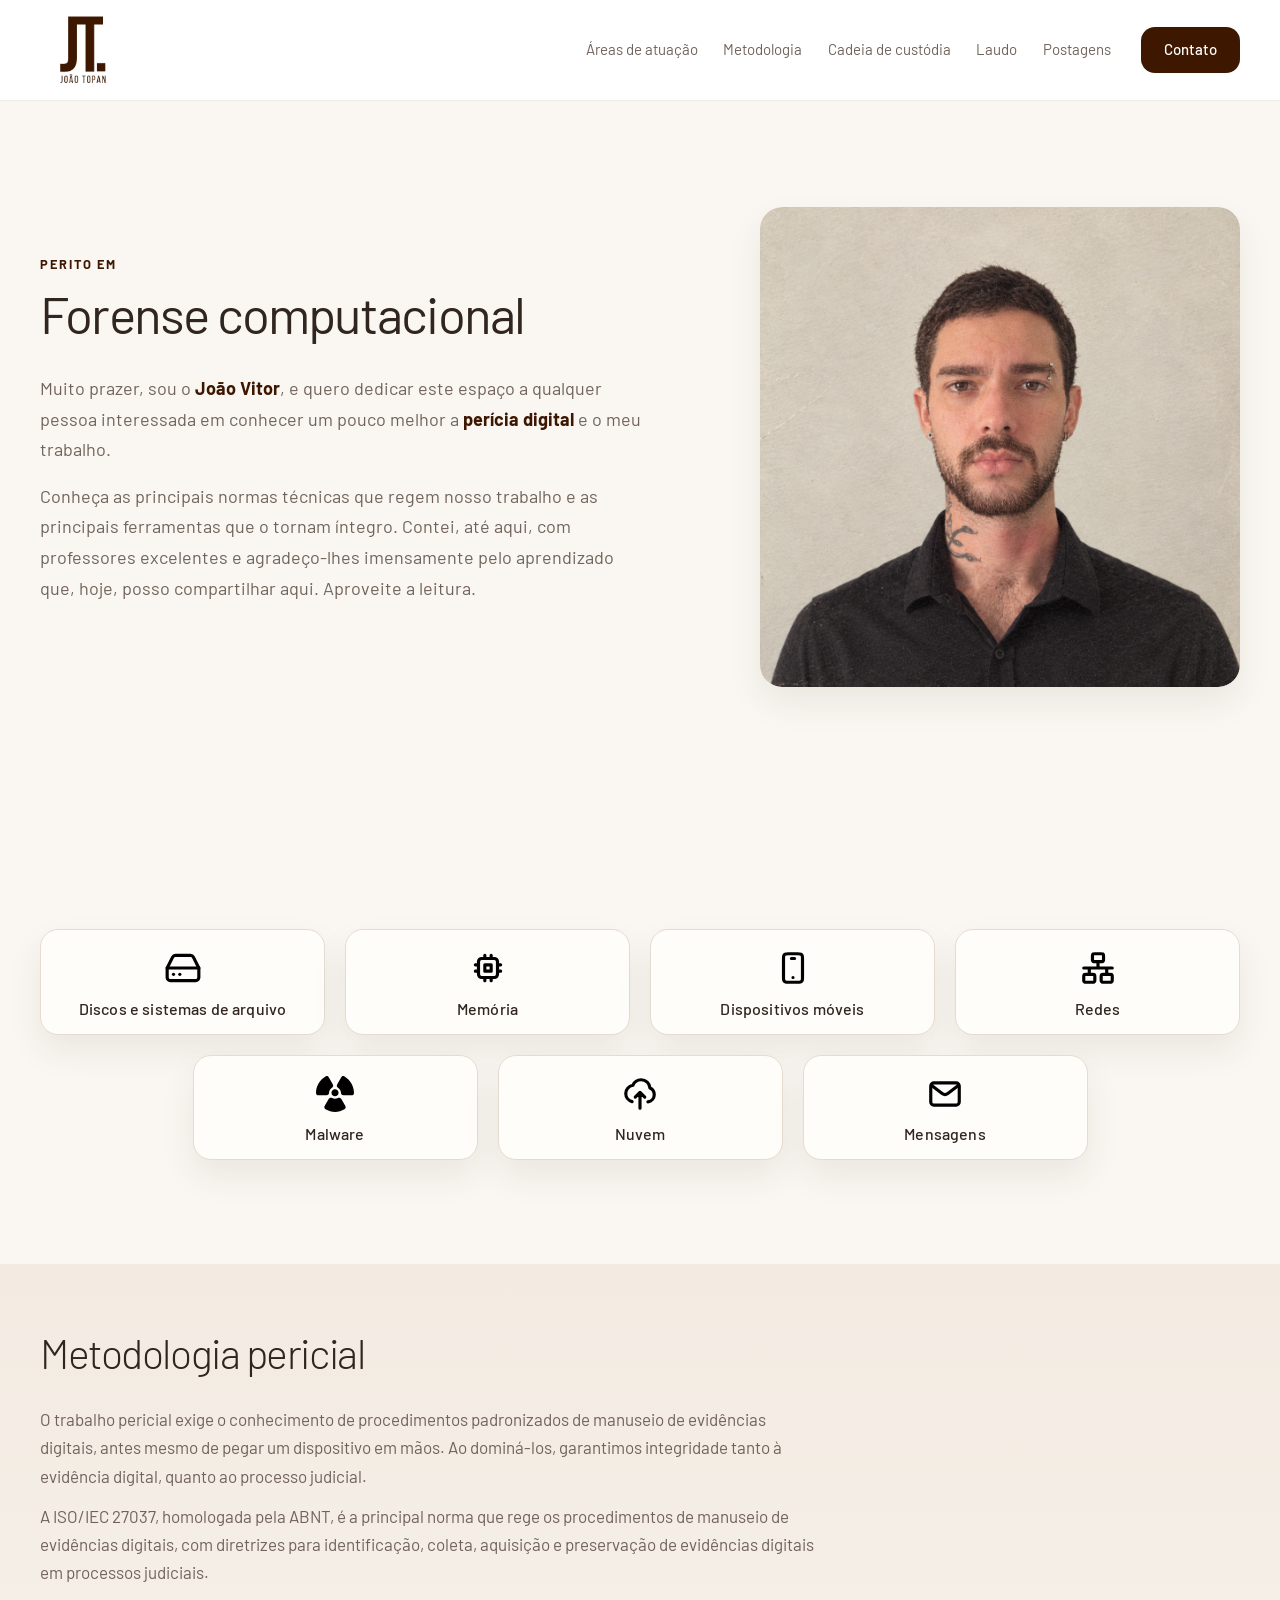
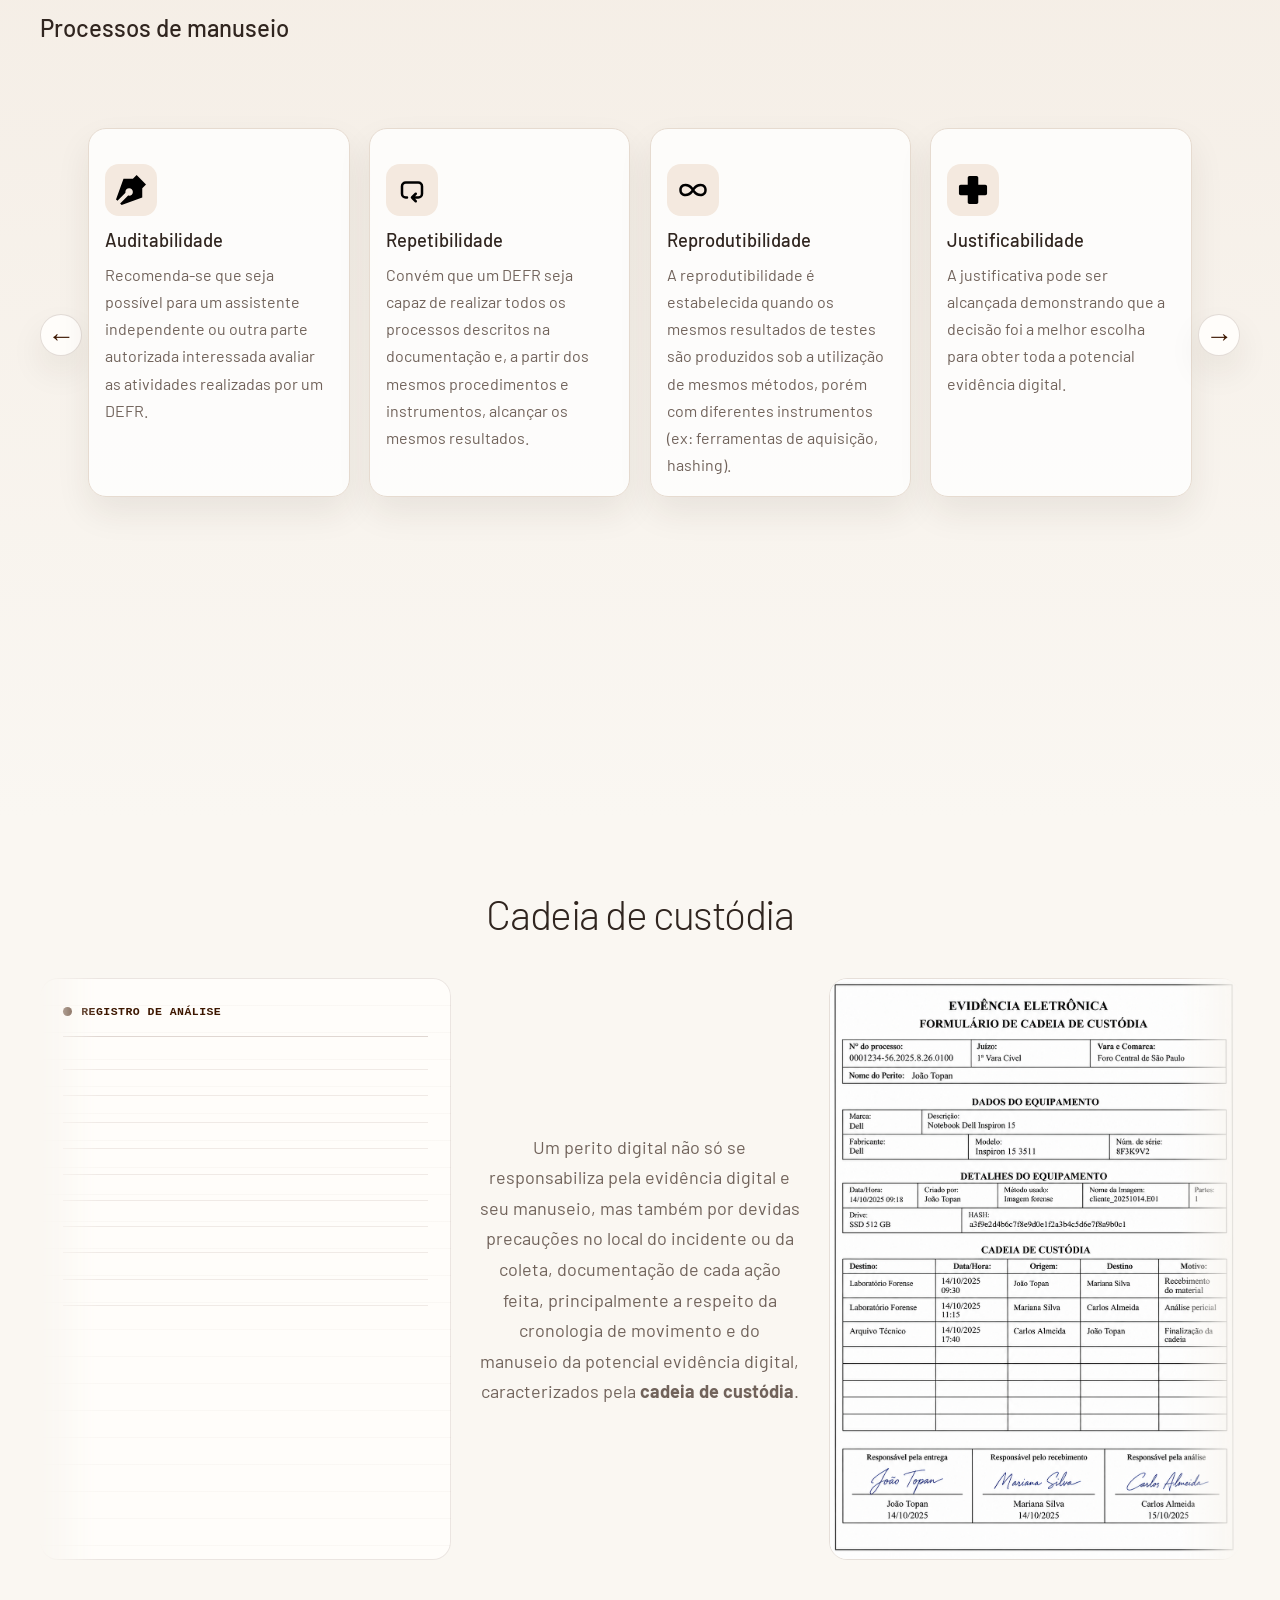
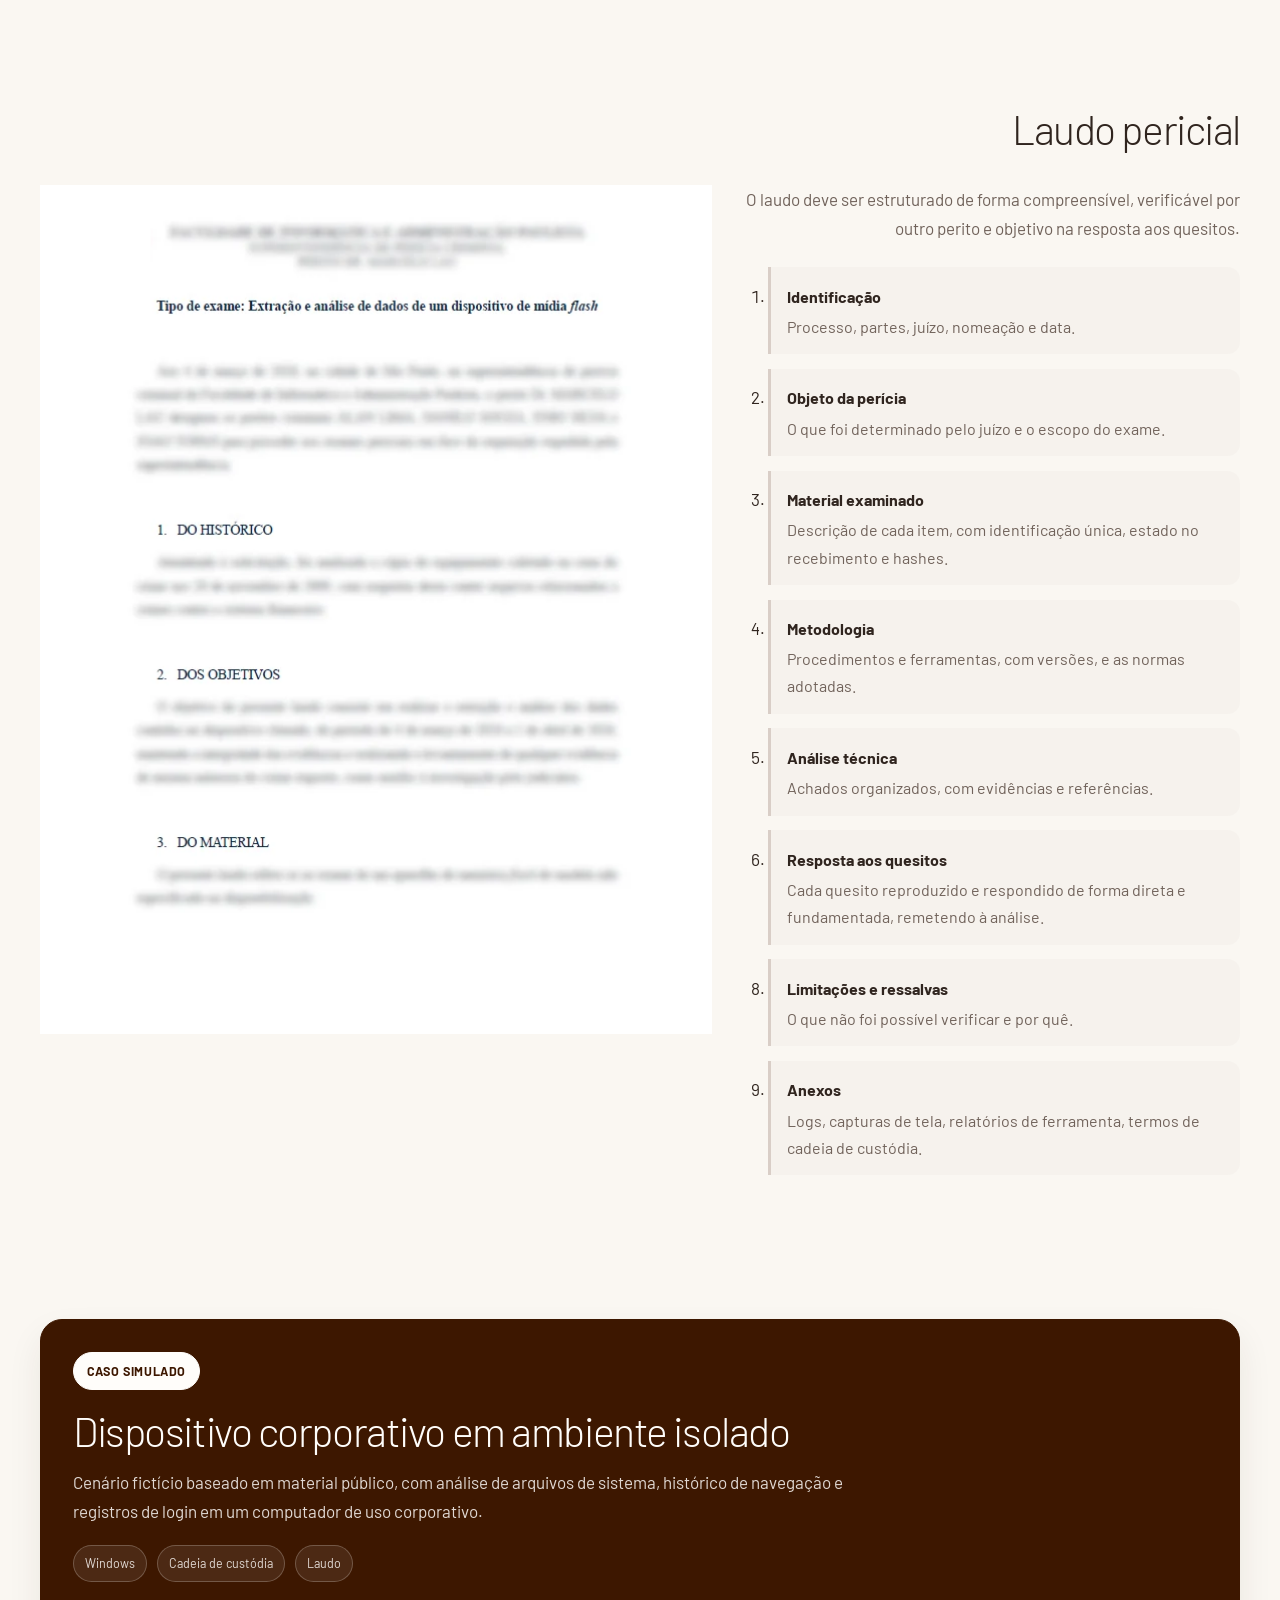
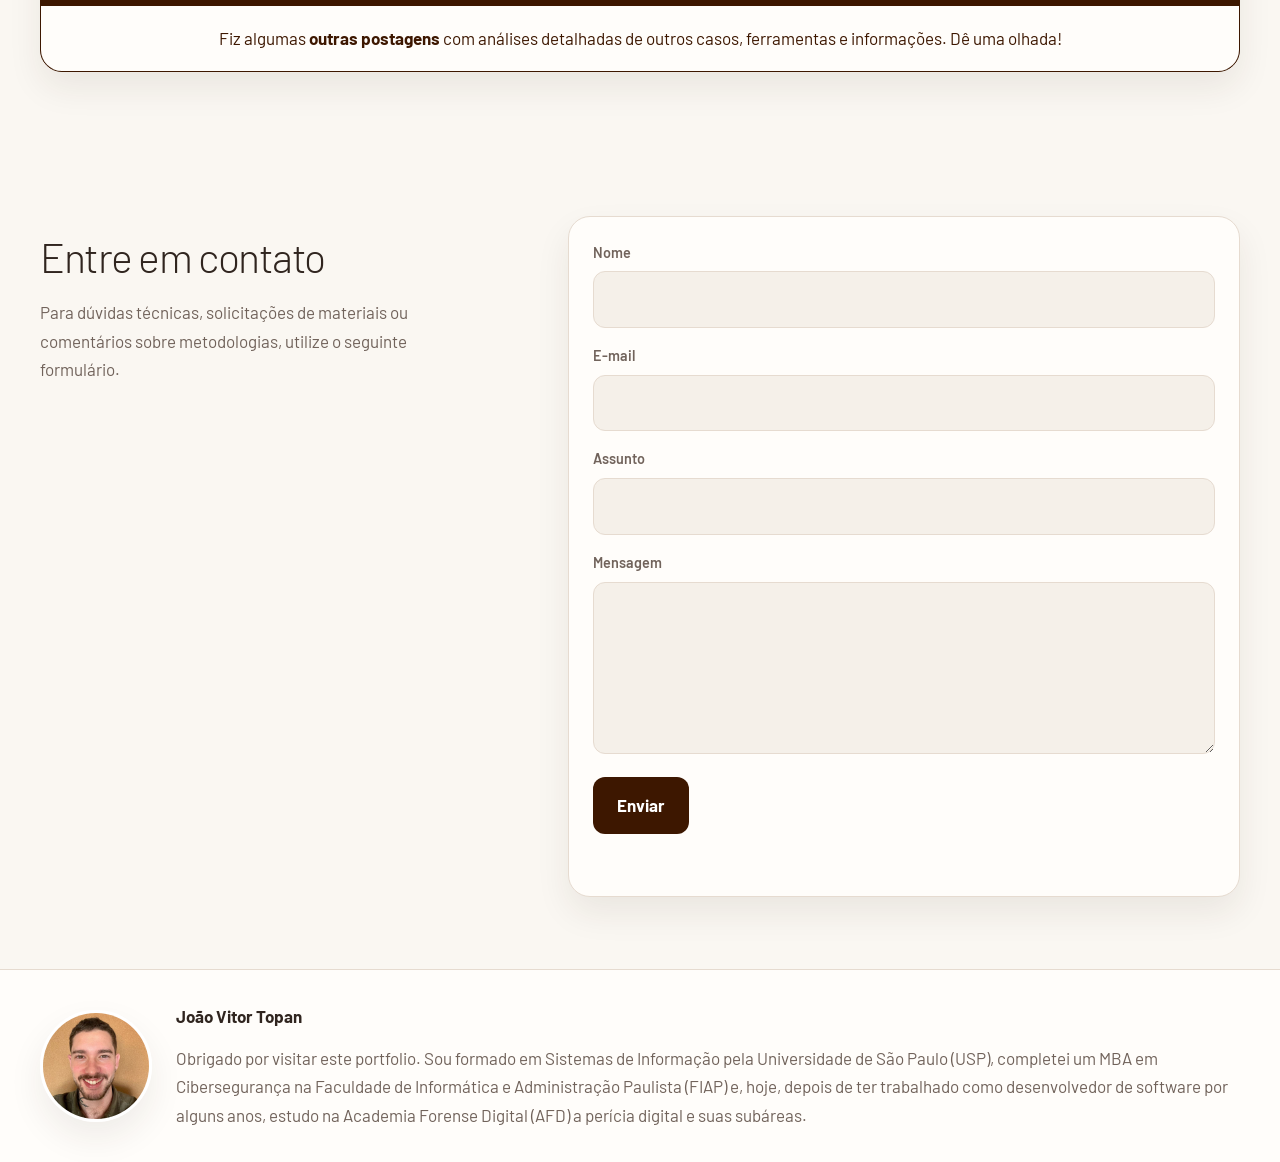
==== index.html @ 3cdde1cd "v1" ====
<!DOCTYPE html>
<html lang="pt-BR">
  <head>
    <meta charset="UTF-8" />
    <meta http-equiv="X-UA-Compatible" content="IE=edge" />
    <meta name="viewport" content="width=device-width, initial-scale=1.0" />
    <meta
      name="description"
      content="Portfolio de perícia digital e computação forense com metodologia, cadeia de custódia e laudos."
    />
    <title>João | Perícia Digital</title>
    <link rel="icon" href="assets/img/logo.png" type="image/png" />
    <link rel="preconnect" href="https://fonts.googleapis.com" />
    <link rel="preconnect" href="https://fonts.gstatic.com" crossorigin />
    <link
      href="https://fonts.googleapis.com/css2?family=Barlow:wght@300;400;500;600;700&display=swap"
      rel="stylesheet"
    />
    <link rel="stylesheet" href="css/style.css" />
  </head>
  <body>
    <header class="site-header">
      <nav class="navbar container" aria-label="Navegação principal">
        <a class="brand" href="#inicio" aria-label="Ir para início">
          <img src="assets/img/logo.png" alt="Logo João" height="86" width="86" />
        </a>

        <button
          class="nav-toggle"
          type="button"
          aria-controls="nav-menu"
          aria-expanded="false"
          aria-label="Abrir menu"
        >
          <span></span>
          <span></span>
          <span></span>
        </button>

        <div class="nav-menu" id="nav-menu">
          <a href="#areas">Áreas de atuação</a>
          <a href="#metodologia">Metodologia</a>
          <a href="#custodia">Cadeia de custódia</a>
          <a href="#laudo">Laudo</a>
          <a href="posts.html">Postagens</a>
          <a href="#contato">Contato</a>
        </div>
      </nav>
    </header>

    <main>
      <section class="hero container revelar" id="inicio">
        <div class="hero-copy">
          <p class="eyebrow">Perito em</p>
          <h1>Forense computacional</h1>
          <div class="lead-copy">
            <p>
              Muito prazer, sou o <strong>João Vitor</strong>, e quero dedicar este espaço a qualquer
              pessoa interessada em conhecer um pouco melhor a <strong>perícia digital</strong> e o
              meu trabalho.
            </p>
            <p>
              Conheça as principais normas técnicas que regem nosso trabalho e as principais
              ferramentas que o tornam íntegro. Contei, até aqui, com professores excelentes e
              agradeço-lhes imensamente pelo aprendizado que, hoje, posso compartilhar aqui. Aproveite
              a leitura.
            </p>
          </div>
        </div>

        <figure class="hero-photo-wrap">
          <img
            class="profile-photo"
            src="assets/img/hero_photo.png"
            alt="Retrato do perito João"
            width="720"
            height="720"
            loading="eager"
          />
        </figure>
      </section>

      <section class="section container" id="areas">
        <div class="section-heading centered revelar">
          <h2>Áreas de atuação</h2>
        </div>

        <div class="cards-grid">
          <article class="mini-card revelar">
            <img src="assets/img/disco.svg" alt="" />
            <h3>Discos e sistemas de arquivo</h3>
          </article>

          <article class="mini-card revelar">
            <img src="assets/img/memoria.svg" alt="" />
            <h3>Memória</h3>
          </article>

          <article class="mini-card revelar">
            <img src="assets/img/mobile.svg" alt="" />
            <h3>Dispositivos móveis</h3>
          </article>

          <article class="mini-card revelar">
            <img src="assets/img/redes.svg" alt="" />
            <h3>Redes</h3>
          </article>

          <article class="mini-card revelar">
            <img src="assets/img/malware.svg" alt="" />
            <h3>Malware</h3>
          </article>

          <article class="mini-card revelar">
            <img src="assets/img/nuvem.svg" alt="" />
            <h3>Nuvem</h3>
          </article>

          <article class="mini-card revelar">
            <img src="assets/img/email.svg" alt="" />
            <h3>Mensagens</h3>
          </article>
        </div>
      </section>

      <section class="methodology section" id="metodologia">
        <div class="methodology-scroll">
          <div class="methodology-sticky">
            <div class="container methodology-inner">
              <div class="section-heading methodology-heading revelar">
                <h2>Metodologia pericial</h2>
              </div>

              <p class="methodology-intro revelar">
                O trabalho pericial exige o conhecimento de procedimentos padronizados de manuseio de
                evidências digitais, antes mesmo de pegar um dispositivo em mãos. Ao dominá-los,
                garantimos integridade tanto à evidência digital, quanto ao processo judicial.
              </p>

              <p class="methodology-intro revelar">
                A ISO/IEC 27037, homologada pela ABNT, é a principal norma que rege os procedimentos de
                manuseio de evidências digitais, com diretrizes para identificação, coleta, aquisição e
                preservação de evidências digitais em processos judiciais.
              </p>

              <div class="methodology-stages">
                <div class="methodology-stage is-active" data-methodology-stage="handling">
                  <h3 class="process-stage-title revelar">Processos de manuseio</h3>
                  <p class="process-stage-description revelar">
                    Uma evidência pode ser frágil em sua natureza e adulterada ou destruída por exame
                    impróprio. A ISO 27037 dá diretrizes específicas para quatro etapas de manuseio:
                  </p>
                  <div class="process-grid" aria-label="Etapas do manuseio de evidências">
                    <article class="process-card revelar">
                      <div class="process-icon" aria-hidden="true">
                        <img src="assets/img/identificacao.svg" alt="" />
                      </div>
                      <h3>Identificação</h3>
                      <p>A pesquisa, reconhecimento e documentação da potencial evidência digital, antes de qualquer outro exame.</p>
                    </article>
                    <article class="process-card revelar">
                      <div class="process-icon" aria-hidden="true">
                        <img src="assets/img/coleta.svg" alt="" />
                      </div>
                      <h3>Coleta</h3>
                      <p>Remoção do dispositivo com evidência digital para um ambiente controlado. Não aplicável, dependendo do contexto.</p>
                    </article>
                    <article class="process-card revelar">
                      <div class="process-icon" aria-hidden="true">
                        <img src="assets/img/aquisicao.svg" alt="" />
                      </div>
                      <h3>Aquisição</h3>
                      <p>Produção da cópia forense e verificação da integridade da réplica.</p>
                    </article>
                    <article class="process-card revelar">
                      <div class="process-icon" aria-hidden="true">
                        <img src="assets/img/preservacao.svg" alt="" />
                      </div>
                      <h3>Preservação</h3>
                      <p>Configura a guarda do dispositivo digital contra espoliação ou adulteração.</p>
                    </article>
                  </div>
                  <span class="methodology-direction methodology-direction-next" aria-hidden="true">→</span>
                </div>

                <div class="methodology-stage" data-methodology-stage="principles">
                  <h3 class="process-stage-title revelar">Princípios da evidência digital</h3>
                  <p class="process-stage-description revelar">
                    A ISO dá as principais diretrizes para o manuseio da evidência, destacando as
                    responsabilidades do Primeiro Interventor da Evidência Digital (DEFR) e os princípios
                    a serem seguidos durante <strong>todos os procedimentos anteriores</strong>:
                  </p>
                  <div class="process-grid" aria-label="Princípios da evidência digital">
                    <article class="process-card revelar">
                      <div class="process-icon" aria-hidden="true">
                        <img src="assets/img/auditabilidade.svg" alt="" />
                      </div>
                      <h3>Auditabilidade</h3>
                      <p>Recomenda-se que seja possível para um assistente independente ou outra parte autorizada interessada avaliar as atividades realizadas por um DEFR.</p>
                    </article>
                    <article class="process-card revelar">
                      <div class="process-icon" aria-hidden="true">
                        <img src="assets/img/repetibilidade.svg" alt="" />
                      </div>
                      <h3>Repetibilidade</h3>
                      <p>Convém que um DEFR seja capaz de realizar todos os processos descritos na documentação e, a partir dos mesmos procedimentos e instrumentos, alcançar os mesmos resultados.</p>
                    </article>
                    <article class="process-card revelar">
                      <div class="process-icon" aria-hidden="true">
                        <img src="assets/img/reprodutibilidade.svg" alt="" />
                      </div>
                      <h3>Reprodutibilidade</h3>
                      <p>A reprodutibilidade é estabelecida quando os mesmos resultados de testes são produzidos sob a utilização de mesmos métodos, porém com diferentes instrumentos (ex: ferramentas de aquisição, hashing).</p>
                    </article>
                    <article class="process-card revelar">
                      <div class="process-icon" aria-hidden="true">
                        <img src="assets/img/justificabilidade.svg" alt="" />
                      </div>
                      <h3>Justificabilidade</h3>
                      <p>A justificativa pode ser alcançada demonstrando que a decisão foi a melhor escolha para obter toda a potencial evidência digital.</p>
                    </article>
                  </div>
                  <span class="methodology-direction methodology-direction-previous" aria-hidden="true">←</span>
                </div>
              </div>
            </div>
          </div>
        </div>
      </section>

      <section class="section chain-section" id="custodia">
        <div class="container">
          <div class="section-heading centered revelar">
            <h2>Cadeia de custódia</h2>
          </div>

          <div class="document-stage">
            <article class="notepad document-visual revelar" aria-label="Registro de atividades da análise pericial">
              <div class="notepad-header">
                <span class="notepad-indicator"></span>
                <strong>REGISTRO DE ANÁLISE</strong>
              </div>
              <ol class="notepad-logs">
                <li data-text="[14-10-2025 09:12] Recebimento de mídia e conferência do lacre.">[14-10-2025 09:12] Recebimento de mídia e conferência do lacre.</li>
                <li data-text="[14-10-2025 09:25] Registro fotográfico do dispositivo recebido.">[14-10-2025 09:25] Registro fotográfico do dispositivo recebido.</li>
                <li data-text="[14-10-2025 09:41] Catalogação da evidência digital.">[14-10-2025 09:41] Catalogação da evidência digital.</li>
                <li data-text="[14-10-2025 10:03] Isolamento do dispositivo para análise.">[14-10-2025 10:03] Isolamento do dispositivo para análise.</li>
                <li data-text="[14-10-2025 10:28] Aquisição forense dos dados do equipamento.">[14-10-2025 10:28] Aquisição forense dos dados do equipamento.</li>
                <li data-text="[14-10-2025 11:15] Verificação da integridade da imagem.">[14-10-2025 11:15] Verificação da integridade da imagem.</li>
                <li data-text="[14-10-2025 11:37] Indexação dos arquivos extraídos.">[14-10-2025 11:37] Indexação dos arquivos extraídos.</li>
                <li data-text="[14-10-2025 14:06] Análise de artefatos do sistema operacional.">[14-10-2025 14:06] Análise de artefatos do sistema operacional.</li>
                <li data-text="[15-10-2025 09:18] Revisão dos registros de atividade.">[15-10-2025 09:18] Revisão dos registros de atividade.</li>
                <li data-text="[15-10-2025 10:02] Armazenamento seguro e encerramento da análise.">[15-10-2025 10:02] Armazenamento seguro e encerramento da análise.</li>
              </ol>
            </article>
            <p class="document-placeholder revelar">
              Um perito digital não só se responsabiliza pela evidência digital e seu manuseio, mas
              também por devidas precauções no local do incidente ou da coleta, documentação de cada
              ação feita, principalmente a respeito da cronologia de movimento e do manuseio da
              potencial evidência digital, caracterizados pela <strong>cadeia de custódia</strong>.
            </p>
            <figure class="custody-visual document-visual revelar">
              <img src="assets/img/custodia.png" alt="Formulário de cadeia de custódia preenchido como exemplo" />
            </figure>
          </div>
        </div>
      </section>

      <section class="section report-section" id="laudo">
        <div class="container">
          <div class="section-heading report-heading revelar">
            <h2>Laudo pericial</h2>
          </div>

          <div class="report-layout">
            <div class="report-art revelar">
              <img src="assets/img/laudo_blur.png" alt="Prévia de um laudo pericial digital" />
            </div>

            <div class="report-content">
              <p class="report-intro revelar">
                O laudo deve ser estruturado de forma compreensível, verificável por outro perito e
                objetivo na resposta aos quesitos.
              </p>
              <div class="report-bullets revelar">
                <ol>
                  <li><strong>Identificação</strong><p>Processo, partes, juízo, nomeação e data.</p></li>
                  <li><strong>Objeto da perícia</strong><p>O que foi determinado pelo juízo e o escopo do exame.</p></li>
                  <li><strong>Material examinado</strong><p>Descrição de cada item, com identificação única, estado no recebimento e hashes.</p></li>
                  <li><strong>Metodologia</strong><p>Procedimentos e ferramentas, com versões, e as normas adotadas.</p></li>
                  <li><strong>Análise técnica</strong><p>Achados organizados, com evidências e referências.</p></li>
                  <li><strong>Resposta aos quesitos</strong><p>Cada quesito reproduzido e respondido de forma direta e fundamentada, remetendo à análise.</p></li>
                  <li value="8"><strong>Limitações e ressalvas</strong><p>O que não foi possível verificar e por quê.</p></li>
                  <li><strong>Anexos</strong><p>Logs, capturas de tela, relatórios de ferramenta, termos de cadeia de custódia.</p></li>
                </ol>
              </div>
            </div>
          </div>
        </div>
      </section>

      <section class="section case-section" id="caso-simulado">
        <div class="container">
          <div class="case-card revelar">
            <span class="case-tag">Caso simulado</span>
            <h2>Dispositivo corporativo em ambiente isolado</h2>
            <p>
              Cenário fictício baseado em material público, com análise de arquivos de sistema,
              histórico de navegação e registros de login em um computador de uso corporativo.
            </p>
            <div class="case-tags">
              <span>Windows</span>
              <span>Cadeia de custódia</span>
              <span>Laudo</span>
            </div>
            <a class="case-posts-tab" href="posts.html">
              Fiz algumas <strong>outras postagens</strong> com análises detalhadas de outros casos,
              ferramentas e informações. Dê uma olhada!
            </a>
          </div>
        </div>
      </section>

      <section class="section contact-section" id="contato">
        <div class="container">
          <div class="contact-layout">
            <div class="contact-copy revelar">
              <h2>Entre em contato</h2>
              <p>
                Para dúvidas técnicas, solicitações de materiais ou comentários sobre metodologias,
                utilize o seguinte formulário.
              </p>
            </div>

            <form
              class="contact-form revelar"
              action="https://api.web3forms.com/submit"
              method="POST"
              novalidate
            >
              <input
                id="access_key"
                name="access_key"
                type="hidden"
                value="1258c969-a3c2-465f-bd9d-c2bee5d01f5f"
              />
              <div class="field-group">
                <label for="name">Nome</label>
                <input id="name" name="name" type="text" required />
              </div>

              <div class="field-group">
                <label for="email">E-mail</label>
                <input id="email" name="email" type="email" required />
              </div>

              <div class="field-group">
                <label for="subject">Assunto</label>
                <input id="subject" name="subject" type="text" required />
              </div>

              <div class="field-group">
                <label for="message">Mensagem</label>
                <textarea id="message" name="message" rows="5" required></textarea>
              </div>

              <div class="field-group honeypot">
                <label for="website">Website</label>
                <input id="website" name="website" type="text" tabindex="-1" autocomplete="off" />
              </div>

              <button type="submit">Enviar</button>
              <p id="form-status" class="form-status" aria-live="polite"></p>
            </form>
          </div>
        </div>
      </section>
    </main>

    <footer class="site-footer">
      <div class="container footer-grid">
        <div class="footer-profile">
          <img
            class="footer-avatar"
            src="assets/img/footer.jpg"
            alt="Retrato de João Vitor Topan"
            width="160"
            height="160"
          />
          <div class="footer-profile-copy">
            <p class="footer-title">João Vitor Topan</p>
            <p>
              Obrigado por visitar este portfolio. Sou formado em Sistemas de Informação pela
              Universidade de São Paulo (USP), completei um MBA em Cibersegurança na Faculdade de
              Informática e Administração Paulista (FIAP) e, hoje, depois de ter trabalhado como
              desenvolvedor de software por alguns anos, estudo na Academia Forense Digital (AFD) a
              perícia digital e suas subáreas.
            </p>
          </div>
        </div>
      </div>
    </footer>

    <script src="js/main.js"></script>
  </body>
</html>
---- css/style.css ----
:root {
  --bg: #faf7f2;
  --surface: #fffdfa;
  --surface-alt: #f5f0e9;
  --surface-soft: #f1e8df;
  --text: #30251f;
  --muted: #71635b;
  --border: #e6dbd0;
  --brand: #3d1700;
  --brand-soft: #f4e9df;
  --brand-rgb: 61, 23, 0;
  --shadow: 0 16px 34px rgba(52, 33, 22, 0.08);
  --radius: 22px;
  --radius-md: 18px;
  --radius-sm: 12px;
  --navbar-height: 100px;
  --methodology-pin-duration: 320px;
  --space-xs: 0.5rem;
  --space-sm: 1rem;
  --space-md: 1.5rem;
  --space-lg: 2rem;
  --space-xl: 3rem;
  --space-2xl: 4rem;
  --line-height: 1.7;
  --font-body: "Barlow", "Segoe UI", sans-serif;
  --font-heading: "Barlow", "Segoe UI", sans-serif;
  --font-mono: "SFMono-Regular", "Consolas", monospace;
}

* {
  box-sizing: border-box;
}

html {
  scroll-behavior: smooth;
  scroll-padding-top: 112px;
}

body {
  margin: 0;
  font-family: var(--font-body);
  font-size: 1.0625rem;
  background: var(--bg);
  color: var(--text);
  line-height: var(--line-height);
  text-rendering: optimizeLegibility;
  -webkit-font-smoothing: antialiased;
}

img {
  display: block;
  max-width: 100%;
  height: auto;
}

a {
  color: inherit;
  text-decoration: none;
}

button,
input,
textarea {
  font: inherit;
}

svg {
  overflow: visible;
}

.container {
  width: min(1200px, calc(100% - 48px));
  margin: 0 auto;
}

.site-header {
  position: sticky;
  top: 0;
  z-index: 20;
  background: #fff;
  border-bottom: 1px solid rgba(var(--brand-rgb), 0.08);
}

.navbar {
  display: flex;
  align-items: center;
  justify-content: space-between;
  width: min(1200px, calc(100% - 48px));
  max-width: 1200px;
  min-height: 100px;
  padding: 0;
  margin: 0 auto;
  position: relative;
}

.brand {
  display: inline-flex;
  align-items: center;
  justify-content: center;
  flex: 0 0 auto;
}

.brand img {
  width: 86px;
  height: 86px;
  object-fit: contain;
}

.nav-menu {
  display: flex;
  align-items: center;
  gap: clamp(1.1rem, 2vw, 2rem);
  font-size: 0.94rem;
  font-weight: 400;
  color: var(--muted);
}

.nav-menu a {
  position: relative;
  padding: 0.45rem 0;
  white-space: nowrap;
}

.nav-menu a:last-child {
  align-self: center;
  display: inline-flex;
  align-items: center;
  min-height: 46px;
  margin-left: 0.25rem;
  padding: 0 1.45rem;
  border-radius: 14px;
  background: var(--brand);
  color: #fffdfa;
  font-weight: 500;
}

.nav-menu a::after {
  content: "";
  position: absolute;
  left: 0;
  bottom: -0.2rem;
  width: 100%;
  height: 2px;
  background: var(--brand);
  transform: scaleX(0);
  transform-origin: left center;
  transition: transform 0.2s ease;
}

.nav-menu a:hover::after,
.nav-menu a:focus-visible::after {
  transform: scaleX(1);
}

.nav-menu a:last-child::after {
  content: none;
}

.nav-toggle {
  display: none;
  width: 46px;
  height: 46px;
  border: 1px solid var(--border);
  background: var(--surface);
  border-radius: 12px;
  padding: 0.7rem 0.6rem;
  cursor: pointer;
}

.nav-toggle span {
  display: block;
  width: 100%;
  height: 2px;
  background: var(--text);
  margin: 0.24rem 0;
  border-radius: 999px;
}

main {
  overflow-x: clip;
}

section {
  position: relative;
}

.hero {
  display: grid;
  grid-template-columns: 1.1fr 0.9fr;
  align-items: center;
  gap: 2.5rem;
  min-height: 75vh;
  padding: 3rem 0 2rem;
}

.eyebrow {
  margin: 0 0 0.45rem;
  color: var(--brand);
  font-size: 0.8rem;
  font-weight: 700;
  letter-spacing: 0.12rem;
  text-transform: uppercase;
}

h1,
h2,
h3 {
  color: var(--text);
  line-height: 1.2;
  margin: 0;
  font-weight: 500;
}

h1,
h2 {
  font-family: var(--font-heading);
  font-weight: 300;
  letter-spacing: -0.035em;
}

h1 {
  font-size: clamp(2.9rem, 4vw, 5rem);
  font-weight: 400;
  margin-bottom: 1.8rem;
}

h2 {
  font-size: clamp(2.2rem, 3.2vw, 3.25rem);
  margin-bottom: 0.8rem;
}

.hero-copy {
  max-width: 610px;
  margin-top: -1.25rem;
}

.lead-copy p {
  margin: 0 0 1rem;
  color: var(--muted);
  font-size: 1.125rem;
}

.lead-copy strong {
  color: var(--brand);
}

.hero-photo-wrap {
  margin: 0;
  justify-self: end;
  width: min(100%, 480px);
  border-radius: var(--radius);
  overflow: hidden;
  background: linear-gradient(135deg, #f3ebe2, #e8d8ca);
  box-shadow: var(--shadow);
}

.profile-photo {
  width: 100%;
  aspect-ratio: 1 / 1;
  object-fit: cover;
  border-radius: var(--radius);
}

.section {
  padding: 4.5rem 0;
}

.section-heading {
  margin-bottom: 2rem;
}

.section-heading.centered {
  text-align: center;
}

#areas.section {
  padding-bottom: 6.5rem;
}

.cards-grid {
  display: grid;
  grid-template-columns: repeat(8, minmax(0, 1fr));
  gap: 1.25rem;
  justify-items: center;
}

.mini-card:nth-child(5) {
  grid-column: 2 / span 2;
}

.mini-card:nth-child(6) {
  grid-column: 4 / span 2;
}

.mini-card:nth-child(7) {
  grid-column: 6 / span 2;
}

.mini-card {
  grid-column: span 2;
  width: 100%;
  background: var(--surface);
  border: 1px solid var(--border);
  border-radius: var(--radius-md);
  box-shadow: var(--shadow);
  padding: 1.2rem 1rem 1rem;
  text-align: center;
  transition: transform 0.2s ease, box-shadow 0.2s ease;
}

.mini-card:hover {
  transform: translateY(-4px);
  box-shadow: 0 20px 32px rgba(52, 33, 22, 0.1);
}

.mini-card img {
  width: 38px;
  height: 38px;
  object-fit: contain;
  margin: 0 auto 0.7rem;
}

.mini-card h3 {
  font-size: 1rem;
  font-weight: 500;
  letter-spacing: 0.01em;
}

.methodology {
  background: linear-gradient(180deg, #f3ebe2, #faf7f2);
  padding: 4rem 0 0;
}

.methodology-scroll {
  position: relative;
}

.methodology-sticky {
  position: relative;
}

.methodology-scroll.is-pinned .methodology-sticky {
  position: fixed;
  top: var(--navbar-height);
  right: 0;
  left: 0;
  z-index: 10;
  background: linear-gradient(180deg, #f3ebe2, #faf7f2);
}

.methodology-scroll.is-released .methodology-sticky {
  transform: translateY(var(--methodology-pin-duration));
}

.methodology-inner {
  position: relative;
}

.methodology-heading {
  position: relative;
  z-index: 2;
  margin-bottom: 1.75rem;
}

.methodology-intro {
  max-width: 780px;
  position: relative;
  z-index: 2;
  color: var(--muted);
}

.methodology-intro {
  margin: 0 0 0.8rem;
  line-height: 1.65;
}

.methodology-intro:last-of-type {
  margin-bottom: 1.75rem;
}

.process-stage-title {
  margin-bottom: 0.45rem;
  font-size: 1.5rem;
  font-weight: 500;
}

.process-stage-description {
  max-width: 900px;
  margin: 0 0 1.25rem;
  color: var(--muted);
}

.methodology-stages {
  display: grid;
}

.methodology-stage {
  position: relative;
  z-index: 0;
  grid-area: 1 / 1;
  opacity: 0;
  visibility: hidden;
  pointer-events: none;
  transition: opacity 1s ease, visibility 0s linear 1s;
}

.methodology-stage.is-active {
  z-index: 1;
  opacity: 1;
  visibility: visible;
  pointer-events: auto;
  transition-delay: 0s;
}

.methodology-stage .revelar {
  transition-duration: 0.95s;
}

.methodology-direction {
  position: absolute;
  top: 62%;
  display: grid;
  width: 42px;
  height: 42px;
  place-items: center;
  border: 1px solid rgba(var(--brand-rgb), 0.14);
  border-radius: 50%;
  background: var(--surface);
  box-shadow: var(--shadow);
  color: var(--brand);
  font-size: 1.7rem;
  line-height: 1;
}

.methodology-direction-next {
  right: -3.2rem;
}

.methodology-direction-previous {
  left: -3.2rem;
}

.process-grid {
  position: relative;
  z-index: 2;
  display: grid;
  grid-template-columns: repeat(4, minmax(0, 1fr));
  gap: 1.2rem;
}

.process-card {
  min-height: 238px;
  padding: 1.2rem 1rem 1.1rem;
  background: rgba(255, 255, 255, 0.8);
  border: 1px solid var(--border);
  border-radius: var(--radius-md);
  box-shadow: var(--shadow);
}

.process-card.revelar {
  transition: opacity 1s ease, transform 1s ease;
}

.process-card:nth-child(2).revelar.visivel {
  transition-delay: 0.14s;
}

.process-card:nth-child(3).revelar.visivel {
  transition-delay: 0.28s;
}

.process-card:nth-child(4).revelar.visivel {
  transition-delay: 0.42s;
}

.process-icon {
  width: 52px;
  height: 52px;
  border-radius: 14px;
  display: grid;
  place-items: center;
  background: var(--brand-soft);
  margin: 1rem 0 0.8rem;
}

.process-icon img {
  width: 30px;
  height: 30px;
  object-fit: contain;
}

.process-card h3 {
  font-size: 1.15rem;
  margin-bottom: 0.6rem;
}

.process-card p {
  margin: 0;
  color: var(--muted);
  font-size: 1rem;
}

.chain-section {
  background: #faf7f2;
}

.chain-section .section-heading {
  margin-bottom: 2.5rem;
}

.document-stage {
  display: grid;
  grid-template-columns: minmax(0, 1fr) minmax(220px, 0.78fr) minmax(0, 1fr);
  gap: clamp(1.25rem, 2.2vw, 2rem);
  align-items: center;
}

.document-placeholder {
  max-width: 360px;
  margin: 0;
  color: var(--muted);
  text-align: center;
  font-size: 1.125rem;
  justify-self: center;
}

.document-visual {
  width: 100%;
  aspect-ratio: 210 / 297;
  margin: 0;
  overflow: hidden;
  border: 1px solid rgba(var(--brand-rgb), 0.1);
  border-radius: 18px;
  box-shadow: var(--shadow);
}

.notepad {
  display: flex;
  flex-direction: column;
  padding: 1.4rem;
  background-color: var(--surface);
  background-image: repeating-linear-gradient(
    to bottom,
    transparent 0,
    transparent 26px,
    rgba(var(--brand-rgb), 0.045) 27px
  );
  -webkit-mask-image: linear-gradient(to right, transparent, #000 14%, #000 100%);
  mask-image: linear-gradient(to right, transparent, #000 14%, #000 100%);
}

.notepad.revelar {
  transform: translateX(-36px);
}

.notepad.revelar.visivel {
  transform: translateX(0);
}

.notepad-header {
  display: flex;
  align-items: center;
  gap: 0.55rem;
  padding-bottom: 0.9rem;
  border-bottom: 1px solid rgba(var(--brand-rgb), 0.16);
  color: var(--brand);
  font-family: var(--font-mono);
  font-size: 0.72rem;
  letter-spacing: 0.04em;
}

.notepad-indicator {
  width: 9px;
  height: 9px;
  border-radius: 50%;
  background: var(--brand);
}

.notepad-logs {
  display: grid;
  gap: 0.55rem;
  margin: 1rem 0 0;
  padding: 0;
  list-style: none;
  color: var(--muted);
  font-family: var(--font-mono);
  font-size: 0.75rem;
  line-height: 1.45;
}

.notepad-logs li {
  min-height: 1.45em;
  padding-bottom: 0.4rem;
  border-bottom: 1px solid rgba(var(--brand-rgb), 0.08);
  overflow-wrap: anywhere;
}

.custody-visual {
  -webkit-mask-image: linear-gradient(to right, #000 85%, transparent 100%);
  mask-image: linear-gradient(to right, #000 85%, transparent 100%);
}

.custody-visual.revelar {
  transform: translateX(36px);
}

.custody-visual.revelar.visivel {
  transform: translateX(0);
}

.custody-visual img {
  width: 100%;
  height: 100%;
  object-fit: cover;
  object-position: center;
}

.case-card,
.contact-form {
  background: var(--surface);
  border: 1px solid var(--border);
  border-radius: var(--radius);
  box-shadow: var(--shadow);
}

label {
  display: block;
  font-size: 0.9rem;
  color: var(--muted);
  font-weight: 600;
}

label span {
  display: block;
  margin-bottom: 0.4rem;
}

input,
textarea {
  width: 100%;
  border: 1px solid var(--border);
  border-radius: 12px;
  background: var(--surface-alt);
  padding: 0.8rem 0.9rem;
  color: var(--text);
  resize: vertical;
}

input:focus,
textarea:focus {
  outline: 2px solid rgba(var(--brand-rgb), 0.18);
  outline-offset: 1px;
}

.report-layout {
  display: grid;
  grid-template-columns: minmax(0, 1.15fr) minmax(0, 0.85fr);
  gap: 2rem;
  align-items: start;
}

.report-art {
  width: 100%;
}

.report-art img {
  width: 100%;
  height: auto;
  object-fit: contain;
}

.report-content {
  min-width: 0;
}

.report-heading {
  text-align: right;
}

.report-intro {
  max-width: 640px;
  margin: 0 0 1.5rem auto;
  color: var(--muted);
  text-align: right;
}

.report-bullets ol {
  list-style: decimal;
  padding: 0 0 0 1.5rem;
  margin: 0;
}

.report-bullets li {
  margin-bottom: 0.9rem;
}

.report-bullets li:last-child {
  margin-bottom: 0;
}

.report-bullets li {
  position: relative;
  padding: 0.9rem 1rem;
  border-left: 3px solid rgba(var(--brand-rgb), 0.16);
  background: rgba(var(--brand-rgb), 0.02);
  border-radius: 0 12px 12px 0;
}

.report-bullets strong {
  display: block;
  margin-bottom: 0.2rem;
  font-size: 1rem;
}

.report-bullets p {
  margin: 0;
  color: var(--muted);
  font-size: 1rem;
}

.case-card {
  padding: 2rem 2rem 1.5rem;
  background: var(--brand);
  border-color: var(--brand);
  overflow: hidden;
}

.case-card h2 {
  color: #fffdfa;
}

.case-tag {
  display: inline-block;
  padding: 0.45rem 0.8rem;
  background: var(--brand-soft);
  border: 1px solid rgba(var(--brand-rgb), 0.12);
  border-radius: 999px;
  color: var(--brand);
  font-size: 0.78rem;
  font-weight: 700;
  letter-spacing: 0.04rem;
  text-transform: uppercase;
}

.case-card h2 {
  margin-top: 1rem;
  margin-bottom: 0.8rem;
}

.case-card p {
  margin: 0;
  color: rgba(255, 253, 250, 0.84);
  max-width: 780px;
}

.case-tags {
  display: flex;
  flex-wrap: wrap;
  gap: 0.6rem;
  margin-top: 1.2rem;
}

.case-tags span {
  display: inline-flex;
  align-items: center;
  padding: 0.45rem 0.7rem;
  border-radius: 999px;
  background: rgba(255, 253, 250, 0.08);
  border: 1px solid rgba(255, 253, 250, 0.22);
  font-size: 0.78rem;
  color: rgba(255, 253, 250, 0.84);
}

.case-card .case-tag {
  background: #fffdfa;
  border-color: #fffdfa;
  color: var(--brand);
}

.case-posts-tab {
  display: block;
  margin: 1.5rem -2rem -1.5rem;
  padding: 1.1rem 2rem;
  background: #fffdfa;
  color: var(--brand);
  text-align: center;
  transition: background-color 0.2s ease;
}

.case-posts-tab:hover,
.case-posts-tab:focus-visible {
  background: var(--brand-soft);
}

.contact-layout {
  display: grid;
  grid-template-columns: 0.85fr 1.15fr;
  gap: 2rem;
  align-items: start;
}

.contact-copy {
  padding-top: 1rem;
}

.contact-copy p:last-child {
  color: var(--muted);
  max-width: 420px;
}

.contact-form {
  padding: 1.5rem;
  display: grid;
  gap: 1rem;
}

.field-group {
  position: relative;
}

.field-group label {
  margin-bottom: 0.4rem;
}

textarea {
  min-height: 150px;
}

.honeypot {
  position: absolute;
  left: -9999px;
  width: 1px;
  height: 1px;
  overflow: hidden;
}

button[type="submit"] {
  width: fit-content;
  background: var(--brand);
  color: #fff;
  border: none;
  border-radius: 12px;
  padding: 0.85rem 1.5rem;
  font-weight: 700;
  cursor: pointer;
  transition: filter 0.2s ease, transform 0.2s ease;
}

button[type="submit"]:hover {
  filter: brightness(1.04);
}

button[type="submit"]:disabled {
  opacity: 0.7;
  cursor: wait;
}

.form-status {
  margin: 0;
  min-height: 1.4rem;
  font-size: 0.92rem;
  color: var(--muted);
}

.form-status.success {
  color: #0f6b4c;
}

.form-status.error {
  color: #8a2c2c;
}

.site-footer {
  background: var(--surface);
  border-top: 1px solid var(--border);
  padding: 2rem 0;
}

.footer-grid {
  display: flex;
  align-items: center;
}

.footer-profile {
  display: flex;
  width: 100%;
  align-items: center;
  gap: 1.5rem;
}

.footer-avatar {
  width: 112px;
  height: 112px;
  flex: 0 0 auto;
  border: 3px solid #fff;
  border-radius: 50%;
  object-fit: cover;
  box-shadow: var(--shadow);
}

.footer-profile-copy {
  flex: 1;
  max-width: 1064px;
}

.footer-profile-copy p {
  margin: 0;
  color: var(--muted);
}

.footer-title {
  margin-bottom: 0.8rem !important;
  color: var(--text) !important;
  font-weight: 700;
}

.posts-page {
  padding-top: 3rem;
  padding-bottom: 4rem;
}

.page-header {
  margin-bottom: 2.25rem;
}

.post-list {
  display: grid;
  gap: 1.4rem;
}

.post-card {
  background: var(--surface);
  border: 1px solid var(--border);
  border-radius: var(--radius);
  box-shadow: var(--shadow);
  padding: 1.4rem 1.4rem 1.1rem;
}

.post-date {
  margin: 0 0 0.8rem;
  font-size: 0.8rem;
  font-weight: 700;
  text-transform: uppercase;
  letter-spacing: 0.08rem;
  color: var(--muted);
}

.post-card h2 {
  font-size: clamp(1.5rem, 2vw, 2rem);
  margin-bottom: 0.8rem;
}

.post-card p {
  margin: 0;
  color: var(--muted);
}

.post-card .case-tags {
  margin-top: 1rem;
}

.revelar {
  opacity: 0;
  transform: translateY(24px);
  transition: opacity 0.7s ease, transform 0.7s ease;
}

.revelar.visivel {
  opacity: 1;
  transform: translateY(0);
}

@media (max-width: 900px) {
  :root {
    --navbar-height: 78px;
  }

  .navbar {
    min-height: 78px;
  }

  .brand img {
    width: 60px;
    height: 60px;
  }

  .nav-toggle {
    display: block;
  }

  .nav-menu {
    position: absolute;
    top: calc(100% + 0.5rem);
    right: 14px;
    left: 14px;
    display: none;
    flex-direction: column;
    align-items: flex-start;
    background: rgba(255, 255, 255, 0.96);
    border: 1px solid var(--border);
    border-radius: 16px;
    padding: 1rem 1.2rem;
    box-shadow: var(--shadow);
  }

  .nav-menu.open {
    display: flex;
  }

  .nav-menu a:last-child {
    align-self: stretch;
    min-height: 46px;
    margin-top: 0.25rem;
    padding: 0 1rem;
    border-radius: 12px;
  }

  .hero,
  .report-layout,
  .contact-layout {
    grid-template-columns: 1fr;
  }

  .hero {
    padding-top: 3rem;
  }

  .hero-photo-wrap {
    justify-self: center;
    width: min(100%, 420px);
  }

  .cards-grid {
    grid-template-columns: repeat(2, minmax(0, 1fr));
  }

  .cards-grid .mini-card {
    grid-column: auto;
  }

  .process-grid {
    grid-template-columns: repeat(2, minmax(0, 1fr));
    gap: 0.8rem;
  }

  .methodology-direction {
    display: none;
  }

  .process-card {
    min-height: 205px;
  }

  .report-art {
    width: min(100%, 720px);
    margin: 0 auto;
  }

  .report-content {
    width: 100%;
  }

  .document-stage {
    grid-template-columns: repeat(2, minmax(0, 1fr));
  }

  .notepad {
    grid-column: 1;
    grid-row: 1;
  }

  .custody-visual {
    grid-column: 2;
    grid-row: 1;
  }

  .document-placeholder {
    grid-column: 1 / -1;
    grid-row: 2;
  }
}

@media (min-width: 901px) and (max-width: 1320px) {
  .process-grid {
    margin-inline: 3rem;
  }

  .methodology-direction-next {
    right: 0;
  }

  .methodology-direction-previous {
    left: 0;
  }
}

@media (max-width: 700px) {
  .document-stage {
    grid-template-columns: 1fr;
    gap: 1.5rem;
  }

  .notepad.revelar {
    transform: translateX(-12px);
  }

  .custody-visual.revelar {
    transform: translateX(12px);
  }

  .notepad,
  .document-placeholder,
  .custody-visual {
    grid-column: 1;
  }

  .notepad {
    grid-row: 1;
  }

  .document-placeholder {
    grid-row: 2;
  }

  .custody-visual {
    grid-row: 3;
    -webkit-mask-image: none;
    mask-image: none;
  }

  .document-visual {
    width: min(100%, 380px);
    margin: 0 auto;
  }
}

@media (max-width: 600px) {
  .container {
    width: min(100% - 28px, 980px);
  }

  .hero {
    min-height: auto;
    padding-top: 2.75rem;
  }

  .section {
    padding: 3.4rem 0;
  }

  .cards-grid {
    grid-template-columns: 1fr;
  }

  #areas.section {
    padding-bottom: 5rem;
  }

  .methodology {
    padding: 3rem 0 0;
  }

  .process-card {
    min-height: 185px;
    padding: 0.8rem 0.7rem;
  }

  .process-icon {
    width: 38px;
    height: 38px;
    margin: 0.4rem 0 0.35rem;
  }

  .process-card h3 {
    font-size: 1rem;
    margin-bottom: 0.4rem;
  }

  .contact-form,
  .case-card {
    padding: 1rem;
  }

  .case-posts-tab {
    margin: 1rem -1rem -1rem;
    padding: 1rem;
  }

  .footer-profile {
    align-items: flex-start;
    gap: 1rem;
  }

  .footer-avatar {
    width: 72px;
    height: 72px;
  }
}

@media (prefers-reduced-motion: reduce) {
  html {
    scroll-behavior: auto;
  }

  *, *::before, *::after {
    animation: none !important;
    transition: none !important;
  }

  .revelar,
  .revelar.visivel {
    opacity: 1;
    transform: none;
  }

  .process-card {
    opacity: 1;
    transform: none;
  }

  .methodology-sticky {
    position: relative;
    top: auto;
  }

  .methodology-stages {
    display: block;
  }

  .methodology-stage,
  .methodology-stage:not(.is-active) {
    display: block;
    opacity: 1;
    visibility: visible;
    pointer-events: auto;
    transition: none;
  }
}
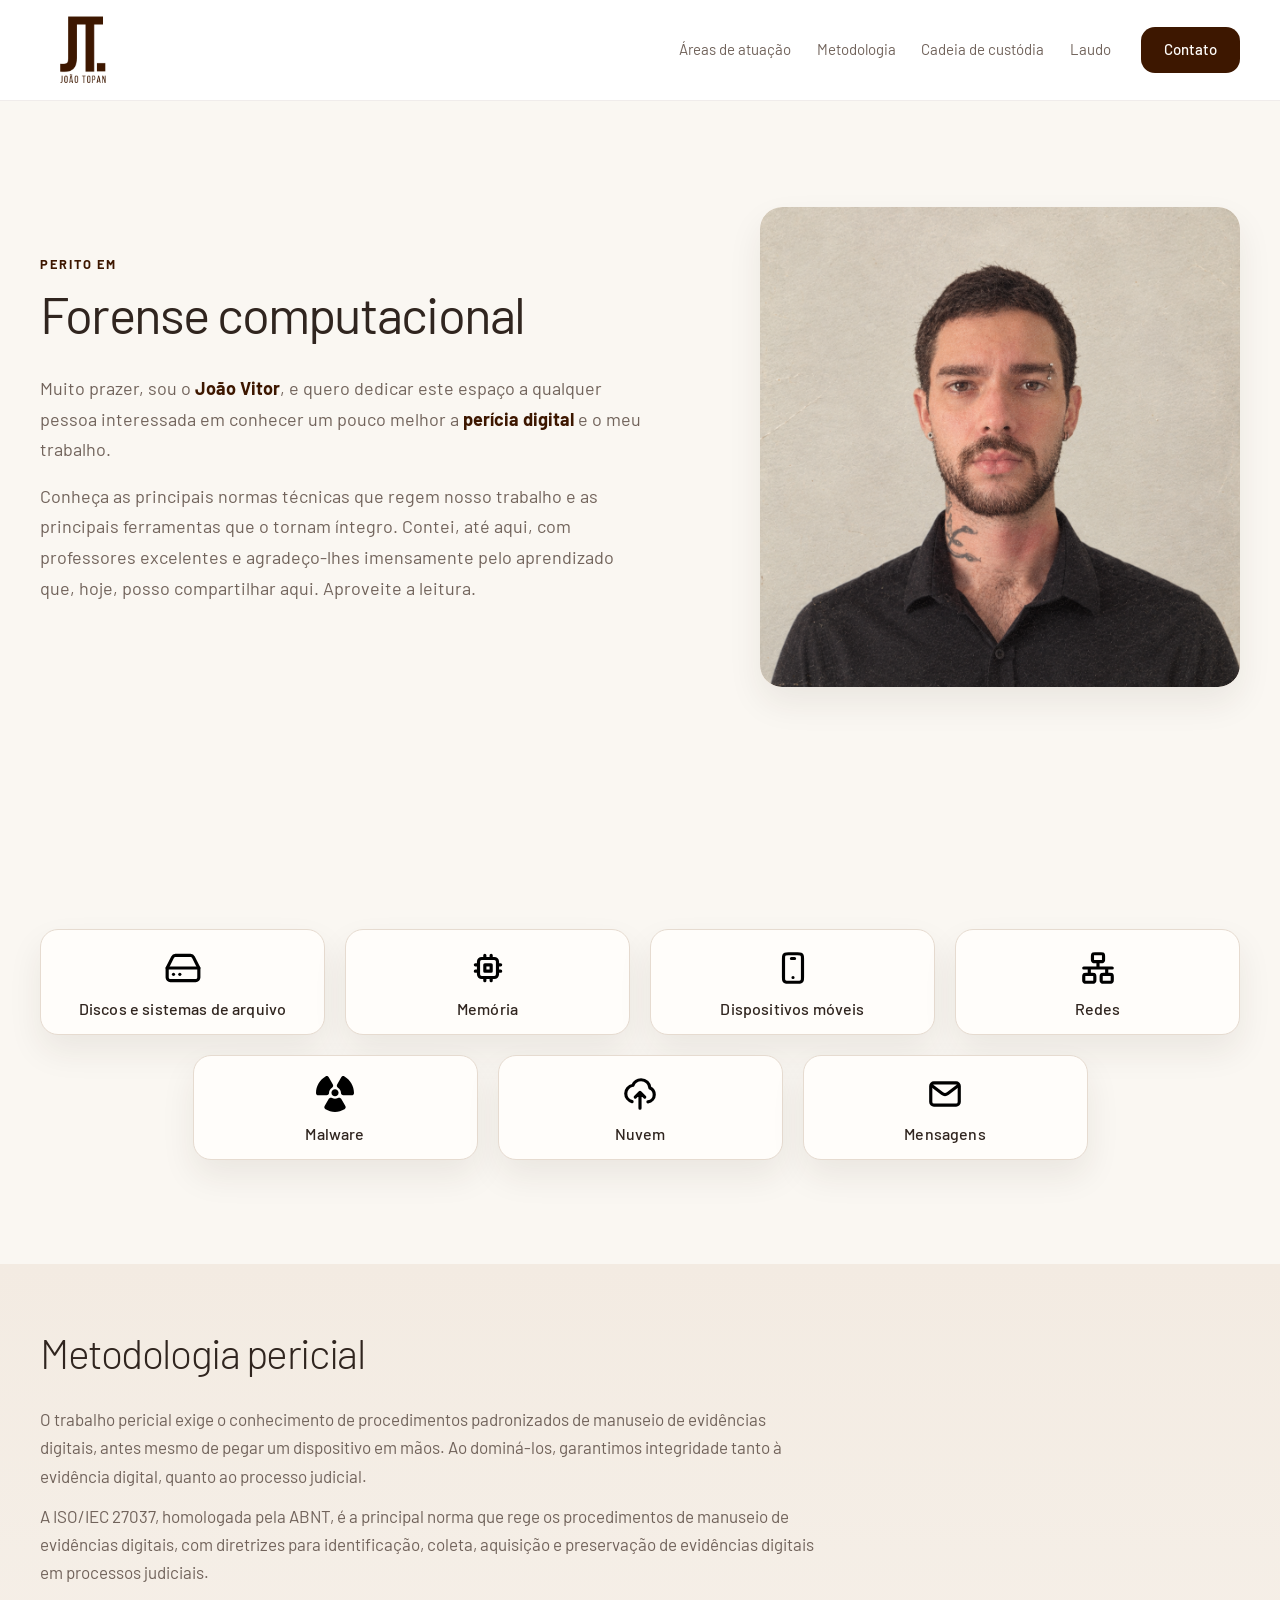
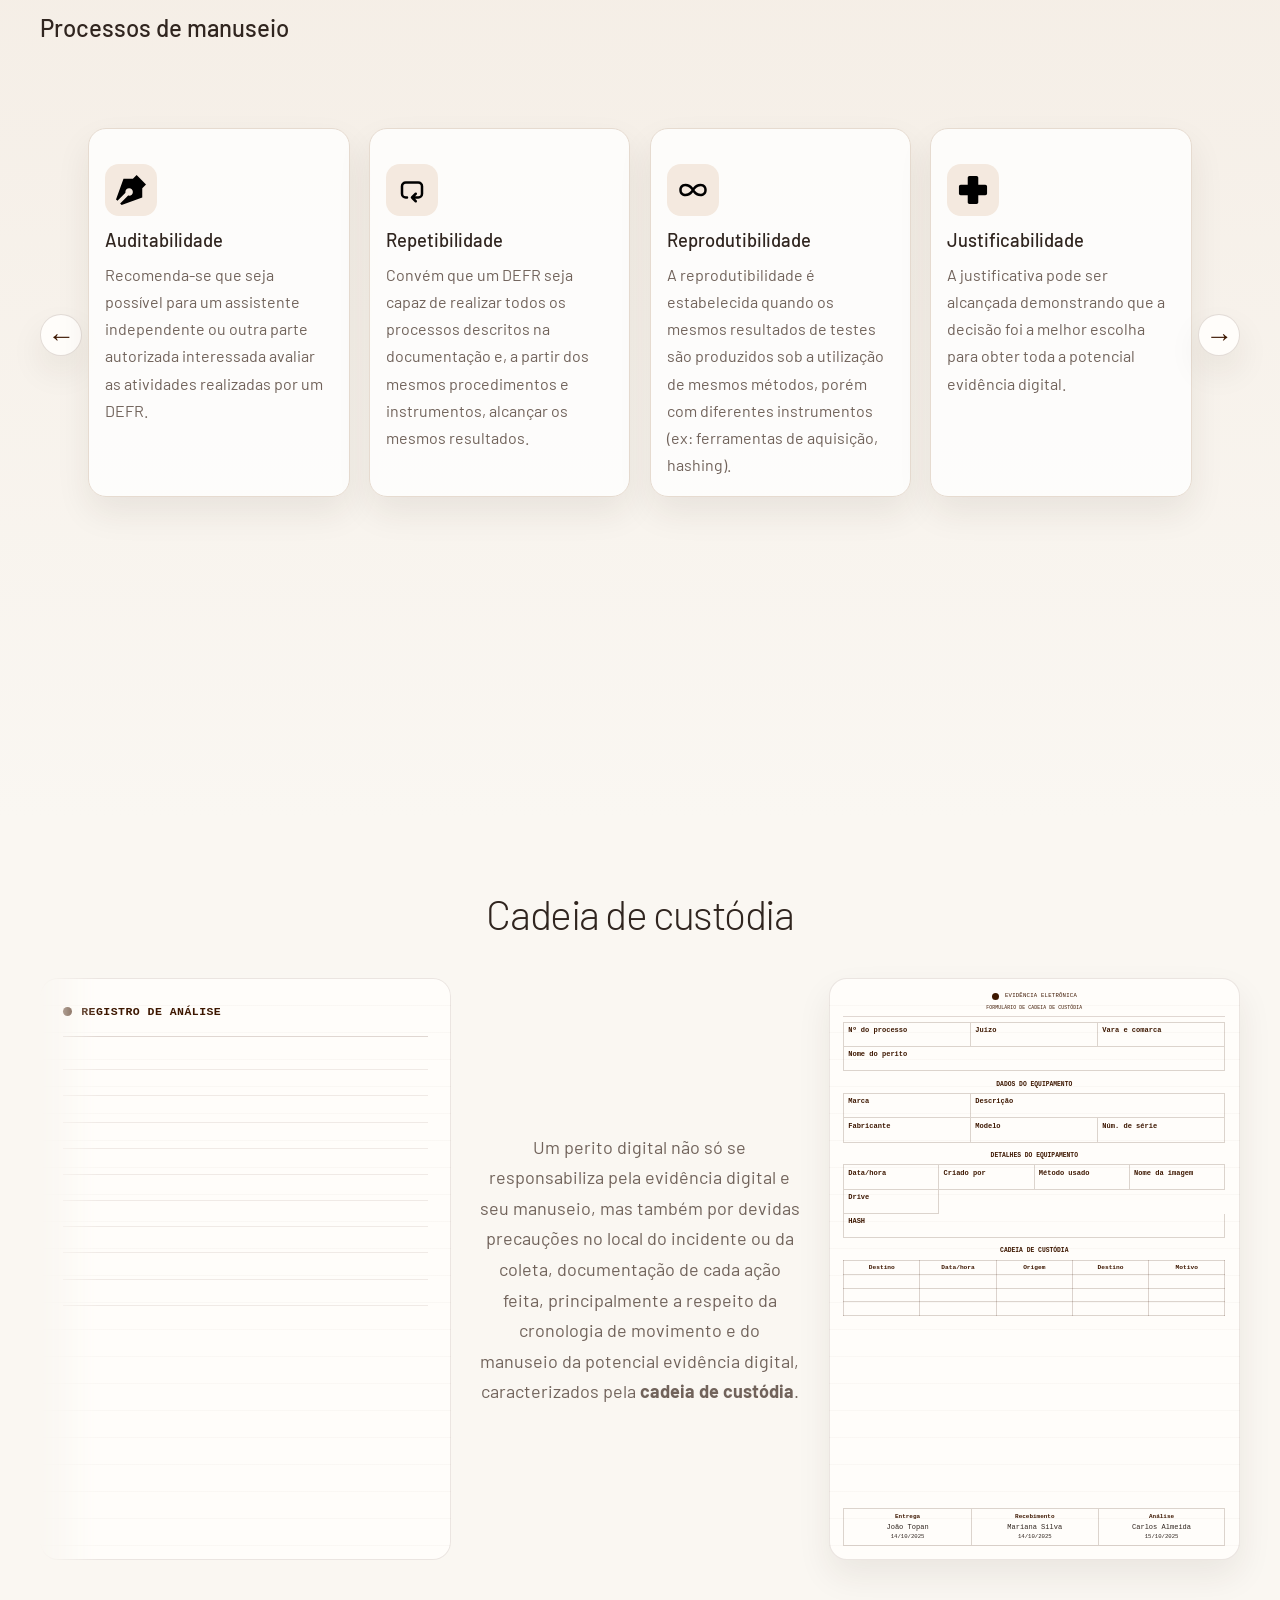
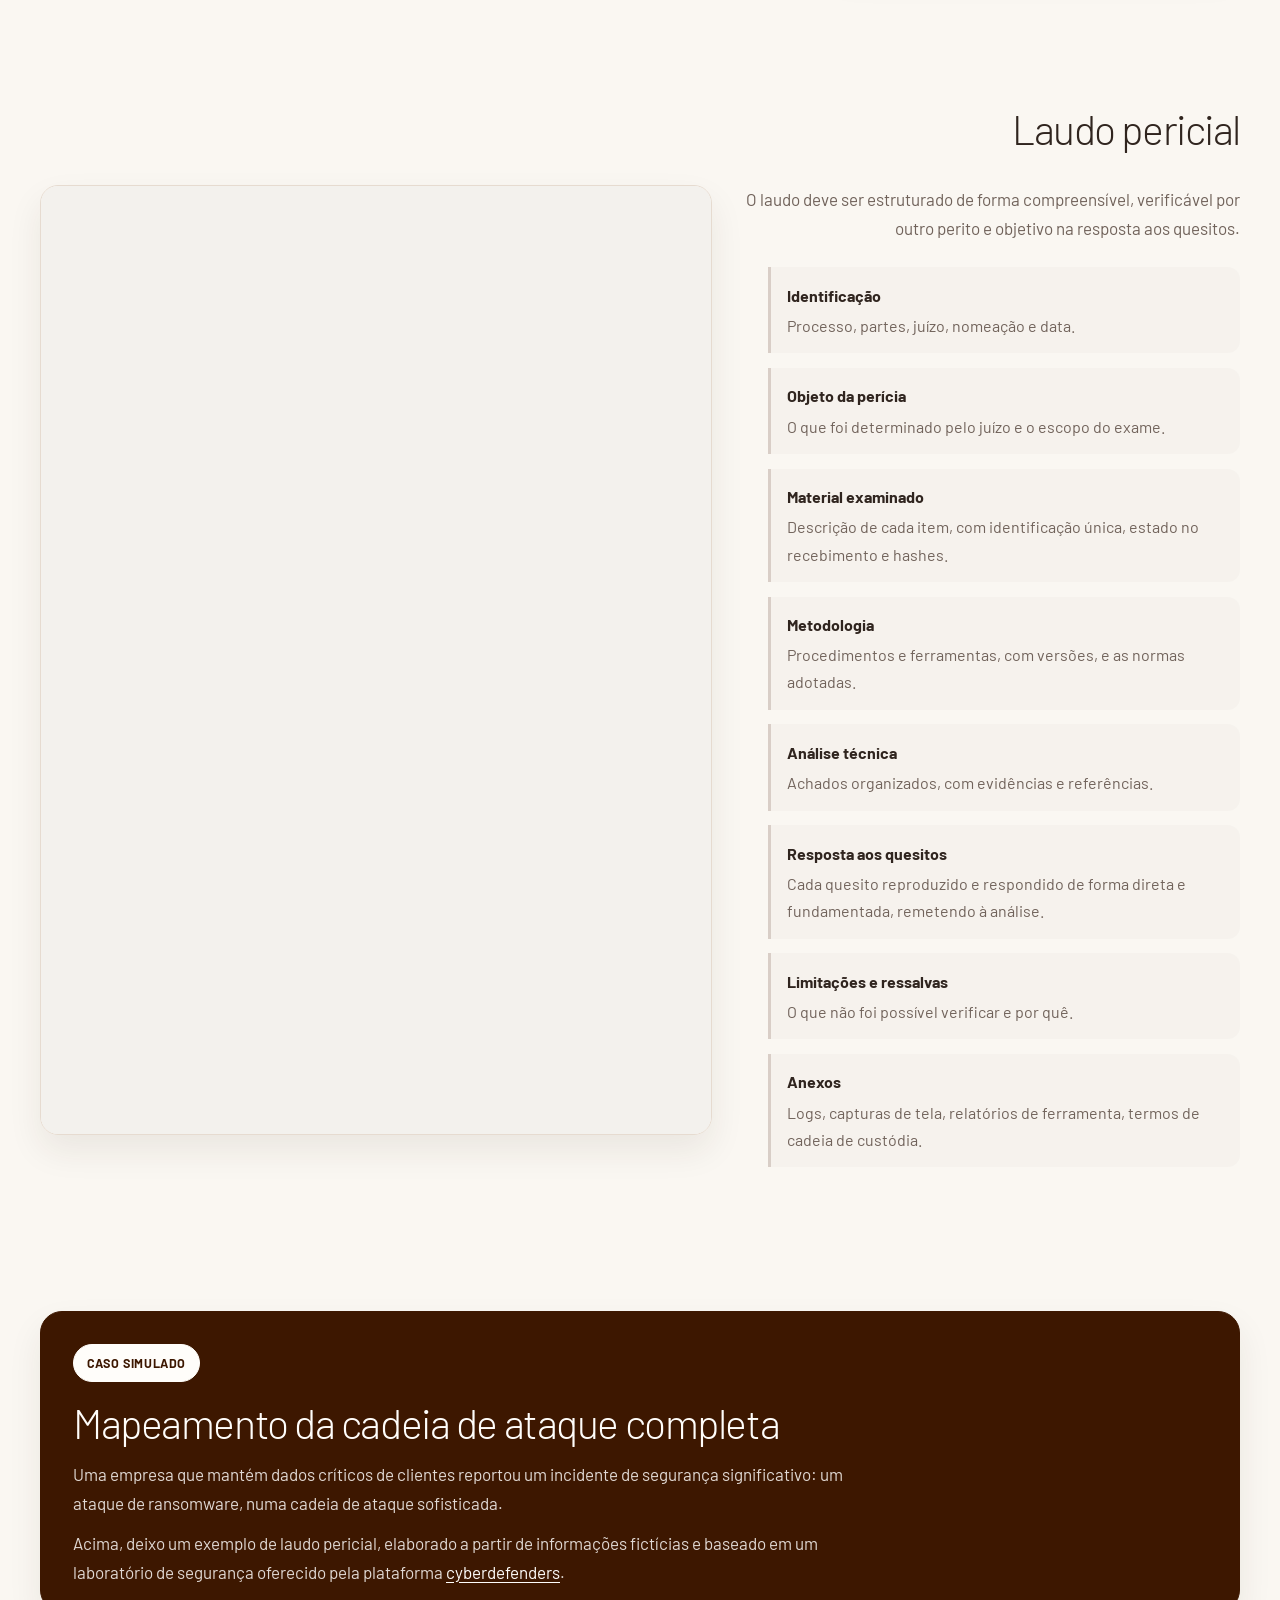
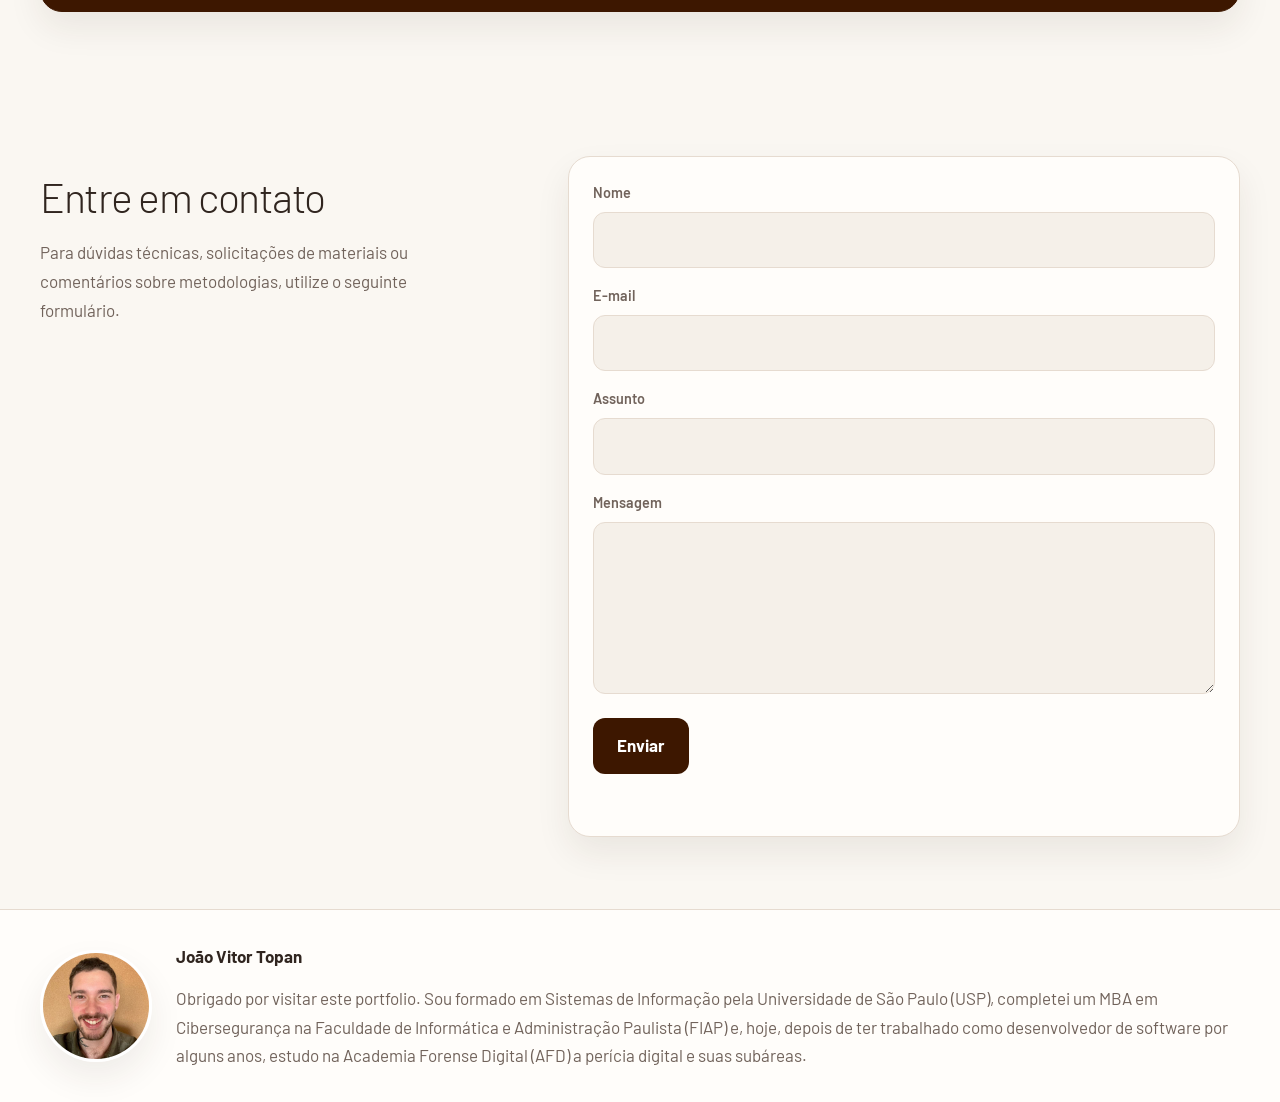
==== commit 52c8f72e: "correção laudo + cadeia de custódia" ====
--- a/index.html
+++ b/index.html
@@ -42,7 +42,6 @@
           <a href="#metodologia">Metodologia</a>
           <a href="#custodia">Cadeia de custódia</a>
           <a href="#laudo">Laudo</a>
-          <a href="posts.html">Postagens</a>
           <a href="#contato">Contato</a>
         </div>
       </nav>
@@ -259,9 +258,126 @@
               ação feita, principalmente a respeito da cronologia de movimento e do manuseio da
               potencial evidência digital, caracterizados pela <strong>cadeia de custódia</strong>.
             </p>
-            <figure class="custody-visual document-visual revelar">
-              <img src="assets/img/custodia.png" alt="Formulário de cadeia de custódia preenchido como exemplo" />
-            </figure>
+            <article
+              class="custody-form document-visual revelar"
+              aria-label="Exemplo animado de formulário de cadeia de custódia"
+            >
+              <h3 class="custody-form-title">Evidência eletrônica</h3>
+              <p class="custody-form-subtitle">Formulário de cadeia de custódia</p>
+
+              <div class="custody-fields">
+                <div class="custody-field">
+                  <span class="custody-label">Nº do processo</span>
+                  <span class="custody-value" data-text="0001234-56.2025.8.26.0100">0001234-56.2025.8.26.0100</span>
+                </div>
+                <div class="custody-field">
+                  <span class="custody-label">Juízo</span>
+                  <span class="custody-value" data-text="1ª Vara Cível">1ª Vara Cível</span>
+                </div>
+                <div class="custody-field">
+                  <span class="custody-label">Vara e comarca</span>
+                  <span class="custody-value" data-text="Foro Central de São Paulo">Foro Central de São Paulo</span>
+                </div>
+                <div class="custody-field custody-field-wide">
+                  <span class="custody-label">Nome do perito</span>
+                  <span class="custody-value" data-text="João Topan">João Topan</span>
+                </div>
+              </div>
+
+              <h4 class="custody-section-title">Dados do equipamento</h4>
+              <div class="custody-fields custody-equipment-fields">
+                <div class="custody-field">
+                  <span class="custody-label">Marca</span>
+                  <span class="custody-value" data-text="Dell">Dell</span>
+                </div>
+                <div class="custody-field">
+                  <span class="custody-label">Descrição</span>
+                  <span class="custody-value" data-text="Notebook Dell Inspiron 15">Notebook Dell Inspiron 15</span>
+                </div>
+                <div class="custody-field">
+                  <span class="custody-label">Fabricante</span>
+                  <span class="custody-value" data-text="Dell">Dell</span>
+                </div>
+                <div class="custody-field">
+                  <span class="custody-label">Modelo</span>
+                  <span class="custody-value" data-text="Inspiron 15 3511">Inspiron 15 3511</span>
+                </div>
+                <div class="custody-field">
+                  <span class="custody-label">Núm. de série</span>
+                  <span class="custody-value" data-text="8F3K9V2">8F3K9V2</span>
+                </div>
+              </div>
+
+              <h4 class="custody-section-title">Detalhes do equipamento</h4>
+              <div class="custody-fields custody-details-fields">
+                <div class="custody-field">
+                  <span class="custody-label">Data/hora</span>
+                  <span class="custody-value" data-text="14/10/2025 09:18">14/10/2025 09:18</span>
+                </div>
+                <div class="custody-field">
+                  <span class="custody-label">Criado por</span>
+                  <span class="custody-value" data-text="João Topan">João Topan</span>
+                </div>
+                <div class="custody-field">
+                  <span class="custody-label">Método usado</span>
+                  <span class="custody-value" data-text="Imagem forense">Imagem forense</span>
+                </div>
+                <div class="custody-field">
+                  <span class="custody-label">Nome da imagem</span>
+                  <span class="custody-value" data-text="cliente_20251014.E01">cliente_20251014.E01</span>
+                </div>
+                <div class="custody-field">
+                  <span class="custody-label">Drive</span>
+                  <span class="custody-value" data-text="SSD 512 GB">SSD 512 GB</span>
+                </div>
+                <div class="custody-field custody-field-wide">
+                  <span class="custody-label">HASH</span>
+                  <span class="custody-value" data-text="a3f9e2d4b6c7f8e9d0e1f2a3b4c5d6e7f8a9b0c1">a3f9e2d4b6c7f8e9d0e1f2a3b4c5d6e7f8a9b0c1</span>
+                </div>
+              </div>
+
+              <h4 class="custody-section-title">Cadeia de custódia</h4>
+              <table class="custody-handoffs">
+                <thead>
+                  <tr>
+                    <th>Destino</th>
+                    <th>Data/hora</th>
+                    <th>Origem</th>
+                    <th>Destino</th>
+                    <th>Motivo</th>
+                  </tr>
+                </thead>
+                <tbody>
+                  <tr>
+                    <td><span class="custody-value" data-text="Laboratório Forense">Laboratório Forense</span></td>
+                    <td><span class="custody-value" data-text="14/10/2025 09:30">14/10/2025 09:30</span></td>
+                    <td><span class="custody-value" data-text="João Topan">João Topan</span></td>
+                    <td><span class="custody-value" data-text="Mariana Silva">Mariana Silva</span></td>
+                    <td><span class="custody-value" data-text="Recebimento do material">Recebimento do material</span></td>
+                  </tr>
+                  <tr>
+                    <td><span class="custody-value" data-text="Laboratório Forense">Laboratório Forense</span></td>
+                    <td><span class="custody-value" data-text="14/10/2025 11:15">14/10/2025 11:15</span></td>
+                    <td><span class="custody-value" data-text="Mariana Silva">Mariana Silva</span></td>
+                    <td><span class="custody-value" data-text="Carlos Almeida">Carlos Almeida</span></td>
+                    <td><span class="custody-value" data-text="Análise pericial">Análise pericial</span></td>
+                  </tr>
+                  <tr>
+                    <td><span class="custody-value" data-text="Arquivo Técnico">Arquivo Técnico</span></td>
+                    <td><span class="custody-value" data-text="14/10/2025 17:40">14/10/2025 17:40</span></td>
+                    <td><span class="custody-value" data-text="Carlos Almeida">Carlos Almeida</span></td>
+                    <td><span class="custody-value" data-text="João Topan">João Topan</span></td>
+                    <td><span class="custody-value" data-text="Finalização da cadeia">Finalização da cadeia</span></td>
+                  </tr>
+                </tbody>
+              </table>
+
+              <div class="custody-signatures" aria-label="Responsáveis pela entrega, recebimento e análise">
+                <div><strong>Entrega</strong><span>João Topan</span><small>14/10/2025</small></div>
+                <div><strong>Recebimento</strong><span>Mariana Silva</span><small>14/10/2025</small></div>
+                <div><strong>Análise</strong><span>Carlos Almeida</span><small>15/10/2025</small></div>
+              </div>
+            </article>
           </div>
         </div>
       </section>
@@ -274,7 +390,18 @@
 
           <div class="report-layout">
             <div class="report-art revelar">
-              <img src="assets/img/laudo_blur.png" alt="Prévia de um laudo pericial digital" />
+              <iframe
+                class="report-pdf"
+                name="laudo-pdf-viewer"
+                src="about:blank"
+                data-src="assets/img/laudo_exemplo.pdf"
+                title="Visualizador do modelo de laudo pericial em PDF"
+              >
+                <p>
+                  Seu navegador não conseguiu exibir o PDF.
+                  <a href="assets/img/laudo_exemplo.pdf">Abrir o laudo pericial</a>.
+                </p>
+              </iframe>
             </div>
 
             <div class="report-content">
@@ -284,14 +411,46 @@
               </p>
               <div class="report-bullets revelar">
                 <ol>
-                  <li><strong>Identificação</strong><p>Processo, partes, juízo, nomeação e data.</p></li>
-                  <li><strong>Objeto da perícia</strong><p>O que foi determinado pelo juízo e o escopo do exame.</p></li>
-                  <li><strong>Material examinado</strong><p>Descrição de cada item, com identificação única, estado no recebimento e hashes.</p></li>
-                  <li><strong>Metodologia</strong><p>Procedimentos e ferramentas, com versões, e as normas adotadas.</p></li>
-                  <li><strong>Análise técnica</strong><p>Achados organizados, com evidências e referências.</p></li>
-                  <li><strong>Resposta aos quesitos</strong><p>Cada quesito reproduzido e respondido de forma direta e fundamentada, remetendo à análise.</p></li>
-                  <li value="8"><strong>Limitações e ressalvas</strong><p>O que não foi possível verificar e por quê.</p></li>
-                  <li><strong>Anexos</strong><p>Logs, capturas de tela, relatórios de ferramenta, termos de cadeia de custódia.</p></li>
+                  <li>
+                    <a class="report-section-link" href="assets/img/laudo_exemplo.pdf#page=1" target="laudo-pdf-viewer">
+                      <strong>Identificação</strong><p>Processo, partes, juízo, nomeação e data.</p>
+                    </a>
+                  </li>
+                  <li>
+                    <a class="report-section-link" href="assets/img/laudo_exemplo.pdf#page=2" target="laudo-pdf-viewer">
+                      <strong>Objeto da perícia</strong><p>O que foi determinado pelo juízo e o escopo do exame.</p>
+                    </a>
+                  </li>
+                  <li>
+                    <a class="report-section-link" href="assets/img/laudo_exemplo.pdf#page=3" target="laudo-pdf-viewer">
+                      <strong>Material examinado</strong><p>Descrição de cada item, com identificação única, estado no recebimento e hashes.</p>
+                    </a>
+                  </li>
+                  <li>
+                    <a class="report-section-link" href="assets/img/laudo_exemplo.pdf#page=3" target="laudo-pdf-viewer">
+                      <strong>Metodologia</strong><p>Procedimentos e ferramentas, com versões, e as normas adotadas.</p>
+                    </a>
+                  </li>
+                  <li>
+                    <a class="report-section-link" href="assets/img/laudo_exemplo.pdf#page=5" target="laudo-pdf-viewer">
+                      <strong>Análise técnica</strong><p>Achados organizados, com evidências e referências.</p>
+                    </a>
+                  </li>
+                  <li>
+                    <a class="report-section-link" href="assets/img/laudo_exemplo.pdf#page=11" target="laudo-pdf-viewer">
+                      <strong>Resposta aos quesitos</strong><p>Cada quesito reproduzido e respondido de forma direta e fundamentada, remetendo à análise.</p>
+                    </a>
+                  </li>
+                  <li>
+                    <a class="report-section-link" href="assets/img/laudo_exemplo.pdf#page=14" target="laudo-pdf-viewer">
+                      <strong>Limitações e ressalvas</strong><p>O que não foi possível verificar e por quê.</p>
+                    </a>
+                  </li>
+                  <li>
+                    <a class="report-section-link" href="assets/img/laudo_exemplo.pdf#page=14" target="laudo-pdf-viewer">
+                      <strong>Anexos</strong><p>Logs, capturas de tela, relatórios de ferramenta, termos de cadeia de custódia.</p>
+                    </a>
+                  </li>
                 </ol>
               </div>
             </div>
@@ -303,20 +462,13 @@
         <div class="container">
           <div class="case-card revelar">
             <span class="case-tag">Caso simulado</span>
-            <h2>Dispositivo corporativo em ambiente isolado</h2>
+            <h2>Mapeamento da cadeia de ataque completa</h2>
             <p>
-              Cenário fictício baseado em material público, com análise de arquivos de sistema,
-              histórico de navegação e registros de login em um computador de uso corporativo.
+              Uma empresa que mantém dados críticos de clientes reportou um incidente de segurança significativo: um ataque de ransomware, numa cadeia de ataque sofisticada.
             </p>
-            <div class="case-tags">
-              <span>Windows</span>
-              <span>Cadeia de custódia</span>
-              <span>Laudo</span>
-            </div>
-            <a class="case-posts-tab" href="posts.html">
-              Fiz algumas <strong>outras postagens</strong> com análises detalhadas de outros casos,
-              ferramentas e informações. Dê uma olhada!
-            </a>
+            <p>
+              Acima, deixo um exemplo de laudo pericial, elaborado a partir de informações fictícias e baseado em um laboratório de segurança oferecido pela plataforma <a href="https://cyberdefenders.org" target="_blank" rel="noopener noreferrer">cyberdefenders</a>.
+            </p>
           </div>
         </div>
       </section>
--- a/css/style.css
+++ b/css/style.css
@@ -595,24 +595,159 @@
   overflow-wrap: anywhere;
 }
 
-.custody-visual {
-  -webkit-mask-image: linear-gradient(to right, #000 85%, transparent 100%);
-  mask-image: linear-gradient(to right, #000 85%, transparent 100%);
-}
-
-.custody-visual.revelar {
+.custody-form.revelar {
   transform: translateX(36px);
 }
 
-.custody-visual.revelar.visivel {
+.custody-form.revelar.visivel {
   transform: translateX(0);
 }
 
-.custody-visual img {
+.custody-form {
+  display: flex;
+  flex-direction: column;
+  gap: 0.3rem;
+  padding: clamp(0.55rem, 1.1vw, 0.85rem);
+  background-color: var(--surface);
+  background-image: repeating-linear-gradient(
+    to bottom,
+    transparent 0,
+    transparent 26px,
+    rgba(var(--brand-rgb), 0.045) 27px
+  );
+  color: var(--text);
+  font-family: var(--font-mono);
+  font-size: clamp(0.42rem, 0.55vw, 0.62rem);
+  line-height: 1.2;
+}
+
+.custody-form-title,
+.custody-form-subtitle {
+  margin: 0;
+  text-align: center;
+  text-transform: uppercase;
+  color: var(--brand);
+}
+
+.custody-form-title {
+  display: flex;
+  align-items: center;
+  justify-content: center;
+  gap: 0.4rem;
+  font-size: 0.8em;
+  letter-spacing: 0.04em;
+}
+
+.custody-form-title::before {
+  width: 7px;
+  height: 7px;
+  border-radius: 50%;
+  background: var(--brand);
+  content: "";
+}
+
+.custody-form-subtitle {
+  padding-bottom: 0.35rem;
+  border-bottom: 1px solid rgba(var(--brand-rgb), 0.16);
+  font-size: 0.68em;
+  letter-spacing: 0.03em;
+}
+
+.custody-fields {
+  display: grid;
+  grid-template-columns: repeat(3, minmax(0, 1fr));
+  border-top: 1px solid rgba(var(--brand-rgb), 0.18);
+  border-left: 1px solid rgba(var(--brand-rgb), 0.18);
+}
+
+.custody-field {
+  min-width: 0;
+  padding: 0.2rem 0.25rem;
+  border-right: 1px solid rgba(var(--brand-rgb), 0.18);
+  border-bottom: 1px solid rgba(var(--brand-rgb), 0.18);
+  overflow-wrap: anywhere;
+}
+
+.custody-field-wide {
+  grid-column: 1 / -1;
+}
+
+.custody-label,
+.custody-value {
+  display: block;
+}
+
+.custody-label {
+  color: var(--brand);
+  font-weight: 700;
+}
+
+.custody-value {
+  min-height: 1.2em;
+  color: var(--muted);
+}
+
+.custody-equipment-fields .custody-field:nth-child(2) {
+  grid-column: span 2;
+}
+
+.custody-details-fields {
+  grid-template-columns: repeat(4, minmax(0, 1fr));
+}
+
+.custody-section-title {
+  margin: 0.28rem 0 0;
+  font-size: 0.9em;
+  text-align: center;
+  text-transform: uppercase;
+  color: var(--brand);
+}
+
+.custody-handoffs {
   width: 100%;
-  height: 100%;
-  object-fit: cover;
-  object-position: center;
+  table-layout: fixed;
+  border-collapse: collapse;
+  font-size: 0.88em;
+}
+
+.custody-handoffs th,
+.custody-handoffs td {
+  padding: 0.17rem 0.2rem;
+  border: 1px solid rgba(var(--brand-rgb), 0.18);
+  overflow-wrap: anywhere;
+  vertical-align: top;
+}
+
+.custody-handoffs th {
+  text-align: center;
+  color: var(--brand);
+}
+
+.custody-signatures {
+  display: grid;
+  grid-template-columns: repeat(3, minmax(0, 1fr));
+  margin-top: auto;
+  border: 1px solid rgba(var(--brand-rgb), 0.18);
+  text-align: center;
+}
+
+.custody-signatures > div {
+  display: grid;
+  gap: 0.16rem;
+  padding: 0.25rem 0.12rem;
+}
+
+.custody-signatures > div + div {
+  border-left: 1px solid rgba(var(--brand-rgb), 0.18);
+}
+
+.custody-signatures strong {
+  font-size: 0.85em;
+  color: var(--brand);
+}
+
+.custody-signatures small {
+  font-size: 0.8em;
 }
 
 .case-card,
@@ -661,12 +796,19 @@
 
 .report-art {
   width: 100%;
-}
-
-.report-art img {
+  aspect-ratio: 210 / 297;
+  overflow: hidden;
+  border: 1px solid var(--border);
+  border-radius: 18px;
+  box-shadow: var(--shadow);
+}
+
+.report-pdf {
+  display: block;
   width: 100%;
-  height: auto;
-  object-fit: contain;
+  height: 100%;
+  border: 0;
+  background: #f3f1ed;
 }
 
 .report-content {
@@ -700,10 +842,28 @@
 
 .report-bullets li {
   position: relative;
+  padding: 0;
+  overflow: hidden;
+  border-radius: 0 12px 12px 0;
+}
+
+.report-section-link {
+  display: block;
   padding: 0.9rem 1rem;
   border-left: 3px solid rgba(var(--brand-rgb), 0.16);
   background: rgba(var(--brand-rgb), 0.02);
-  border-radius: 0 12px 12px 0;
+  transition: background-color 0.2s ease, border-color 0.2s ease;
+}
+
+.report-section-link:hover,
+.report-section-link:focus-visible {
+  border-color: var(--brand);
+  background: rgba(var(--brand-rgb), 0.08);
+}
+
+.report-section-link:focus-visible {
+  outline: 2px solid var(--brand);
+  outline-offset: -2px;
 }
 
 .report-bullets strong {
@@ -753,6 +913,16 @@
   max-width: 780px;
 }
 
+.case-card p + p {
+  margin-top: 0.7rem;
+}
+
+.case-card a {
+  color: #fffdfa;
+  text-decoration: underline;
+  text-underline-offset: 0.15em;
+}
+
 .case-tags {
   display: flex;
   flex-wrap: wrap;
@@ -775,21 +945,6 @@
   background: #fffdfa;
   border-color: #fffdfa;
   color: var(--brand);
-}
-
-.case-posts-tab {
-  display: block;
-  margin: 1.5rem -2rem -1.5rem;
-  padding: 1.1rem 2rem;
-  background: #fffdfa;
-  color: var(--brand);
-  text-align: center;
-  transition: background-color 0.2s ease;
-}
-
-.case-posts-tab:hover,
-.case-posts-tab:focus-visible {
-  background: var(--brand-soft);
 }
 
 .contact-layout {
@@ -1069,7 +1224,7 @@
     grid-row: 1;
   }
 
-  .custody-visual {
+  .custody-form {
     grid-column: 2;
     grid-row: 1;
   }
@@ -1104,13 +1259,13 @@
     transform: translateX(-12px);
   }
 
-  .custody-visual.revelar {
+  .custody-form.revelar {
     transform: translateX(12px);
   }
 
   .notepad,
   .document-placeholder,
-  .custody-visual {
+  .custody-form {
     grid-column: 1;
   }
 
@@ -1122,10 +1277,8 @@
     grid-row: 2;
   }
 
-  .custody-visual {
+  .custody-form {
     grid-row: 3;
-    -webkit-mask-image: none;
-    mask-image: none;
   }
 
   .document-visual {
@@ -1178,11 +1331,6 @@
 
   .contact-form,
   .case-card {
-    padding: 1rem;
-  }
-
-  .case-posts-tab {
-    margin: 1rem -1rem -1rem;
     padding: 1rem;
   }
 
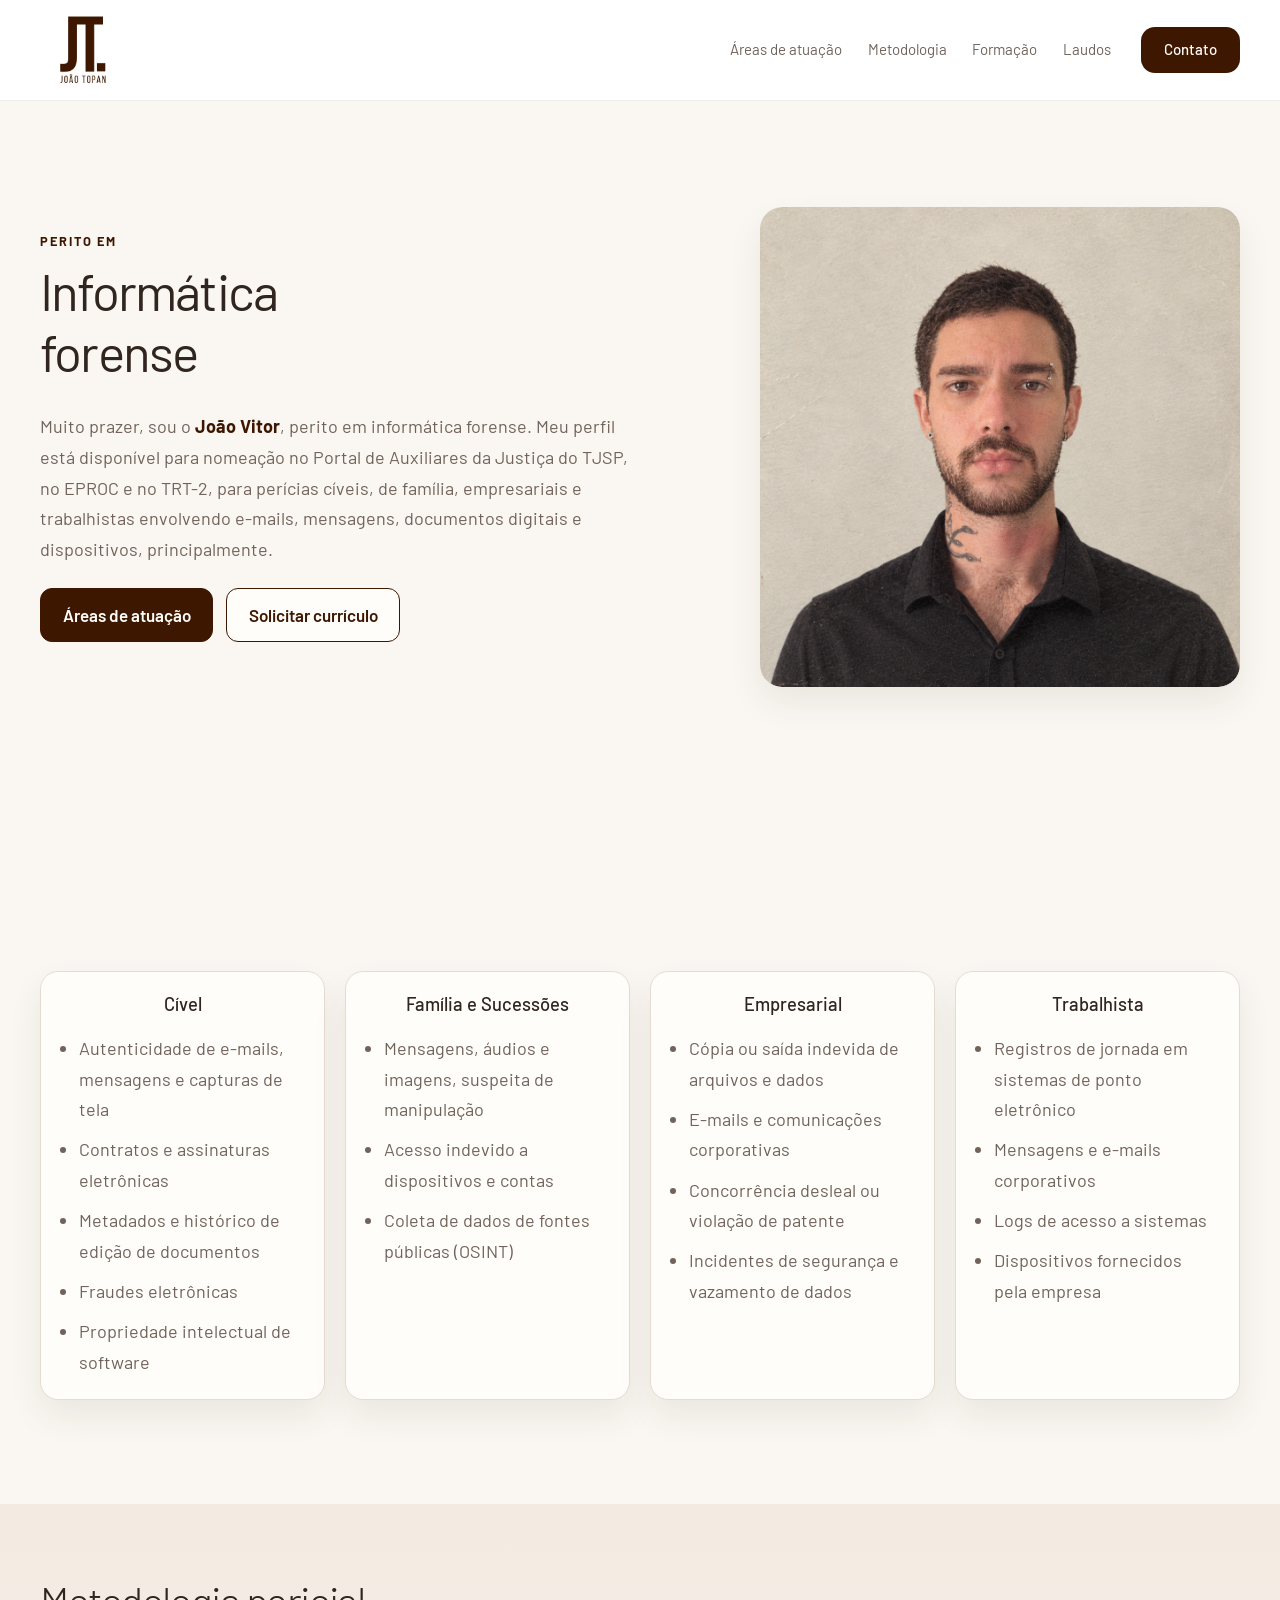
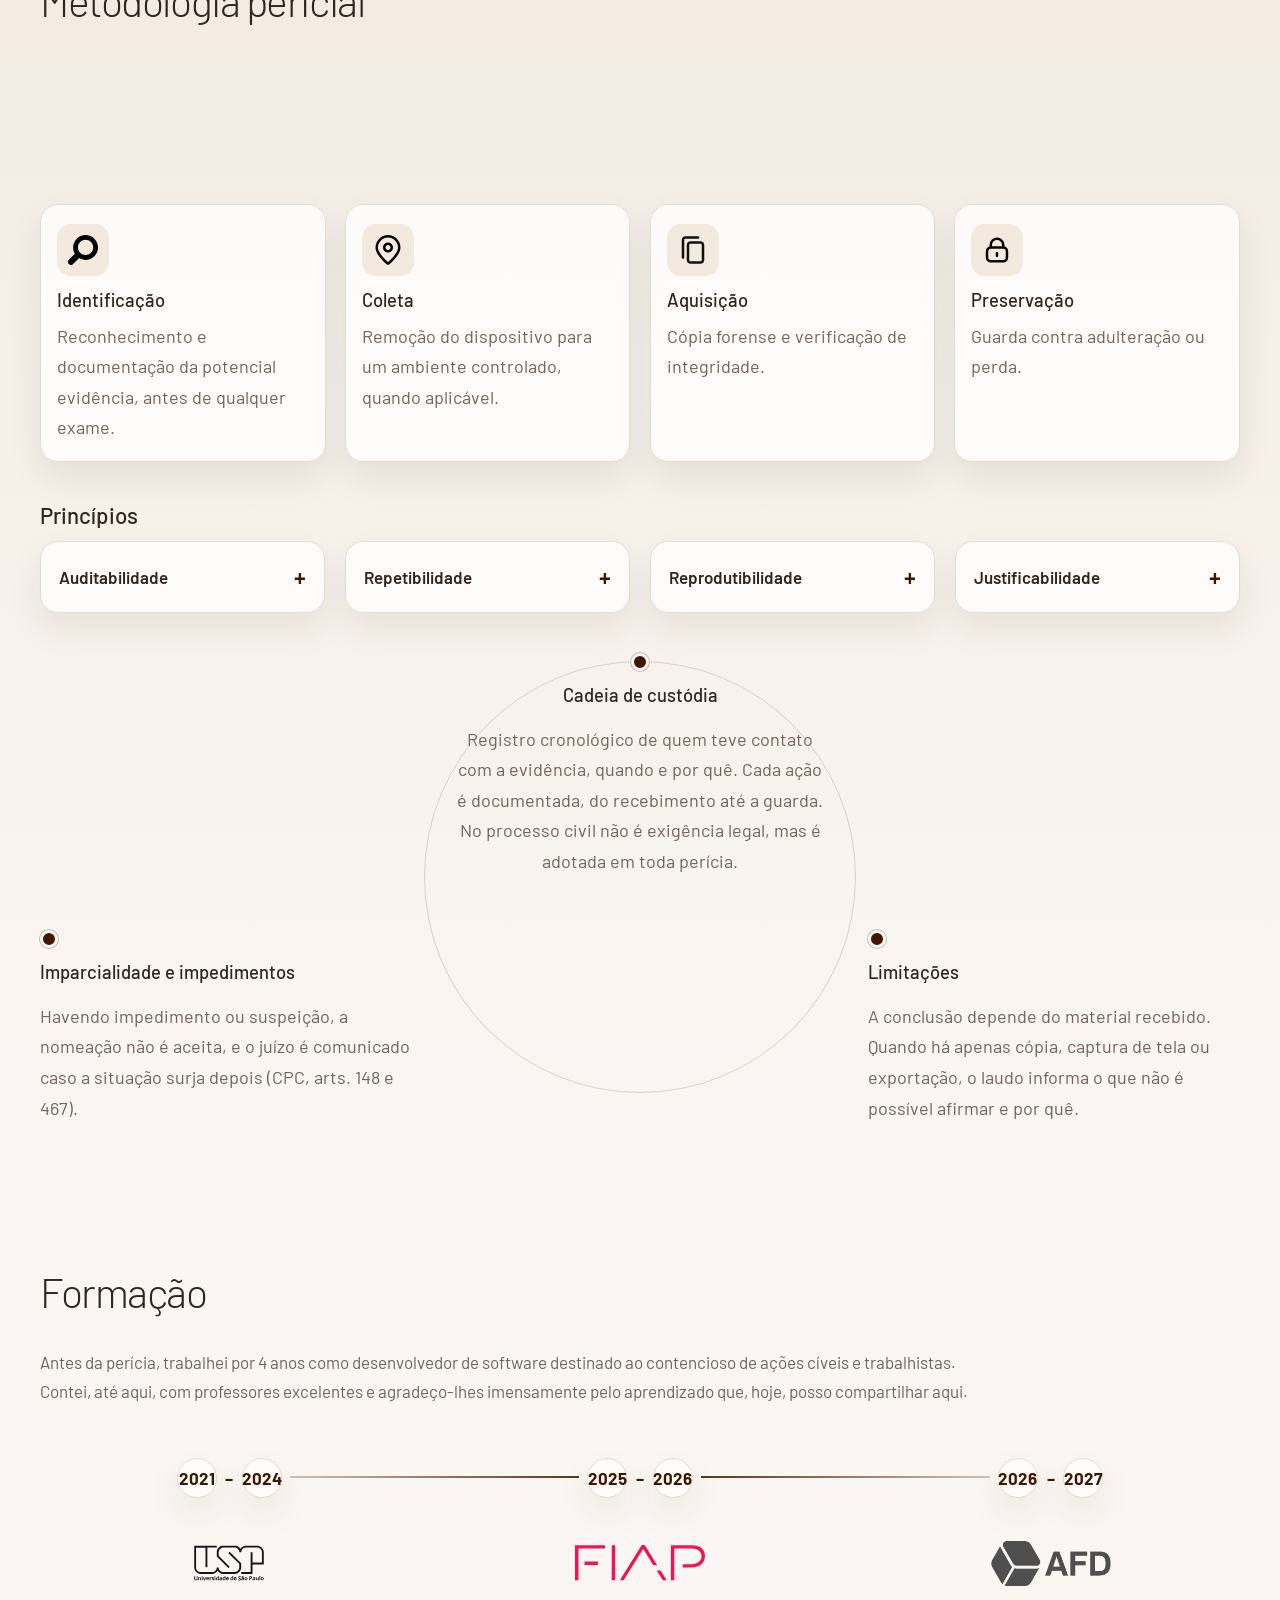
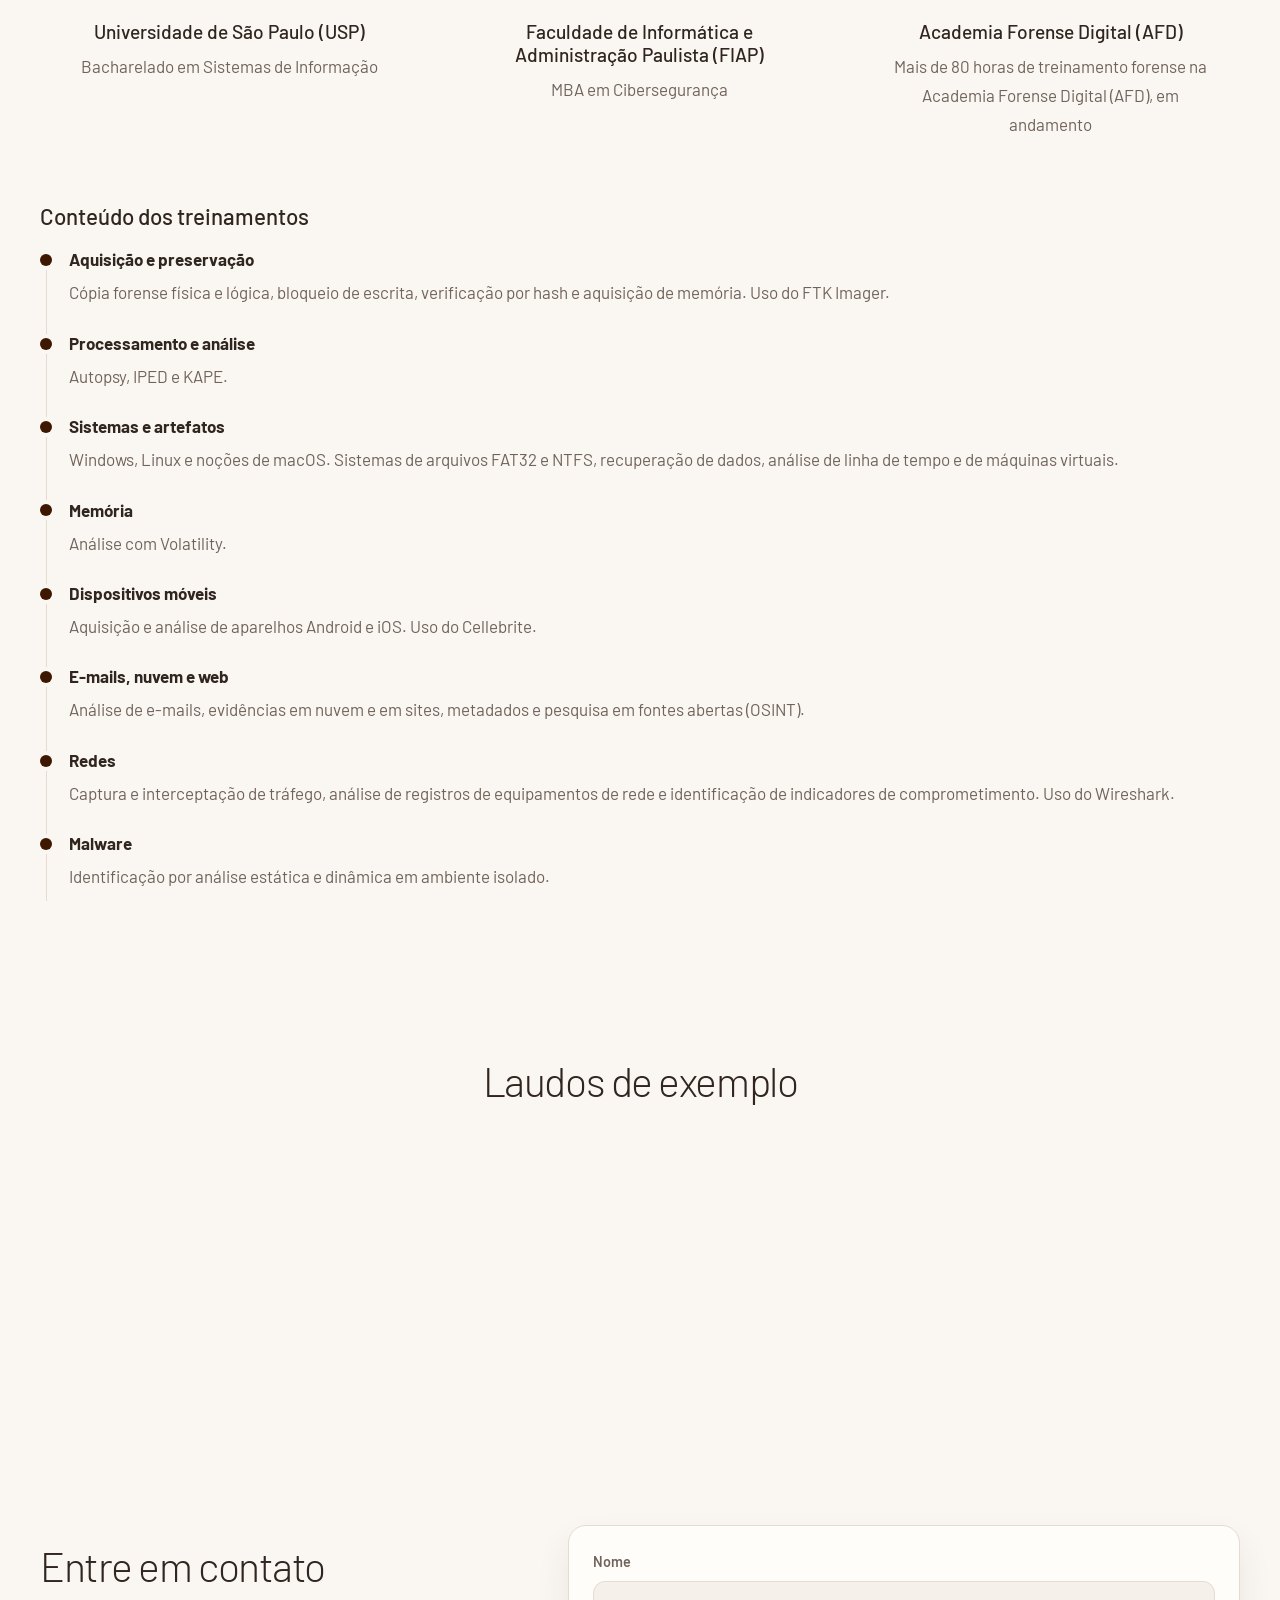
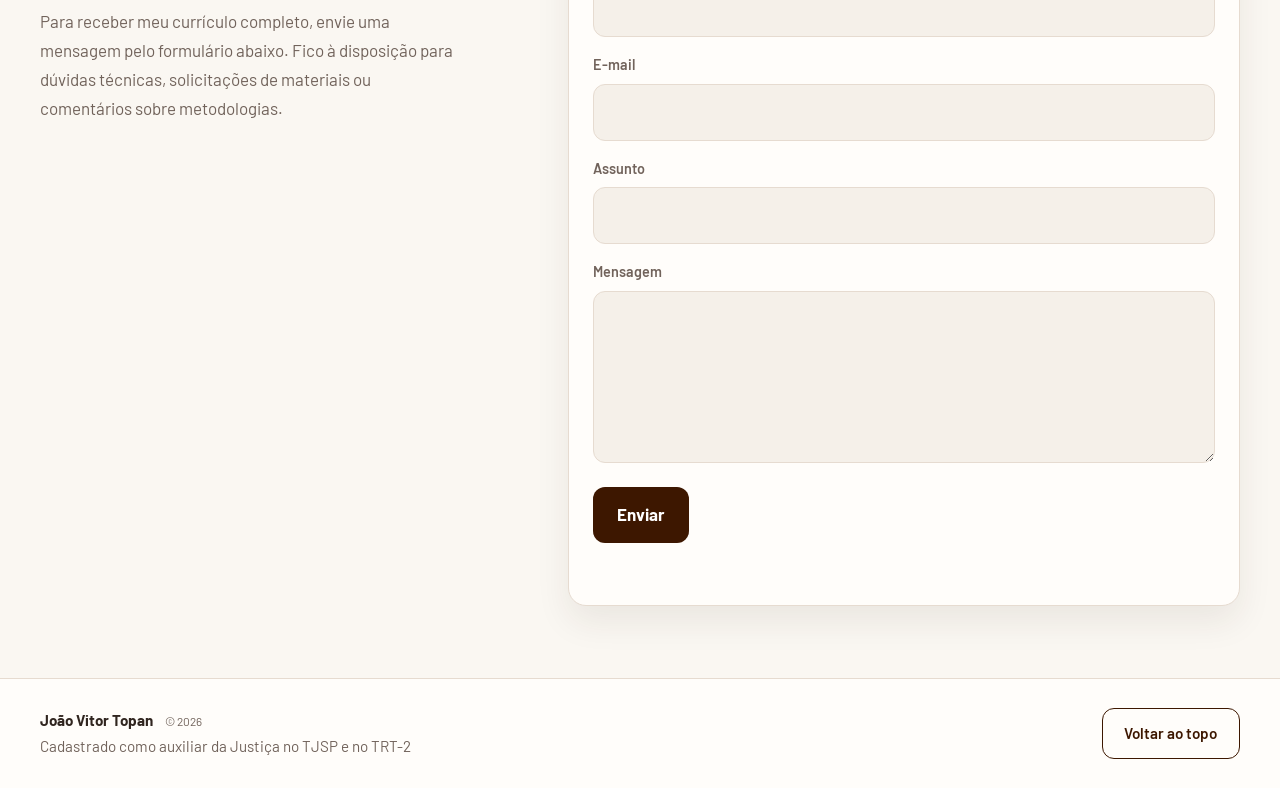
==== commit 0d853620: "refatoração: alterações iniciais ainda preciso mexer no design de algumas partes, arrumar o tamanho " ====
--- a/index.html
+++ b/index.html
@@ -6,9 +6,9 @@
     <meta name="viewport" content="width=device-width, initial-scale=1.0" />
     <meta
       name="description"
-      content="Portfolio de perícia digital e computação forense com metodologia, cadeia de custódia e laudos."
+      content="Perito em informática forense, cadastrado como auxiliar da Justiça no TJSP e no TRT-2. Áreas de atuação, metodologia, formação e laudos de exemplo."
     />
-    <title>João | Perícia Digital</title>
+    <title>João Topan | Informática forense</title>
     <link rel="icon" href="assets/img/logo.png" type="image/png" />
     <link rel="preconnect" href="https://fonts.googleapis.com" />
     <link rel="preconnect" href="https://fonts.gstatic.com" crossorigin />
@@ -40,8 +40,8 @@
         <div class="nav-menu" id="nav-menu">
           <a href="#areas">Áreas de atuação</a>
           <a href="#metodologia">Metodologia</a>
-          <a href="#custodia">Cadeia de custódia</a>
-          <a href="#laudo">Laudo</a>
+          <a href="#formacao">Formação</a>
+          <a href="#laudos">Laudos</a>
           <a href="#contato">Contato</a>
         </div>
       </nav>
@@ -51,19 +51,15 @@
       <section class="hero container revelar" id="inicio">
         <div class="hero-copy">
           <p class="eyebrow">Perito em</p>
-          <h1>Forense computacional</h1>
+          <h1><span>Informática</span><span>forense</span></h1>
           <div class="lead-copy">
             <p>
-              Muito prazer, sou o <strong>João Vitor</strong>, e quero dedicar este espaço a qualquer
-              pessoa interessada em conhecer um pouco melhor a <strong>perícia digital</strong> e o
-              meu trabalho.
+              Muito prazer, sou o <strong>João Vitor</strong>, perito em informática forense. Meu perfil está disponível para nomeação no Portal de Auxiliares da Justiça do TJSP, no EPROC e no TRT-2, para perícias cíveis, de família, empresariais e trabalhistas envolvendo e-mails, mensagens, documentos digitais e dispositivos, principalmente.
             </p>
-            <p>
-              Conheça as principais normas técnicas que regem nosso trabalho e as principais
-              ferramentas que o tornam íntegro. Contei, até aqui, com professores excelentes e
-              agradeço-lhes imensamente pelo aprendizado que, hoje, posso compartilhar aqui. Aproveite
-              a leitura.
-            </p>
+          </div>
+          <div class="hero-actions">
+            <a class="button button-primary" href="#areas">Áreas de atuação</a>
+            <a class="button button-secondary" href="#contato">Solicitar currículo</a>
           </div>
         </div>
 
@@ -82,393 +78,234 @@
       <section class="section container" id="areas">
         <div class="section-heading centered revelar">
           <h2>Áreas de atuação</h2>
-        </div>
-
-        <div class="cards-grid">
-          <article class="mini-card revelar">
-            <img src="assets/img/disco.svg" alt="" />
-            <h3>Discos e sistemas de arquivo</h3>
-          </article>
-
-          <article class="mini-card revelar">
-            <img src="assets/img/memoria.svg" alt="" />
-            <h3>Memória</h3>
-          </article>
-
-          <article class="mini-card revelar">
-            <img src="assets/img/mobile.svg" alt="" />
-            <h3>Dispositivos móveis</h3>
-          </article>
-
-          <article class="mini-card revelar">
-            <img src="assets/img/redes.svg" alt="" />
-            <h3>Redes</h3>
-          </article>
-
-          <article class="mini-card revelar">
-            <img src="assets/img/malware.svg" alt="" />
-            <h3>Malware</h3>
-          </article>
-
-          <article class="mini-card revelar">
-            <img src="assets/img/nuvem.svg" alt="" />
-            <h3>Nuvem</h3>
-          </article>
-
-          <article class="mini-card revelar">
-            <img src="assets/img/email.svg" alt="" />
-            <h3>Mensagens</h3>
-          </article>
+          <p>Perícias que costumam surgir em cada esfera.</p>
+        </div>
+
+        <div class="areas-carousel revelar" aria-label="Áreas de atuação">
+          <div class="cards-grid" id="areas-track">
+            <article class="area-card">
+              <h3>Cível</h3>
+              <ul>
+                <li>Autenticidade de e-mails, mensagens e capturas de tela</li>
+                <li>Contratos e assinaturas eletrônicas</li>
+                <li>Metadados e histórico de edição de documentos</li>
+                <li>Fraudes eletrônicas</li>
+                <li>Propriedade intelectual de software</li>
+              </ul>
+            </article>
+
+            <article class="area-card">
+              <h3>Família e Sucessões</h3>
+              <ul>
+                <li>Mensagens, áudios e imagens, suspeita de manipulação</li>
+                <li>Acesso indevido a dispositivos e contas</li>
+                <li>Coleta de dados de fontes públicas (OSINT)</li>
+              </ul>
+            </article>
+
+            <article class="area-card">
+              <h3>Empresarial</h3>
+              <ul>
+                <li>Cópia ou saída indevida de arquivos e dados</li>
+                <li>E-mails e comunicações corporativas</li>
+                <li>Concorrência desleal ou violação de patente</li>
+                <li>Incidentes de segurança e vazamento de dados</li>
+              </ul>
+            </article>
+
+            <article class="area-card">
+              <h3>Trabalhista</h3>
+              <ul>
+                <li>Registros de jornada em sistemas de ponto eletrônico</li>
+                <li>Mensagens e e-mails corporativos</li>
+                <li>Logs de acesso a sistemas</li>
+                <li>Dispositivos fornecidos pela empresa</li>
+              </ul>
+            </article>
+          </div>
+
+          <div class="carousel-controls" aria-label="Navegação das áreas de atuação">
+            <button type="button" class="carousel-button" data-carousel="previous" aria-label="Área anterior">Anterior</button>
+            <div class="carousel-indicators" aria-label="Posição do carrossel"></div>
+            <button type="button" class="carousel-button" data-carousel="next" aria-label="Próxima área">Próximo</button>
+          </div>
         </div>
       </section>
 
       <section class="methodology section" id="metodologia">
-        <div class="methodology-scroll">
-          <div class="methodology-sticky">
-            <div class="container methodology-inner">
-              <div class="section-heading methodology-heading revelar">
-                <h2>Metodologia pericial</h2>
-              </div>
-
-              <p class="methodology-intro revelar">
-                O trabalho pericial exige o conhecimento de procedimentos padronizados de manuseio de
-                evidências digitais, antes mesmo de pegar um dispositivo em mãos. Ao dominá-los,
-                garantimos integridade tanto à evidência digital, quanto ao processo judicial.
-              </p>
-
-              <p class="methodology-intro revelar">
-                A ISO/IEC 27037, homologada pela ABNT, é a principal norma que rege os procedimentos de
-                manuseio de evidências digitais, com diretrizes para identificação, coleta, aquisição e
-                preservação de evidências digitais em processos judiciais.
-              </p>
-
-              <div class="methodology-stages">
-                <div class="methodology-stage is-active" data-methodology-stage="handling">
-                  <h3 class="process-stage-title revelar">Processos de manuseio</h3>
-                  <p class="process-stage-description revelar">
-                    Uma evidência pode ser frágil em sua natureza e adulterada ou destruída por exame
-                    impróprio. A ISO 27037 dá diretrizes específicas para quatro etapas de manuseio:
-                  </p>
-                  <div class="process-grid" aria-label="Etapas do manuseio de evidências">
-                    <article class="process-card revelar">
-                      <div class="process-icon" aria-hidden="true">
-                        <img src="assets/img/identificacao.svg" alt="" />
-                      </div>
-                      <h3>Identificação</h3>
-                      <p>A pesquisa, reconhecimento e documentação da potencial evidência digital, antes de qualquer outro exame.</p>
-                    </article>
-                    <article class="process-card revelar">
-                      <div class="process-icon" aria-hidden="true">
-                        <img src="assets/img/coleta.svg" alt="" />
-                      </div>
-                      <h3>Coleta</h3>
-                      <p>Remoção do dispositivo com evidência digital para um ambiente controlado. Não aplicável, dependendo do contexto.</p>
-                    </article>
-                    <article class="process-card revelar">
-                      <div class="process-icon" aria-hidden="true">
-                        <img src="assets/img/aquisicao.svg" alt="" />
-                      </div>
-                      <h3>Aquisição</h3>
-                      <p>Produção da cópia forense e verificação da integridade da réplica.</p>
-                    </article>
-                    <article class="process-card revelar">
-                      <div class="process-icon" aria-hidden="true">
-                        <img src="assets/img/preservacao.svg" alt="" />
-                      </div>
-                      <h3>Preservação</h3>
-                      <p>Configura a guarda do dispositivo digital contra espoliação ou adulteração.</p>
-                    </article>
-                  </div>
-                  <span class="methodology-direction methodology-direction-next" aria-hidden="true">→</span>
+        <div class="container">
+          <div class="section-heading revelar">
+            <h2>Metodologia pericial</h2>
+          </div>
+
+          <p class="methodology-intro revelar">
+            A perícia segue, principalmente, as diretrizes da ABNT NBR ISO/IEC 27037:2013, que trata da identificação, coleta, aquisição e preservação de evidência digital, e os artigos 156 a 158 e 464 a 480 do Código de Processo Civil. Cada etapa é documentada, de modo que outro perito consiga repetir o trabalho e chegar ao mesmo resultado.
+          </p>
+
+          <div class="process-grid" aria-label="Etapas da metodologia pericial">
+            <article class="process-card revelar">
+              <div class="process-icon" aria-hidden="true">
+                <img src="assets/img/identificacao.svg" alt="" />
+              </div>
+              <h3>Identificação</h3>
+              <p>Reconhecimento e documentação da potencial evidência, antes de qualquer exame.</p>
+            </article>
+            <article class="process-card revelar">
+              <div class="process-icon" aria-hidden="true">
+                <img src="assets/img/coleta.svg" alt="" />
+              </div>
+              <h3>Coleta</h3>
+              <p>Remoção do dispositivo para um ambiente controlado, quando aplicável.</p>
+            </article>
+            <article class="process-card revelar">
+              <div class="process-icon" aria-hidden="true">
+                <img src="assets/img/aquisicao.svg" alt="" />
+              </div>
+              <h3>Aquisição</h3>
+              <p>Cópia forense e verificação de integridade.</p>
+            </article>
+            <article class="process-card revelar">
+              <div class="process-icon" aria-hidden="true">
+                <img src="assets/img/preservacao.svg" alt="" />
+              </div>
+              <h3>Preservação</h3>
+              <p>Guarda contra adulteração ou perda.</p>
+            </article>
+          </div>
+
+          <div class="principles revelar">
+            <h3>Princípios</h3>
+            <div class="principle-grid">
+              <article class="principle-item">
+                <button type="button" class="principle-toggle" aria-expanded="false" aria-controls="principle-auditabilidade">
+                  <span>Auditabilidade</span>
+                  <span class="principle-chevron" aria-hidden="true">+</span>
+                </button>
+                <div class="principle-panel" id="principle-auditabilidade" hidden>
+                  <img src="assets/img/auditabilidade.svg" alt="" />
+                  <p>Recomenda-se que seja possível para um assistente independente ou outra parte autorizada interessada avaliar as atividades realizadas por um DEFR.</p>
                 </div>
-
-                <div class="methodology-stage" data-methodology-stage="principles">
-                  <h3 class="process-stage-title revelar">Princípios da evidência digital</h3>
-                  <p class="process-stage-description revelar">
-                    A ISO dá as principais diretrizes para o manuseio da evidência, destacando as
-                    responsabilidades do Primeiro Interventor da Evidência Digital (DEFR) e os princípios
-                    a serem seguidos durante <strong>todos os procedimentos anteriores</strong>:
-                  </p>
-                  <div class="process-grid" aria-label="Princípios da evidência digital">
-                    <article class="process-card revelar">
-                      <div class="process-icon" aria-hidden="true">
-                        <img src="assets/img/auditabilidade.svg" alt="" />
-                      </div>
-                      <h3>Auditabilidade</h3>
-                      <p>Recomenda-se que seja possível para um assistente independente ou outra parte autorizada interessada avaliar as atividades realizadas por um DEFR.</p>
-                    </article>
-                    <article class="process-card revelar">
-                      <div class="process-icon" aria-hidden="true">
-                        <img src="assets/img/repetibilidade.svg" alt="" />
-                      </div>
-                      <h3>Repetibilidade</h3>
-                      <p>Convém que um DEFR seja capaz de realizar todos os processos descritos na documentação e, a partir dos mesmos procedimentos e instrumentos, alcançar os mesmos resultados.</p>
-                    </article>
-                    <article class="process-card revelar">
-                      <div class="process-icon" aria-hidden="true">
-                        <img src="assets/img/reprodutibilidade.svg" alt="" />
-                      </div>
-                      <h3>Reprodutibilidade</h3>
-                      <p>A reprodutibilidade é estabelecida quando os mesmos resultados de testes são produzidos sob a utilização de mesmos métodos, porém com diferentes instrumentos (ex: ferramentas de aquisição, hashing).</p>
-                    </article>
-                    <article class="process-card revelar">
-                      <div class="process-icon" aria-hidden="true">
-                        <img src="assets/img/justificabilidade.svg" alt="" />
-                      </div>
-                      <h3>Justificabilidade</h3>
-                      <p>A justificativa pode ser alcançada demonstrando que a decisão foi a melhor escolha para obter toda a potencial evidência digital.</p>
-                    </article>
-                  </div>
-                  <span class="methodology-direction methodology-direction-previous" aria-hidden="true">←</span>
+              </article>
+              <article class="principle-item">
+                <button type="button" class="principle-toggle" aria-expanded="false" aria-controls="principle-repetibilidade">
+                  <span>Repetibilidade</span>
+                  <span class="principle-chevron" aria-hidden="true">+</span>
+                </button>
+                <div class="principle-panel" id="principle-repetibilidade" hidden>
+                  <img src="assets/img/repetibilidade.svg" alt="" />
+                  <p>Convém que um DEFR seja capaz de realizar todos os processos descritos na documentação e, a partir dos mesmos procedimentos e instrumentos, alcançar os mesmos resultados.</p>
                 </div>
-              </div>
+              </article>
+              <article class="principle-item">
+                <button type="button" class="principle-toggle" aria-expanded="false" aria-controls="principle-reprodutibilidade">
+                  <span>Reprodutibilidade</span>
+                  <span class="principle-chevron" aria-hidden="true">+</span>
+                </button>
+                <div class="principle-panel" id="principle-reprodutibilidade" hidden>
+                  <img src="assets/img/reprodutibilidade.svg" alt="" />
+                  <p>A reprodutibilidade é estabelecida quando os mesmos resultados de testes são produzidos sob a utilização de mesmos métodos, porém com diferentes instrumentos (ex: ferramentas de aquisição, hashing).</p>
+                </div>
+              </article>
+              <article class="principle-item">
+                <button type="button" class="principle-toggle" aria-expanded="false" aria-controls="principle-justificabilidade">
+                  <span>Justificabilidade</span>
+                  <span class="principle-chevron" aria-hidden="true">+</span>
+                </button>
+                <div class="principle-panel" id="principle-justificabilidade" hidden>
+                  <img src="assets/img/justificabilidade.svg" alt="" />
+                  <p>A justificativa pode ser alcançada demonstrando que a decisão foi a melhor escolha para obter toda a potencial evidência digital.</p>
+                </div>
+              </article>
             </div>
           </div>
-        </div>
-      </section>
-
-      <section class="section chain-section" id="custodia">
+
+          <div class="methodology-notes-wrap revelar">
+            <div class="methodology-notes" id="methodology-notes-track">
+              <article class="methodology-note">
+                <h3>Cadeia de custódia</h3>
+                <p>Registro cronológico de quem teve contato com a evidência, quando e por quê. Cada ação é documentada, do recebimento até a guarda. No processo civil não é exigência legal, mas é adotada em toda perícia.</p>
+              </article>
+              <article class="methodology-note">
+                <h3>Limitações</h3>
+                <p>A conclusão depende do material recebido. Quando há apenas cópia, captura de tela ou exportação, o laudo informa o que não é possível afirmar e por quê.</p>
+              </article>
+              <article class="methodology-note">
+                <h3>Imparcialidade e impedimentos</h3>
+                <p>Havendo impedimento ou suspeição, a nomeação não é aceita, e o juízo é comunicado caso a situação surja depois (CPC, arts. 148 e 467).</p>
+              </article>
+            </div>
+            <div class="carousel-controls notes-controls" aria-label="Navegação dos princípios periciais">
+              <button type="button" class="carousel-button" data-notes="previous" aria-label="Informação anterior">Anterior</button>
+              <div class="carousel-indicators" aria-label="Posição das informações"></div>
+              <button type="button" class="carousel-button" data-notes="next" aria-label="Próxima informação">Próximo</button>
+            </div>
+          </div>
+        </div>
+      </section>
+
+      <section class="section formation-section" id="formacao">
+        <div class="container">
+          <div class="section-heading revelar">
+            <h2>Formação</h2>
+          </div>
+
+          <p class="formation-intro revelar">
+            Antes da perícia, trabalhei por 4 anos como desenvolvedor de software destinado ao contencioso de ações cíveis e trabalhistas. Contei, até aqui, com professores excelentes e agradeço-lhes imensamente pelo aprendizado que, hoje, posso compartilhar aqui.
+          </p>
+
+          <div class="education-timeline" aria-label="Linha do tempo da formação">
+            <article class="education-entry revelar">
+              <span class="education-years"><time datetime="2021">2021</time> – <time datetime="2024">2024</time></span>
+              <img src="assets/img/usp.svg" alt="Logo da Universidade de São Paulo" />
+              <h3>Universidade de São Paulo (USP)</h3>
+              <p>Bacharelado em Sistemas de Informação</p>
+            </article>
+            <article class="education-entry revelar">
+              <span class="education-years"><time datetime="2025">2025</time> – <time datetime="2026">2026</time></span>
+              <img src="assets/img/fiap.svg" alt="Logo da Faculdade de Informática e Administração Paulista" />
+              <h3>Faculdade de Informática e Administração Paulista (FIAP)</h3>
+              <p>MBA em Cibersegurança</p>
+            </article>
+            <article class="education-entry revelar">
+              <span class="education-years"><time datetime="2026">2026</time> – <time datetime="2027">2027</time></span>
+              <img src="assets/img/afd.png" alt="Logo da Academia Forense Digital" />
+              <h3>Academia Forense Digital (AFD)</h3>
+              <p>Mais de 80 horas de treinamento forense na Academia Forense Digital (AFD), em andamento</p>
+            </article>
+          </div>
+
+          <div class="training-content revelar">
+            <h3>Conteúdo dos treinamentos</h3>
+            <ul class="training-list">
+              <li><strong>Aquisição e preservação</strong><p>Cópia forense física e lógica, bloqueio de escrita, verificação por hash e aquisição de memória. Uso do FTK Imager.</p></li>
+              <li><strong>Processamento e análise</strong><p>Autopsy, IPED e KAPE.</p></li>
+              <li><strong>Sistemas e artefatos</strong><p>Windows, Linux e noções de macOS. Sistemas de arquivos FAT32 e NTFS, recuperação de dados, análise de linha de tempo e de máquinas virtuais.</p></li>
+              <li><strong>Memória</strong><p>Análise com Volatility.</p></li>
+              <li><strong>Dispositivos móveis</strong><p>Aquisição e análise de aparelhos Android e iOS. Uso do Cellebrite.</p></li>
+              <li><strong>E-mails, nuvem e web</strong><p>Análise de e-mails, evidências em nuvem e em sites, metadados e pesquisa em fontes abertas (OSINT).</p></li>
+              <li><strong>Redes</strong><p>Captura e interceptação de tráfego, análise de registros de equipamentos de rede e identificação de indicadores de comprometimento. Uso do Wireshark.</p></li>
+              <li><strong>Malware</strong><p>Identificação por análise estática e dinâmica em ambiente isolado.</p></li>
+            </ul>
+          </div>
+        </div>
+      </section>
+
+      <section class="section report-section" id="laudos">
         <div class="container">
           <div class="section-heading centered revelar">
-            <h2>Cadeia de custódia</h2>
-          </div>
-
-          <div class="document-stage">
-            <article class="notepad document-visual revelar" aria-label="Registro de atividades da análise pericial">
-              <div class="notepad-header">
-                <span class="notepad-indicator"></span>
-                <strong>REGISTRO DE ANÁLISE</strong>
-              </div>
-              <ol class="notepad-logs">
-                <li data-text="[14-10-2025 09:12] Recebimento de mídia e conferência do lacre.">[14-10-2025 09:12] Recebimento de mídia e conferência do lacre.</li>
-                <li data-text="[14-10-2025 09:25] Registro fotográfico do dispositivo recebido.">[14-10-2025 09:25] Registro fotográfico do dispositivo recebido.</li>
-                <li data-text="[14-10-2025 09:41] Catalogação da evidência digital.">[14-10-2025 09:41] Catalogação da evidência digital.</li>
-                <li data-text="[14-10-2025 10:03] Isolamento do dispositivo para análise.">[14-10-2025 10:03] Isolamento do dispositivo para análise.</li>
-                <li data-text="[14-10-2025 10:28] Aquisição forense dos dados do equipamento.">[14-10-2025 10:28] Aquisição forense dos dados do equipamento.</li>
-                <li data-text="[14-10-2025 11:15] Verificação da integridade da imagem.">[14-10-2025 11:15] Verificação da integridade da imagem.</li>
-                <li data-text="[14-10-2025 11:37] Indexação dos arquivos extraídos.">[14-10-2025 11:37] Indexação dos arquivos extraídos.</li>
-                <li data-text="[14-10-2025 14:06] Análise de artefatos do sistema operacional.">[14-10-2025 14:06] Análise de artefatos do sistema operacional.</li>
-                <li data-text="[15-10-2025 09:18] Revisão dos registros de atividade.">[15-10-2025 09:18] Revisão dos registros de atividade.</li>
-                <li data-text="[15-10-2025 10:02] Armazenamento seguro e encerramento da análise.">[15-10-2025 10:02] Armazenamento seguro e encerramento da análise.</li>
-              </ol>
-            </article>
-            <p class="document-placeholder revelar">
-              Um perito digital não só se responsabiliza pela evidência digital e seu manuseio, mas
-              também por devidas precauções no local do incidente ou da coleta, documentação de cada
-              ação feita, principalmente a respeito da cronologia de movimento e do manuseio da
-              potencial evidência digital, caracterizados pela <strong>cadeia de custódia</strong>.
-            </p>
-            <article
-              class="custody-form document-visual revelar"
-              aria-label="Exemplo animado de formulário de cadeia de custódia"
-            >
-              <h3 class="custody-form-title">Evidência eletrônica</h3>
-              <p class="custody-form-subtitle">Formulário de cadeia de custódia</p>
-
-              <div class="custody-fields">
-                <div class="custody-field">
-                  <span class="custody-label">Nº do processo</span>
-                  <span class="custody-value" data-text="0001234-56.2025.8.26.0100">0001234-56.2025.8.26.0100</span>
-                </div>
-                <div class="custody-field">
-                  <span class="custody-label">Juízo</span>
-                  <span class="custody-value" data-text="1ª Vara Cível">1ª Vara Cível</span>
-                </div>
-                <div class="custody-field">
-                  <span class="custody-label">Vara e comarca</span>
-                  <span class="custody-value" data-text="Foro Central de São Paulo">Foro Central de São Paulo</span>
-                </div>
-                <div class="custody-field custody-field-wide">
-                  <span class="custody-label">Nome do perito</span>
-                  <span class="custody-value" data-text="João Topan">João Topan</span>
-                </div>
-              </div>
-
-              <h4 class="custody-section-title">Dados do equipamento</h4>
-              <div class="custody-fields custody-equipment-fields">
-                <div class="custody-field">
-                  <span class="custody-label">Marca</span>
-                  <span class="custody-value" data-text="Dell">Dell</span>
-                </div>
-                <div class="custody-field">
-                  <span class="custody-label">Descrição</span>
-                  <span class="custody-value" data-text="Notebook Dell Inspiron 15">Notebook Dell Inspiron 15</span>
-                </div>
-                <div class="custody-field">
-                  <span class="custody-label">Fabricante</span>
-                  <span class="custody-value" data-text="Dell">Dell</span>
-                </div>
-                <div class="custody-field">
-                  <span class="custody-label">Modelo</span>
-                  <span class="custody-value" data-text="Inspiron 15 3511">Inspiron 15 3511</span>
-                </div>
-                <div class="custody-field">
-                  <span class="custody-label">Núm. de série</span>
-                  <span class="custody-value" data-text="8F3K9V2">8F3K9V2</span>
-                </div>
-              </div>
-
-              <h4 class="custody-section-title">Detalhes do equipamento</h4>
-              <div class="custody-fields custody-details-fields">
-                <div class="custody-field">
-                  <span class="custody-label">Data/hora</span>
-                  <span class="custody-value" data-text="14/10/2025 09:18">14/10/2025 09:18</span>
-                </div>
-                <div class="custody-field">
-                  <span class="custody-label">Criado por</span>
-                  <span class="custody-value" data-text="João Topan">João Topan</span>
-                </div>
-                <div class="custody-field">
-                  <span class="custody-label">Método usado</span>
-                  <span class="custody-value" data-text="Imagem forense">Imagem forense</span>
-                </div>
-                <div class="custody-field">
-                  <span class="custody-label">Nome da imagem</span>
-                  <span class="custody-value" data-text="cliente_20251014.E01">cliente_20251014.E01</span>
-                </div>
-                <div class="custody-field">
-                  <span class="custody-label">Drive</span>
-                  <span class="custody-value" data-text="SSD 512 GB">SSD 512 GB</span>
-                </div>
-                <div class="custody-field custody-field-wide">
-                  <span class="custody-label">HASH</span>
-                  <span class="custody-value" data-text="a3f9e2d4b6c7f8e9d0e1f2a3b4c5d6e7f8a9b0c1">a3f9e2d4b6c7f8e9d0e1f2a3b4c5d6e7f8a9b0c1</span>
-                </div>
-              </div>
-
-              <h4 class="custody-section-title">Cadeia de custódia</h4>
-              <table class="custody-handoffs">
-                <thead>
-                  <tr>
-                    <th>Destino</th>
-                    <th>Data/hora</th>
-                    <th>Origem</th>
-                    <th>Destino</th>
-                    <th>Motivo</th>
-                  </tr>
-                </thead>
-                <tbody>
-                  <tr>
-                    <td><span class="custody-value" data-text="Laboratório Forense">Laboratório Forense</span></td>
-                    <td><span class="custody-value" data-text="14/10/2025 09:30">14/10/2025 09:30</span></td>
-                    <td><span class="custody-value" data-text="João Topan">João Topan</span></td>
-                    <td><span class="custody-value" data-text="Mariana Silva">Mariana Silva</span></td>
-                    <td><span class="custody-value" data-text="Recebimento do material">Recebimento do material</span></td>
-                  </tr>
-                  <tr>
-                    <td><span class="custody-value" data-text="Laboratório Forense">Laboratório Forense</span></td>
-                    <td><span class="custody-value" data-text="14/10/2025 11:15">14/10/2025 11:15</span></td>
-                    <td><span class="custody-value" data-text="Mariana Silva">Mariana Silva</span></td>
-                    <td><span class="custody-value" data-text="Carlos Almeida">Carlos Almeida</span></td>
-                    <td><span class="custody-value" data-text="Análise pericial">Análise pericial</span></td>
-                  </tr>
-                  <tr>
-                    <td><span class="custody-value" data-text="Arquivo Técnico">Arquivo Técnico</span></td>
-                    <td><span class="custody-value" data-text="14/10/2025 17:40">14/10/2025 17:40</span></td>
-                    <td><span class="custody-value" data-text="Carlos Almeida">Carlos Almeida</span></td>
-                    <td><span class="custody-value" data-text="João Topan">João Topan</span></td>
-                    <td><span class="custody-value" data-text="Finalização da cadeia">Finalização da cadeia</span></td>
-                  </tr>
-                </tbody>
-              </table>
-
-              <div class="custody-signatures" aria-label="Responsáveis pela entrega, recebimento e análise">
-                <div><strong>Entrega</strong><span>João Topan</span><small>14/10/2025</small></div>
-                <div><strong>Recebimento</strong><span>Mariana Silva</span><small>14/10/2025</small></div>
-                <div><strong>Análise</strong><span>Carlos Almeida</span><small>15/10/2025</small></div>
-              </div>
-            </article>
-          </div>
-        </div>
-      </section>
-
-      <section class="section report-section" id="laudo">
-        <div class="container">
-          <div class="section-heading report-heading revelar">
-            <h2>Laudo pericial</h2>
-          </div>
-
-          <div class="report-layout">
-            <div class="report-art revelar">
-              <iframe
-                class="report-pdf"
-                name="laudo-pdf-viewer"
-                src="about:blank"
-                data-src="assets/img/laudo_exemplo.pdf"
-                title="Visualizador do modelo de laudo pericial em PDF"
-              >
-                <p>
-                  Seu navegador não conseguiu exibir o PDF.
-                  <a href="assets/img/laudo_exemplo.pdf">Abrir o laudo pericial</a>.
-                </p>
-              </iframe>
-            </div>
-
-            <div class="report-content">
-              <p class="report-intro revelar">
-                O laudo deve ser estruturado de forma compreensível, verificável por outro perito e
-                objetivo na resposta aos quesitos.
-              </p>
-              <div class="report-bullets revelar">
-                <ol>
-                  <li>
-                    <a class="report-section-link" href="assets/img/laudo_exemplo.pdf#page=1" target="laudo-pdf-viewer">
-                      <strong>Identificação</strong><p>Processo, partes, juízo, nomeação e data.</p>
-                    </a>
-                  </li>
-                  <li>
-                    <a class="report-section-link" href="assets/img/laudo_exemplo.pdf#page=2" target="laudo-pdf-viewer">
-                      <strong>Objeto da perícia</strong><p>O que foi determinado pelo juízo e o escopo do exame.</p>
-                    </a>
-                  </li>
-                  <li>
-                    <a class="report-section-link" href="assets/img/laudo_exemplo.pdf#page=3" target="laudo-pdf-viewer">
-                      <strong>Material examinado</strong><p>Descrição de cada item, com identificação única, estado no recebimento e hashes.</p>
-                    </a>
-                  </li>
-                  <li>
-                    <a class="report-section-link" href="assets/img/laudo_exemplo.pdf#page=3" target="laudo-pdf-viewer">
-                      <strong>Metodologia</strong><p>Procedimentos e ferramentas, com versões, e as normas adotadas.</p>
-                    </a>
-                  </li>
-                  <li>
-                    <a class="report-section-link" href="assets/img/laudo_exemplo.pdf#page=5" target="laudo-pdf-viewer">
-                      <strong>Análise técnica</strong><p>Achados organizados, com evidências e referências.</p>
-                    </a>
-                  </li>
-                  <li>
-                    <a class="report-section-link" href="assets/img/laudo_exemplo.pdf#page=11" target="laudo-pdf-viewer">
-                      <strong>Resposta aos quesitos</strong><p>Cada quesito reproduzido e respondido de forma direta e fundamentada, remetendo à análise.</p>
-                    </a>
-                  </li>
-                  <li>
-                    <a class="report-section-link" href="assets/img/laudo_exemplo.pdf#page=14" target="laudo-pdf-viewer">
-                      <strong>Limitações e ressalvas</strong><p>O que não foi possível verificar e por quê.</p>
-                    </a>
-                  </li>
-                  <li>
-                    <a class="report-section-link" href="assets/img/laudo_exemplo.pdf#page=14" target="laudo-pdf-viewer">
-                      <strong>Anexos</strong><p>Logs, capturas de tela, relatórios de ferramenta, termos de cadeia de custódia.</p>
-                    </a>
-                  </li>
-                </ol>
-              </div>
-            </div>
-          </div>
-        </div>
-      </section>
-
-      <section class="section case-section" id="caso-simulado">
-        <div class="container">
-          <div class="case-card revelar">
-            <span class="case-tag">Caso simulado</span>
-            <h2>Mapeamento da cadeia de ataque completa</h2>
-            <p>
-              Uma empresa que mantém dados críticos de clientes reportou um incidente de segurança significativo: um ataque de ransomware, numa cadeia de ataque sofisticada.
-            </p>
-            <p>
-              Acima, deixo um exemplo de laudo pericial, elaborado a partir de informações fictícias e baseado em um laboratório de segurança oferecido pela plataforma <a href="https://cyberdefenders.org" target="_blank" rel="noopener noreferrer">cyberdefenders</a>.
-            </p>
+            <h2>Laudos de exemplo</h2>
+          </div>
+          <p class="report-intro revelar">
+            Os laudos abaixo são fictícios, elaborados a partir de informações simuladas, e não se referem a nenhum processo real. Servem para mostrar como estruturo a análise e respondo aos quesitos. O laudo empresarial foi baseado em um laboratório da plataforma <a href="https://cyberdefenders.org" target="_blank" rel="noopener noreferrer">CyberDefenders</a>.
+          </p>
+          <p class="report-line revelar">
+            Todos seguem a mesma estrutura: identificação, objeto da perícia, material examinado, metodologia, análise técnica, resposta aos quesitos, limitações e anexos.
+          </p>
+          <div class="report-actions revelar" aria-label="Laudos de exemplo por esfera">
+            <a class="button button-primary" href="assets/pdf/laudo_civel.pdf" target="_blank" rel="noopener noreferrer">Cível</a>
+            <a class="button button-primary" href="assets/pdf/laudo_familia.pdf" target="_blank" rel="noopener noreferrer">Família e Sucessões</a>
+            <a class="button button-primary" href="assets/img/laudo_exemplo.pdf" target="_blank" rel="noopener noreferrer">Empresarial</a>
+            <a class="button button-primary" href="assets/pdf/laudo_trabalhista.pdf" target="_blank" rel="noopener noreferrer">Trabalhista</a>
           </div>
         </div>
       </section>
@@ -479,8 +316,7 @@
             <div class="contact-copy revelar">
               <h2>Entre em contato</h2>
               <p>
-                Para dúvidas técnicas, solicitações de materiais ou comentários sobre metodologias,
-                utilize o seguinte formulário.
+                Para receber meu currículo completo, envie uma mensagem pelo formulário abaixo. Fico à disposição para dúvidas técnicas, solicitações de materiais ou comentários sobre metodologias.
               </p>
             </div>
 
@@ -516,11 +352,6 @@
                 <textarea id="message" name="message" rows="5" required></textarea>
               </div>
 
-              <div class="field-group honeypot">
-                <label for="website">Website</label>
-                <input id="website" name="website" type="text" tabindex="-1" autocomplete="off" />
-              </div>
-
               <button type="submit">Enviar</button>
               <p id="form-status" class="form-status" aria-live="polite"></p>
             </form>
@@ -529,27 +360,13 @@
       </section>
     </main>
 
-    <footer class="site-footer">
+    <footer class="site-footer" id="topo">
       <div class="container footer-grid">
-        <div class="footer-profile">
-          <img
-            class="footer-avatar"
-            src="assets/img/footer.jpg"
-            alt="Retrato de João Vitor Topan"
-            width="160"
-            height="160"
-          />
-          <div class="footer-profile-copy">
-            <p class="footer-title">João Vitor Topan</p>
-            <p>
-              Obrigado por visitar este portfolio. Sou formado em Sistemas de Informação pela
-              Universidade de São Paulo (USP), completei um MBA em Cibersegurança na Faculdade de
-              Informática e Administração Paulista (FIAP) e, hoje, depois de ter trabalhado como
-              desenvolvedor de software por alguns anos, estudo na Academia Forense Digital (AFD) a
-              perícia digital e suas subáreas.
-            </p>
-          </div>
-        </div>
+        <div class="footer-identity">
+          <p class="footer-title">João Vitor Topan <span>© <span id="current-year"></span></span></p>
+          <p>Cadastrado como auxiliar da Justiça no TJSP e no TRT-2</p>
+        </div>
+        <a class="button button-secondary footer-top-link" href="#inicio">Voltar ao topo</a>
       </div>
     </footer>
 
--- a/css/style.css
+++ b/css/style.css
@@ -2,7 +2,6 @@
   --bg: #faf7f2;
   --surface: #fffdfa;
   --surface-alt: #f5f0e9;
-  --surface-soft: #f1e8df;
   --text: #30251f;
   --muted: #71635b;
   --border: #e6dbd0;
@@ -12,61 +11,35 @@
   --shadow: 0 16px 34px rgba(52, 33, 22, 0.08);
   --radius: 22px;
   --radius-md: 18px;
-  --radius-sm: 12px;
   --navbar-height: 100px;
-  --methodology-pin-duration: 320px;
-  --space-xs: 0.5rem;
-  --space-sm: 1rem;
-  --space-md: 1.5rem;
-  --space-lg: 2rem;
-  --space-xl: 3rem;
-  --space-2xl: 4rem;
-  --line-height: 1.7;
   --font-body: "Barlow", "Segoe UI", sans-serif;
   --font-heading: "Barlow", "Segoe UI", sans-serif;
-  --font-mono: "SFMono-Regular", "Consolas", monospace;
-}
-
-* {
-  box-sizing: border-box;
-}
+}
+
+* { box-sizing: border-box; }
 
 html {
   scroll-behavior: smooth;
   scroll-padding-top: 112px;
+  overflow-x: hidden;
 }
 
 body {
   margin: 0;
+  overflow-x: hidden;
   font-family: var(--font-body);
   font-size: 1.0625rem;
   background: var(--bg);
   color: var(--text);
-  line-height: var(--line-height);
+  line-height: 1.7;
   text-rendering: optimizeLegibility;
   -webkit-font-smoothing: antialiased;
 }
 
-img {
-  display: block;
-  max-width: 100%;
-  height: auto;
-}
-
-a {
-  color: inherit;
-  text-decoration: none;
-}
-
-button,
-input,
-textarea {
-  font: inherit;
-}
-
-svg {
-  overflow: visible;
-}
+img { display: block; max-width: 100%; height: auto; }
+a { color: inherit; text-decoration: none; }
+button, input, textarea { font: inherit; }
+button, a { -webkit-tap-highlight-color: transparent; }
 
 .container {
   width: min(1200px, calc(100% - 48px));
@@ -85,33 +58,18 @@
   display: flex;
   align-items: center;
   justify-content: space-between;
-  width: min(1200px, calc(100% - 48px));
-  max-width: 1200px;
   min-height: 100px;
-  padding: 0;
-  margin: 0 auto;
   position: relative;
 }
 
-.brand {
-  display: inline-flex;
-  align-items: center;
-  justify-content: center;
-  flex: 0 0 auto;
-}
-
-.brand img {
-  width: 86px;
-  height: 86px;
-  object-fit: contain;
-}
+.brand { display: inline-flex; align-items: center; justify-content: center; }
+.brand img { width: 86px; height: 86px; object-fit: contain; }
 
 .nav-menu {
   display: flex;
   align-items: center;
   gap: clamp(1.1rem, 2vw, 2rem);
   font-size: 0.94rem;
-  font-weight: 400;
   color: var(--muted);
 }
 
@@ -122,10 +80,9 @@
 }
 
 .nav-menu a:last-child {
-  align-self: center;
+  min-height: 46px;
   display: inline-flex;
   align-items: center;
-  min-height: 46px;
   margin-left: 0.25rem;
   padding: 0 1.45rem;
   border-radius: 14px;
@@ -148,13 +105,8 @@
 }
 
 .nav-menu a:hover::after,
-.nav-menu a:focus-visible::after {
-  transform: scaleX(1);
-}
-
-.nav-menu a:last-child::after {
-  content: none;
-}
+.nav-menu a:focus-visible::after { transform: scaleX(1); }
+.nav-menu a:last-child::after { content: none; }
 
 .nav-toggle {
   display: none;
@@ -176,13 +128,8 @@
   border-radius: 999px;
 }
 
-main {
-  overflow-x: clip;
-}
-
-section {
-  position: relative;
-}
+main { overflow-x: clip; }
+section { position: relative; }
 
 .hero {
   display: grid;
@@ -202,17 +149,14 @@
   text-transform: uppercase;
 }
 
-h1,
-h2,
-h3 {
+h1, h2, h3 {
   color: var(--text);
   line-height: 1.2;
   margin: 0;
   font-weight: 500;
 }
 
-h1,
-h2 {
+h1, h2 {
   font-family: var(--font-heading);
   font-weight: 300;
   letter-spacing: -0.035em;
@@ -223,26 +167,43 @@
   font-weight: 400;
   margin-bottom: 1.8rem;
 }
+h1 span { display: block; }
 
 h2 {
   font-size: clamp(2.2rem, 3.2vw, 3.25rem);
   margin-bottom: 0.8rem;
 }
 
-.hero-copy {
-  max-width: 610px;
-  margin-top: -1.25rem;
-}
-
+.hero-copy { max-width: 610px; margin-top: -1.25rem; }
 .lead-copy p {
-  margin: 0 0 1rem;
+  margin: 0 0 1.5rem;
   color: var(--muted);
   font-size: 1.125rem;
 }
-
-.lead-copy strong {
-  color: var(--brand);
-}
+.lead-copy strong { color: var(--brand); }
+
+.hero-actions,
+.report-actions {
+  display: flex;
+  flex-wrap: wrap;
+  gap: 0.8rem;
+}
+
+.button {
+  display: inline-flex;
+  align-items: center;
+  justify-content: center;
+  min-height: 48px;
+  padding: 0.72rem 1.35rem;
+  border: 1px solid var(--brand);
+  border-radius: 12px;
+  font-weight: 600;
+  transition: background 0.2s ease, color 0.2s ease, transform 0.2s ease;
+}
+
+.button:hover, .button:focus-visible { transform: translateY(-2px); }
+.button-primary { background: var(--brand); color: #fffdfa; }
+.button-secondary { background: var(--surface); color: var(--brand); }
 
 .hero-photo-wrap {
   margin: 0;
@@ -261,216 +222,83 @@
   border-radius: var(--radius);
 }
 
-.section {
-  padding: 4.5rem 0;
-}
-
-.section-heading {
-  margin-bottom: 2rem;
-}
-
-.section-heading.centered {
-  text-align: center;
-}
-
-#areas.section {
-  padding-bottom: 6.5rem;
-}
+.section { padding: 4.5rem 0; }
+.section-heading { margin-bottom: 2rem; }
+.section-heading.centered { text-align: center; }
+.section-heading > p { margin: 0; color: var(--muted); }
+#areas.section { padding-bottom: 6.5rem; }
 
 .cards-grid {
   display: grid;
-  grid-template-columns: repeat(8, minmax(0, 1fr));
+  grid-template-columns: repeat(4, minmax(0, 1fr));
   gap: 1.25rem;
-  justify-items: center;
-}
-
-.mini-card:nth-child(5) {
-  grid-column: 2 / span 2;
-}
-
-.mini-card:nth-child(6) {
-  grid-column: 4 / span 2;
-}
-
-.mini-card:nth-child(7) {
-  grid-column: 6 / span 2;
-}
-
-.mini-card {
-  grid-column: span 2;
-  width: 100%;
+  align-items: stretch;
+}
+
+.area-card,
+.process-card,
+.methodology-block,
+.formation-card,
+.contact-form {
   background: var(--surface);
   border: 1px solid var(--border);
   border-radius: var(--radius-md);
   box-shadow: var(--shadow);
-  padding: 1.2rem 1rem 1rem;
-  text-align: center;
+}
+
+.area-card {
+  min-height: 300px;
+  padding: 1.35rem 1.25rem;
+  font-size: 1.125rem;
   transition: transform 0.2s ease, box-shadow 0.2s ease;
 }
 
-.mini-card:hover {
+.area-card:hover {
   transform: translateY(-4px);
   box-shadow: 0 20px 32px rgba(52, 33, 22, 0.1);
 }
 
-.mini-card img {
-  width: 38px;
-  height: 38px;
-  object-fit: contain;
-  margin: 0 auto 0.7rem;
-}
-
-.mini-card h3 {
-  font-size: 1rem;
-  font-weight: 500;
-  letter-spacing: 0.01em;
-}
+.area-card h3, .formation-card h3, .methodology-note h3 {
+  font-size: 1.15rem;
+  margin-bottom: 1.1rem;
+}
+
+.area-card h3 { text-align: center; }
+.area-card ul, .training-content ul {
+  margin: 0;
+  padding-left: 1.15rem;
+  color: var(--muted);
+}
+
+.area-card li, .training-content li { margin-bottom: 0.6rem; }
+.area-card li:last-child, .training-content li:last-child { margin-bottom: 0; }
+.carousel-controls { display: none; }
 
 .methodology {
   background: linear-gradient(180deg, #f3ebe2, #faf7f2);
-  padding: 4rem 0 0;
-}
-
-.methodology-scroll {
-  position: relative;
-}
-
-.methodology-sticky {
-  position: relative;
-}
-
-.methodology-scroll.is-pinned .methodology-sticky {
-  position: fixed;
-  top: var(--navbar-height);
-  right: 0;
-  left: 0;
-  z-index: 10;
-  background: linear-gradient(180deg, #f3ebe2, #faf7f2);
-}
-
-.methodology-scroll.is-released .methodology-sticky {
-  transform: translateY(var(--methodology-pin-duration));
-}
-
-.methodology-inner {
-  position: relative;
-}
-
-.methodology-heading {
-  position: relative;
-  z-index: 2;
-  margin-bottom: 1.75rem;
+  padding: 4.5rem 0;
 }
 
 .methodology-intro {
-  max-width: 780px;
-  position: relative;
-  z-index: 2;
-  color: var(--muted);
-}
-
-.methodology-intro {
-  margin: 0 0 0.8rem;
+  max-width: 860px;
+  margin: 0 0 1.75rem;
+  color: var(--muted);
+  font-size: 1.125rem;
   line-height: 1.65;
 }
 
-.methodology-intro:last-of-type {
-  margin-bottom: 1.75rem;
-}
-
-.process-stage-title {
-  margin-bottom: 0.45rem;
-  font-size: 1.5rem;
-  font-weight: 500;
-}
-
-.process-stage-description {
-  max-width: 900px;
-  margin: 0 0 1.25rem;
-  color: var(--muted);
-}
-
-.methodology-stages {
-  display: grid;
-}
-
-.methodology-stage {
-  position: relative;
-  z-index: 0;
-  grid-area: 1 / 1;
-  opacity: 0;
-  visibility: hidden;
-  pointer-events: none;
-  transition: opacity 1s ease, visibility 0s linear 1s;
-}
-
-.methodology-stage.is-active {
-  z-index: 1;
-  opacity: 1;
-  visibility: visible;
-  pointer-events: auto;
-  transition-delay: 0s;
-}
-
-.methodology-stage .revelar {
-  transition-duration: 0.95s;
-}
-
-.methodology-direction {
-  position: absolute;
-  top: 62%;
-  display: grid;
-  width: 42px;
-  height: 42px;
-  place-items: center;
-  border: 1px solid rgba(var(--brand-rgb), 0.14);
-  border-radius: 50%;
-  background: var(--surface);
-  box-shadow: var(--shadow);
-  color: var(--brand);
-  font-size: 1.7rem;
-  line-height: 1;
-}
-
-.methodology-direction-next {
-  right: -3.2rem;
-}
-
-.methodology-direction-previous {
-  left: -3.2rem;
-}
-
 .process-grid {
-  position: relative;
-  z-index: 2;
   display: grid;
   grid-template-columns: repeat(4, minmax(0, 1fr));
   gap: 1.2rem;
+  margin-bottom: 2.5rem;
 }
 
 .process-card {
-  min-height: 238px;
+  min-height: 230px;
   padding: 1.2rem 1rem 1.1rem;
   background: rgba(255, 255, 255, 0.8);
-  border: 1px solid var(--border);
-  border-radius: var(--radius-md);
-  box-shadow: var(--shadow);
-}
-
-.process-card.revelar {
-  transition: opacity 1s ease, transform 1s ease;
-}
-
-.process-card:nth-child(2).revelar.visivel {
-  transition-delay: 0.14s;
-}
-
-.process-card:nth-child(3).revelar.visivel {
-  transition-delay: 0.28s;
-}
-
-.process-card:nth-child(4).revelar.visivel {
-  transition-delay: 0.42s;
+  font-size: 1.125rem;
 }
 
 .process-icon {
@@ -480,298 +308,277 @@
   display: grid;
   place-items: center;
   background: var(--brand-soft);
-  margin: 1rem 0 0.8rem;
-}
-
-.process-icon img {
-  width: 30px;
-  height: 30px;
+  margin: 0 0 0.8rem;
+}
+
+.process-icon img { width: 30px; height: 30px; object-fit: contain; }
+.process-card h3 { font-size: 1.15rem; margin-bottom: 0.6rem; }
+.process-card p { margin: 0; color: var(--muted); font-size: 1em; }
+
+.principles { margin-bottom: 2.5rem; }
+.principles > h3 { font-size: 1.4rem; margin-bottom: 0.8rem; }
+.principle-grid {
+  display: grid;
+  grid-template-columns: repeat(4, minmax(0, 1fr));
+  gap: 1.25rem;
+  align-items: start;
+}
+
+.principle-item { min-width: 0; }
+.principle-toggle {
+  width: 100%;
+  min-height: 72px;
+  display: flex;
+  align-items: center;
+  justify-content: space-between;
+  gap: 0.75rem;
+  padding: 1rem 1.1rem;
+  border: 1px solid var(--border);
+  border-radius: var(--radius-md);
+  background: rgba(255, 255, 255, 0.8);
+  box-shadow: var(--shadow);
+  color: var(--text);
+  text-align: left;
+  font-weight: 600;
+  cursor: pointer;
+  transition: background 0.2s ease, border-color 0.2s ease;
+}
+
+.principle-toggle:hover,
+.principle-toggle[aria-expanded="true"] {
+  background: var(--surface);
+  border-color: rgba(var(--brand-rgb), 0.4);
+}
+
+.principle-chevron {
+  flex: 0 0 auto;
+  color: var(--brand);
+  font-size: 1.5rem;
+  line-height: 1;
+  transition: transform 0.2s ease;
+}
+
+.principle-toggle[aria-expanded="true"] .principle-chevron { transform: rotate(45deg); }
+.principle-panel[hidden] { display: none; }
+.principle-panel {
+  padding: 1rem 0.25rem 0;
+  color: var(--muted);
+  font-size: 1.125rem;
+  animation: principle-expand 0.28s ease both;
+}
+
+.principle-panel img {
+  width: 42px;
+  height: 42px;
   object-fit: contain;
-}
-
-.process-card h3 {
-  font-size: 1.15rem;
-  margin-bottom: 0.6rem;
-}
-
-.process-card p {
-  margin: 0;
-  color: var(--muted);
-  font-size: 1rem;
-}
-
-.chain-section {
-  background: #faf7f2;
-}
-
-.chain-section .section-heading {
-  margin-bottom: 2.5rem;
-}
-
-.document-stage {
+  margin-bottom: 0.65rem;
+}
+
+.principle-panel p { margin: 0; }
+
+@keyframes principle-expand {
+  from { opacity: 0; transform: translateY(-8px); }
+  to { opacity: 1; transform: translateY(0); }
+}
+
+.methodology-notes-wrap { margin-top: 1rem; }
+.methodology-notes {
+  position: relative;
+  min-height: 470px;
+}
+
+.methodology-notes::before {
+  content: "";
+  position: absolute;
+  left: 50%;
+  top: 8px;
+  width: 430px;
+  height: 430px;
+  border: 1px solid rgba(var(--brand-rgb), 0.16);
+  border-radius: 50%;
+  transform: translateX(-50%);
+}
+
+.methodology-note {
+  position: absolute;
+  z-index: 1;
+  width: 31%;
+  color: var(--muted);
+  font-size: 1.125rem;
+}
+
+.methodology-note::before {
+  content: "";
+  display: block;
+  width: 12px;
+  height: 12px;
+  margin-bottom: 0.8rem;
+  border: 3px solid var(--bg);
+  border-radius: 50%;
+  background: var(--brand);
+  box-shadow: 0 0 0 1px rgba(var(--brand-rgb), 0.25);
+}
+
+.methodology-note h3 { color: var(--text); }
+.methodology-note p { margin: 0; }
+.methodology-note:nth-child(1) { top: 0; left: 50%; transform: translateX(-50%); }
+.methodology-note:nth-child(1)::before { margin-inline: auto; }
+.methodology-note:nth-child(1) h3, .methodology-note:nth-child(1) p { text-align: center; }
+.methodology-note:nth-child(2) { right: 0; bottom: 0; }
+.methodology-note:nth-child(3) { left: 0; bottom: 0; }
+.notes-controls { display: none; }
+
+.formation-intro {
+  max-width: 950px;
+  margin: 0 0 2.5rem;
+  color: var(--muted);
+}
+
+.education-timeline {
+  position: relative;
   display: grid;
-  grid-template-columns: minmax(0, 1fr) minmax(220px, 0.78fr) minmax(0, 1fr);
-  gap: clamp(1.25rem, 2.2vw, 2rem);
-  align-items: center;
-}
-
-.document-placeholder {
-  max-width: 360px;
-  margin: 0;
-  color: var(--muted);
-  text-align: center;
-  font-size: 1.125rem;
-  justify-self: center;
-}
-
-.document-visual {
-  width: 100%;
-  aspect-ratio: 210 / 297;
-  margin: 0;
-  overflow: hidden;
-  border: 1px solid rgba(var(--brand-rgb), 0.1);
-  border-radius: 18px;
-  box-shadow: var(--shadow);
-}
-
-.notepad {
+  grid-template-columns: repeat(3, minmax(0, 1fr));
+  gap: 2rem;
+  margin: 1.5rem 0 4rem;
+}
+
+.education-timeline::before {
+  content: "";
+  position: absolute;
+  top: 30px;
+  left: 10%;
+  right: 10%;
+  height: 2px;
+  background: linear-gradient(90deg, transparent, var(--border) 8%, var(--brand) 50%, var(--border) 92%, transparent);
+}
+
+.education-entry {
+  position: relative;
+  z-index: 1;
   display: flex;
   flex-direction: column;
-  padding: 1.4rem;
-  background-color: var(--surface);
-  background-image: repeating-linear-gradient(
-    to bottom,
-    transparent 0,
-    transparent 26px,
-    rgba(var(--brand-rgb), 0.045) 27px
-  );
-  -webkit-mask-image: linear-gradient(to right, transparent, #000 14%, #000 100%);
-  mask-image: linear-gradient(to right, transparent, #000 14%, #000 100%);
-}
-
-.notepad.revelar {
-  transform: translateX(-36px);
-}
-
-.notepad.revelar.visivel {
-  transform: translateX(0);
-}
-
-.notepad-header {
-  display: flex;
+  align-items: center;
+  text-align: center;
+  padding-top: 0.25rem;
+  transition-delay: 0.1s;
+}
+
+.education-entry:nth-child(2) { transition-delay: 0.25s; }
+.education-entry:nth-child(3) { transition-delay: 0.4s; }
+
+.education-years {
+  display: inline-flex;
   align-items: center;
   gap: 0.55rem;
-  padding-bottom: 0.9rem;
-  border-bottom: 1px solid rgba(var(--brand-rgb), 0.16);
+  min-height: 56px;
+  padding: 0 0.5rem;
+  background: var(--bg);
   color: var(--brand);
-  font-family: var(--font-mono);
-  font-size: 0.72rem;
-  letter-spacing: 0.04em;
-}
-
-.notepad-indicator {
-  width: 9px;
-  height: 9px;
+  font-weight: 700;
+}
+
+.education-years time {
+  display: inline-flex;
+  width: 40px;
+  height: 40px;
+  align-items: center;
+  justify-content: center;
+  border: 1px solid var(--border);
+  border-radius: 50%;
+  background: var(--surface);
+  box-shadow: var(--shadow);
+}
+
+.education-entry img {
+  width: 130px;
+  height: 82px;
+  object-fit: contain;
+  margin: 1rem 0;
+}
+
+.education-entry h3 { max-width: 330px; font-size: 1.2rem; }
+.education-entry p { max-width: 330px; margin: 0.55rem 0 0; color: var(--muted); }
+
+.training-content { margin-top: 2rem; }
+.training-content > h3 { font-size: 1.4rem; margin-bottom: 1rem; }
+.training-content strong { color: var(--text); }
+.training-list {
+  position: relative;
+  list-style: none;
+  padding: 0 0 0 1.8rem !important;
+}
+
+.training-list::before {
+  content: "";
+  position: absolute;
+  left: 6px;
+  top: 0.5rem;
+  bottom: 0.7rem;
+  width: 1px;
+  background: var(--border);
+}
+
+.training-list li {
+  position: relative;
+  margin: 0;
+  padding: 0 0 1.35rem;
+}
+
+.training-list li::before {
+  content: "";
+  position: absolute;
+  left: -1.8rem;
+  top: 0.55rem;
+  width: 12px;
+  height: 12px;
   border-radius: 50%;
   background: var(--brand);
-}
-
-.notepad-logs {
+  box-shadow: 0 0 0 4px var(--bg);
+}
+
+.training-list li strong { display: block; margin-bottom: 0.25rem; }
+.training-list li p { margin: 0; color: var(--muted); }
+
+.report-intro, .report-line {
+  max-width: 900px;
+  margin: 0 auto 1rem;
+  color: var(--muted);
+  text-align: center;
+}
+
+.report-intro a {
+  color: var(--brand);
+  text-decoration: underline;
+  text-underline-offset: 0.15em;
+}
+
+.report-actions { justify-content: center; margin-top: 1.8rem; }
+
+.contact-layout {
   display: grid;
-  gap: 0.55rem;
-  margin: 1rem 0 0;
-  padding: 0;
-  list-style: none;
-  color: var(--muted);
-  font-family: var(--font-mono);
-  font-size: 0.75rem;
-  line-height: 1.45;
-}
-
-.notepad-logs li {
-  min-height: 1.45em;
-  padding-bottom: 0.4rem;
-  border-bottom: 1px solid rgba(var(--brand-rgb), 0.08);
-  overflow-wrap: anywhere;
-}
-
-.custody-form.revelar {
-  transform: translateX(36px);
-}
-
-.custody-form.revelar.visivel {
-  transform: translateX(0);
-}
-
-.custody-form {
-  display: flex;
-  flex-direction: column;
-  gap: 0.3rem;
-  padding: clamp(0.55rem, 1.1vw, 0.85rem);
-  background-color: var(--surface);
-  background-image: repeating-linear-gradient(
-    to bottom,
-    transparent 0,
-    transparent 26px,
-    rgba(var(--brand-rgb), 0.045) 27px
-  );
-  color: var(--text);
-  font-family: var(--font-mono);
-  font-size: clamp(0.42rem, 0.55vw, 0.62rem);
-  line-height: 1.2;
-}
-
-.custody-form-title,
-.custody-form-subtitle {
-  margin: 0;
-  text-align: center;
-  text-transform: uppercase;
-  color: var(--brand);
-}
-
-.custody-form-title {
-  display: flex;
-  align-items: center;
-  justify-content: center;
-  gap: 0.4rem;
-  font-size: 0.8em;
-  letter-spacing: 0.04em;
-}
-
-.custody-form-title::before {
-  width: 7px;
-  height: 7px;
-  border-radius: 50%;
-  background: var(--brand);
-  content: "";
-}
-
-.custody-form-subtitle {
-  padding-bottom: 0.35rem;
-  border-bottom: 1px solid rgba(var(--brand-rgb), 0.16);
-  font-size: 0.68em;
-  letter-spacing: 0.03em;
-}
-
-.custody-fields {
+  grid-template-columns: 0.85fr 1.15fr;
+  gap: 2rem;
+  align-items: start;
+}
+
+.contact-copy { padding-top: 1rem; }
+.contact-copy p { color: var(--muted); max-width: 420px; }
+
+.contact-form {
+  padding: 1.5rem;
   display: grid;
-  grid-template-columns: repeat(3, minmax(0, 1fr));
-  border-top: 1px solid rgba(var(--brand-rgb), 0.18);
-  border-left: 1px solid rgba(var(--brand-rgb), 0.18);
-}
-
-.custody-field {
-  min-width: 0;
-  padding: 0.2rem 0.25rem;
-  border-right: 1px solid rgba(var(--brand-rgb), 0.18);
-  border-bottom: 1px solid rgba(var(--brand-rgb), 0.18);
-  overflow-wrap: anywhere;
-}
-
-.custody-field-wide {
-  grid-column: 1 / -1;
-}
-
-.custody-label,
-.custody-value {
-  display: block;
-}
-
-.custody-label {
-  color: var(--brand);
-  font-weight: 700;
-}
-
-.custody-value {
-  min-height: 1.2em;
-  color: var(--muted);
-}
-
-.custody-equipment-fields .custody-field:nth-child(2) {
-  grid-column: span 2;
-}
-
-.custody-details-fields {
-  grid-template-columns: repeat(4, minmax(0, 1fr));
-}
-
-.custody-section-title {
-  margin: 0.28rem 0 0;
-  font-size: 0.9em;
-  text-align: center;
-  text-transform: uppercase;
-  color: var(--brand);
-}
-
-.custody-handoffs {
-  width: 100%;
-  table-layout: fixed;
-  border-collapse: collapse;
-  font-size: 0.88em;
-}
-
-.custody-handoffs th,
-.custody-handoffs td {
-  padding: 0.17rem 0.2rem;
-  border: 1px solid rgba(var(--brand-rgb), 0.18);
-  overflow-wrap: anywhere;
-  vertical-align: top;
-}
-
-.custody-handoffs th {
-  text-align: center;
-  color: var(--brand);
-}
-
-.custody-signatures {
-  display: grid;
-  grid-template-columns: repeat(3, minmax(0, 1fr));
-  margin-top: auto;
-  border: 1px solid rgba(var(--brand-rgb), 0.18);
-  text-align: center;
-}
-
-.custody-signatures > div {
-  display: grid;
-  gap: 0.16rem;
-  padding: 0.25rem 0.12rem;
-}
-
-.custody-signatures > div + div {
-  border-left: 1px solid rgba(var(--brand-rgb), 0.18);
-}
-
-.custody-signatures strong {
-  font-size: 0.85em;
-  color: var(--brand);
-}
-
-.custody-signatures small {
-  font-size: 0.8em;
-}
-
-.case-card,
-.contact-form {
-  background: var(--surface);
-  border: 1px solid var(--border);
-  border-radius: var(--radius);
-  box-shadow: var(--shadow);
-}
-
-label {
-  display: block;
-  font-size: 0.9rem;
-  color: var(--muted);
-  font-weight: 600;
-}
-
-label span {
+  gap: 1rem;
+}
+
+.field-group label {
   display: block;
   margin-bottom: 0.4rem;
-}
-
-input,
-textarea {
+  font-size: 0.9rem;
+  color: var(--muted);
+  font-weight: 600;
+}
+
+input, textarea {
   width: 100%;
   border: 1px solid var(--border);
   border-radius: 12px;
@@ -781,212 +588,11 @@
   resize: vertical;
 }
 
-input:focus,
-textarea:focus {
-  outline: 2px solid rgba(var(--brand-rgb), 0.18);
-  outline-offset: 1px;
-}
-
-.report-layout {
-  display: grid;
-  grid-template-columns: minmax(0, 1.15fr) minmax(0, 0.85fr);
-  gap: 2rem;
-  align-items: start;
-}
-
-.report-art {
-  width: 100%;
-  aspect-ratio: 210 / 297;
-  overflow: hidden;
-  border: 1px solid var(--border);
-  border-radius: 18px;
-  box-shadow: var(--shadow);
-}
-
-.report-pdf {
-  display: block;
-  width: 100%;
-  height: 100%;
-  border: 0;
-  background: #f3f1ed;
-}
-
-.report-content {
-  min-width: 0;
-}
-
-.report-heading {
-  text-align: right;
-}
-
-.report-intro {
-  max-width: 640px;
-  margin: 0 0 1.5rem auto;
-  color: var(--muted);
-  text-align: right;
-}
-
-.report-bullets ol {
-  list-style: decimal;
-  padding: 0 0 0 1.5rem;
-  margin: 0;
-}
-
-.report-bullets li {
-  margin-bottom: 0.9rem;
-}
-
-.report-bullets li:last-child {
-  margin-bottom: 0;
-}
-
-.report-bullets li {
-  position: relative;
-  padding: 0;
-  overflow: hidden;
-  border-radius: 0 12px 12px 0;
-}
-
-.report-section-link {
-  display: block;
-  padding: 0.9rem 1rem;
-  border-left: 3px solid rgba(var(--brand-rgb), 0.16);
-  background: rgba(var(--brand-rgb), 0.02);
-  transition: background-color 0.2s ease, border-color 0.2s ease;
-}
-
-.report-section-link:hover,
-.report-section-link:focus-visible {
-  border-color: var(--brand);
-  background: rgba(var(--brand-rgb), 0.08);
-}
-
-.report-section-link:focus-visible {
-  outline: 2px solid var(--brand);
-  outline-offset: -2px;
-}
-
-.report-bullets strong {
-  display: block;
-  margin-bottom: 0.2rem;
-  font-size: 1rem;
-}
-
-.report-bullets p {
-  margin: 0;
-  color: var(--muted);
-  font-size: 1rem;
-}
-
-.case-card {
-  padding: 2rem 2rem 1.5rem;
-  background: var(--brand);
-  border-color: var(--brand);
-  overflow: hidden;
-}
-
-.case-card h2 {
-  color: #fffdfa;
-}
-
-.case-tag {
-  display: inline-block;
-  padding: 0.45rem 0.8rem;
-  background: var(--brand-soft);
-  border: 1px solid rgba(var(--brand-rgb), 0.12);
-  border-radius: 999px;
-  color: var(--brand);
-  font-size: 0.78rem;
-  font-weight: 700;
-  letter-spacing: 0.04rem;
-  text-transform: uppercase;
-}
-
-.case-card h2 {
-  margin-top: 1rem;
-  margin-bottom: 0.8rem;
-}
-
-.case-card p {
-  margin: 0;
-  color: rgba(255, 253, 250, 0.84);
-  max-width: 780px;
-}
-
-.case-card p + p {
-  margin-top: 0.7rem;
-}
-
-.case-card a {
-  color: #fffdfa;
-  text-decoration: underline;
-  text-underline-offset: 0.15em;
-}
-
-.case-tags {
-  display: flex;
-  flex-wrap: wrap;
-  gap: 0.6rem;
-  margin-top: 1.2rem;
-}
-
-.case-tags span {
-  display: inline-flex;
-  align-items: center;
-  padding: 0.45rem 0.7rem;
-  border-radius: 999px;
-  background: rgba(255, 253, 250, 0.08);
-  border: 1px solid rgba(255, 253, 250, 0.22);
-  font-size: 0.78rem;
-  color: rgba(255, 253, 250, 0.84);
-}
-
-.case-card .case-tag {
-  background: #fffdfa;
-  border-color: #fffdfa;
-  color: var(--brand);
-}
-
-.contact-layout {
-  display: grid;
-  grid-template-columns: 0.85fr 1.15fr;
-  gap: 2rem;
-  align-items: start;
-}
-
-.contact-copy {
-  padding-top: 1rem;
-}
-
-.contact-copy p:last-child {
-  color: var(--muted);
-  max-width: 420px;
-}
-
-.contact-form {
-  padding: 1.5rem;
-  display: grid;
-  gap: 1rem;
-}
-
-.field-group {
-  position: relative;
-}
-
-.field-group label {
-  margin-bottom: 0.4rem;
-}
-
-textarea {
-  min-height: 150px;
-}
-
-.honeypot {
-  position: absolute;
-  left: -9999px;
-  width: 1px;
-  height: 1px;
-  overflow: hidden;
+textarea { min-height: 150px; }
+
+input:focus, textarea:focus, button:focus-visible, a:focus-visible {
+  outline: 2px solid rgba(var(--brand-rgb), 0.35);
+  outline-offset: 3px;
 }
 
 button[type="submit"] {
@@ -1001,88 +607,48 @@
   transition: filter 0.2s ease, transform 0.2s ease;
 }
 
-button[type="submit"]:hover {
-  filter: brightness(1.04);
-}
-
-button[type="submit"]:disabled {
-  opacity: 0.7;
-  cursor: wait;
-}
-
-.form-status {
-  margin: 0;
-  min-height: 1.4rem;
-  font-size: 0.92rem;
-  color: var(--muted);
-}
-
-.form-status.success {
-  color: #0f6b4c;
-}
-
-.form-status.error {
-  color: #8a2c2c;
-}
+button[type="submit"]:hover { filter: brightness(1.04); }
+button[type="submit"]:disabled { opacity: 0.7; cursor: wait; }
+.form-status { margin: 0; min-height: 1.4rem; font-size: 0.92rem; color: var(--muted); }
+.form-status.success { color: #0f6b4c; }
+.form-status.error { color: #8a2c2c; }
 
 .site-footer {
   background: var(--surface);
   border-top: 1px solid var(--border);
-  padding: 2rem 0;
+  padding: 1.8rem 0;
 }
 
 .footer-grid {
-  display: flex;
-  align-items: center;
-}
-
-.footer-profile {
-  display: flex;
-  width: 100%;
+  display: grid;
+  grid-template-columns: 1fr auto;
   align-items: center;
   gap: 1.5rem;
-}
-
-.footer-avatar {
-  width: 112px;
-  height: 112px;
-  flex: 0 0 auto;
-  border: 3px solid #fff;
-  border-radius: 50%;
-  object-fit: cover;
-  box-shadow: var(--shadow);
-}
-
-.footer-profile-copy {
-  flex: 1;
-  max-width: 1064px;
-}
-
-.footer-profile-copy p {
-  margin: 0;
-  color: var(--muted);
-}
-
-.footer-title {
-  margin-bottom: 0.8rem !important;
-  color: var(--text) !important;
-  font-weight: 700;
-}
-
-.posts-page {
-  padding-top: 3rem;
-  padding-bottom: 4rem;
-}
-
-.page-header {
-  margin-bottom: 2.25rem;
-}
-
-.post-list {
-  display: grid;
-  gap: 1.4rem;
-}
-
+  color: var(--muted);
+  font-size: 0.95rem;
+}
+
+.footer-grid p { margin: 0; }
+.footer-title { color: var(--text); font-weight: 700; }
+.footer-title > span {
+  margin-left: 0.55rem;
+  color: var(--muted);
+  font-size: 0.78em;
+  font-weight: 400;
+}
+.footer-top-link { color: var(--brand); font-weight: 600; }
+
+.revelar {
+  opacity: 0;
+  transform: translateY(24px);
+  transition: opacity 0.7s ease, transform 0.7s ease;
+}
+
+.revelar.visivel { opacity: 1; transform: translateY(0); }
+
+.posts-page { padding-top: 3rem; padding-bottom: 4rem; }
+.page-header { margin-bottom: 2.25rem; }
+.post-list { display: grid; gap: 1.4rem; }
 .post-card {
   background: var(--surface);
   border: 1px solid var(--border);
@@ -1090,7 +656,6 @@
   box-shadow: var(--shadow);
   padding: 1.4rem 1.4rem 1.1rem;
 }
-
 .post-date {
   margin: 0 0 0.8rem;
   font-size: 0.8rem;
@@ -1099,49 +664,33 @@
   letter-spacing: 0.08rem;
   color: var(--muted);
 }
-
 .post-card h2 {
   font-size: clamp(1.5rem, 2vw, 2rem);
   margin-bottom: 0.8rem;
 }
-
-.post-card p {
-  margin: 0;
-  color: var(--muted);
-}
-
-.post-card .case-tags {
+.post-card p { margin: 0; color: var(--muted); }
+.case-tags {
+  display: flex;
+  flex-wrap: wrap;
+  gap: 0.6rem;
   margin-top: 1rem;
 }
-
-.revelar {
-  opacity: 0;
-  transform: translateY(24px);
-  transition: opacity 0.7s ease, transform 0.7s ease;
-}
-
-.revelar.visivel {
-  opacity: 1;
-  transform: translateY(0);
+.case-tags span {
+  display: inline-flex;
+  align-items: center;
+  padding: 0.45rem 0.7rem;
+  border-radius: 999px;
+  background: var(--brand-soft);
+  border: 1px solid var(--border);
+  font-size: 0.78rem;
+  color: var(--brand);
 }
 
 @media (max-width: 900px) {
-  :root {
-    --navbar-height: 78px;
-  }
-
-  .navbar {
-    min-height: 78px;
-  }
-
-  .brand img {
-    width: 60px;
-    height: 60px;
-  }
-
-  .nav-toggle {
-    display: block;
-  }
+  :root { --navbar-height: 78px; }
+  .navbar { min-height: 78px; }
+  .brand img { width: 60px; height: 60px; }
+  .nav-toggle { display: block; }
 
   .nav-menu {
     position: absolute;
@@ -1158,229 +707,169 @@
     box-shadow: var(--shadow);
   }
 
-  .nav-menu.open {
-    display: flex;
-  }
-
+  .nav-menu.open { display: flex; }
   .nav-menu a:last-child {
     align-self: stretch;
     min-height: 46px;
     margin-top: 0.25rem;
     padding: 0 1rem;
+  }
+
+  .hero, .contact-layout { grid-template-columns: 1fr; }
+  .hero { padding-top: 3rem; }
+  .hero-photo-wrap { justify-self: center; width: min(100%, 420px); }
+
+  .areas-carousel { min-width: 0; }
+  #areas-track {
+    display: grid;
+    width: 100%;
+    grid-auto-flow: column;
+    grid-auto-columns: min(82%, 340px);
+    grid-template-columns: none;
+    overflow-x: auto;
+    overscroll-behavior-inline: contain;
+    scroll-snap-type: x mandatory;
+    scrollbar-width: thin;
+    padding: 0.25rem 0 1.25rem;
+  }
+
+  .area-card { min-height: 300px; scroll-snap-align: start; }
+
+  .carousel-controls {
+    display: grid;
+    grid-template-columns: auto 1fr auto;
+    align-items: center;
+    gap: 0.8rem;
+  }
+
+  .carousel-button {
+    min-height: 44px;
+    border: 1px solid var(--border);
     border-radius: 12px;
-  }
-
-  .hero,
-  .report-layout,
-  .contact-layout {
-    grid-template-columns: 1fr;
-  }
-
-  .hero {
-    padding-top: 3rem;
-  }
-
-  .hero-photo-wrap {
-    justify-self: center;
-    width: min(100%, 420px);
-  }
-
-  .cards-grid {
-    grid-template-columns: repeat(2, minmax(0, 1fr));
-  }
-
-  .cards-grid .mini-card {
-    grid-column: auto;
-  }
-
-  .process-grid {
-    grid-template-columns: repeat(2, minmax(0, 1fr));
-    gap: 0.8rem;
-  }
-
-  .methodology-direction {
-    display: none;
-  }
-
-  .process-card {
-    min-height: 205px;
-  }
-
-  .report-art {
-    width: min(100%, 720px);
-    margin: 0 auto;
-  }
-
-  .report-content {
-    width: 100%;
-  }
-
-  .document-stage {
-    grid-template-columns: repeat(2, minmax(0, 1fr));
-  }
-
-  .notepad {
-    grid-column: 1;
-    grid-row: 1;
-  }
-
-  .custody-form {
-    grid-column: 2;
-    grid-row: 1;
-  }
-
-  .document-placeholder {
-    grid-column: 1 / -1;
-    grid-row: 2;
-  }
-}
-
-@media (min-width: 901px) and (max-width: 1320px) {
-  .process-grid {
-    margin-inline: 3rem;
-  }
-
-  .methodology-direction-next {
-    right: 0;
-  }
-
-  .methodology-direction-previous {
-    left: 0;
-  }
+    background: var(--surface);
+    color: var(--text);
+    cursor: pointer;
+  }
+
+  .carousel-button:disabled { opacity: 0.45; cursor: default; }
+  .carousel-indicators { display: flex; justify-content: center; gap: 0.45rem; }
+  .carousel-indicator {
+    width: 10px;
+    height: 10px;
+    padding: 0;
+    border: 0;
+    border-radius: 50%;
+    background: var(--border);
+    cursor: pointer;
+  }
+  .carousel-indicator.is-active { background: var(--brand); }
+
+  .process-grid { grid-template-columns: repeat(2, minmax(0, 1fr)); }
+
+  .methodology-notes {
+    display: flex;
+    min-height: 0;
+    gap: 1.25rem;
+    overflow-x: auto;
+    overscroll-behavior-inline: contain;
+    scroll-snap-type: x mandatory;
+    scrollbar-width: thin;
+    padding: 0.5rem 0.1rem 1rem;
+  }
+
+  .methodology-notes::before { content: none; }
+  .methodology-note,
+  .methodology-note:nth-child(1),
+  .methodology-note:nth-child(2),
+  .methodology-note:nth-child(3) {
+    position: relative;
+    inset: auto;
+    flex: 0 0 min(82%, 340px);
+    width: auto;
+    transform: none;
+    scroll-snap-align: start;
+  }
+
+  .methodology-note:nth-child(1)::before { margin-inline: 0; }
+  .methodology-note:nth-child(1) h3,
+  .methodology-note:nth-child(1) p { text-align: left; }
+  .notes-controls { display: grid; }
+
+  .footer-grid { grid-template-columns: 1fr auto; }
+}
+
+@media (max-width: 600px) {
+  .container { width: min(100% - 28px, 980px); }
+  .hero { min-height: auto; padding-top: 2.75rem; }
+  .section { padding: 3.4rem 0; }
+  #areas.section { padding-bottom: 5rem; }
+  .methodology { padding: 3.4rem 0; }
+  .process-grid { grid-template-columns: 1fr; }
+  .process-card { min-height: 185px; }
+  .principle-grid { grid-template-columns: 1fr; }
+  .area-card { min-height: 300px; }
+  .contact-form { padding: 1rem; }
+  .footer-grid { grid-template-columns: 1fr; }
 }
 
 @media (max-width: 700px) {
-  .document-stage {
+  .education-timeline {
     grid-template-columns: 1fr;
     gap: 1.5rem;
-  }
-
-  .notepad.revelar {
-    transform: translateX(-12px);
-  }
-
-  .custody-form.revelar {
-    transform: translateX(12px);
-  }
-
-  .notepad,
-  .document-placeholder,
-  .custody-form {
-    grid-column: 1;
-  }
-
-  .notepad {
-    grid-row: 1;
-  }
-
-  .document-placeholder {
-    grid-row: 2;
-  }
-
-  .custody-form {
-    grid-row: 3;
-  }
-
-  .document-visual {
-    width: min(100%, 380px);
-    margin: 0 auto;
-  }
-}
-
-@media (max-width: 600px) {
-  .container {
-    width: min(100% - 28px, 980px);
-  }
-
-  .hero {
-    min-height: auto;
-    padding-top: 2.75rem;
-  }
-
-  .section {
-    padding: 3.4rem 0;
-  }
-
-  .cards-grid {
-    grid-template-columns: 1fr;
-  }
-
-  #areas.section {
-    padding-bottom: 5rem;
-  }
-
-  .methodology {
-    padding: 3rem 0 0;
-  }
-
-  .process-card {
-    min-height: 185px;
-    padding: 0.8rem 0.7rem;
-  }
-
-  .process-icon {
-    width: 38px;
-    height: 38px;
-    margin: 0.4rem 0 0.35rem;
-  }
-
-  .process-card h3 {
-    font-size: 1rem;
-    margin-bottom: 0.4rem;
-  }
-
-  .contact-form,
-  .case-card {
-    padding: 1rem;
-  }
-
-  .footer-profile {
-    align-items: flex-start;
-    gap: 1rem;
-  }
-
-  .footer-avatar {
-    width: 72px;
+    margin: 1.5rem 0 3rem;
+    padding-left: 0;
+  }
+
+  .education-timeline::before {
+    top: 72px;
+    bottom: 42px;
+    left: 39px;
+    right: auto;
+    width: 2px;
+    height: auto;
+    background: linear-gradient(180deg, transparent, var(--brand) 12%, var(--border) 88%, transparent);
+  }
+
+  .education-entry {
+    display: grid;
+    grid-template-columns: 80px minmax(0, 1fr);
+    grid-template-areas:
+      "years years"
+      "logo title"
+      "logo description";
+    gap: 0.2rem 0.9rem;
+    text-align: left;
+  }
+
+  .education-years { grid-area: years; justify-self: start; }
+  .education-entry img {
+    grid-area: logo;
+    width: 78px;
     height: 72px;
-  }
+    margin: 0;
+    padding: 0.25rem;
+    background: var(--bg);
+  }
+  .education-entry h3 {
+    grid-area: title;
+    max-width: none;
+    align-self: end;
+    font-size: 1.1rem;
+  }
+  .education-entry p {
+    grid-area: description;
+    max-width: none;
+    margin: 0.25rem 0 0;
+  }
+
+  .footer-grid { align-items: start; }
 }
 
 @media (prefers-reduced-motion: reduce) {
-  html {
-    scroll-behavior: auto;
-  }
-
+  html { scroll-behavior: auto; }
   *, *::before, *::after {
     animation: none !important;
     transition: none !important;
   }
-
-  .revelar,
-  .revelar.visivel {
-    opacity: 1;
-    transform: none;
-  }
-
-  .process-card {
-    opacity: 1;
-    transform: none;
-  }
-
-  .methodology-sticky {
-    position: relative;
-    top: auto;
-  }
-
-  .methodology-stages {
-    display: block;
-  }
-
-  .methodology-stage,
-  .methodology-stage:not(.is-active) {
-    display: block;
-    opacity: 1;
-    visibility: visible;
-    pointer-events: auto;
-    transition: none;
-  }
-}
+  .revelar, .revelar.visivel { opacity: 1; transform: none; }
+}
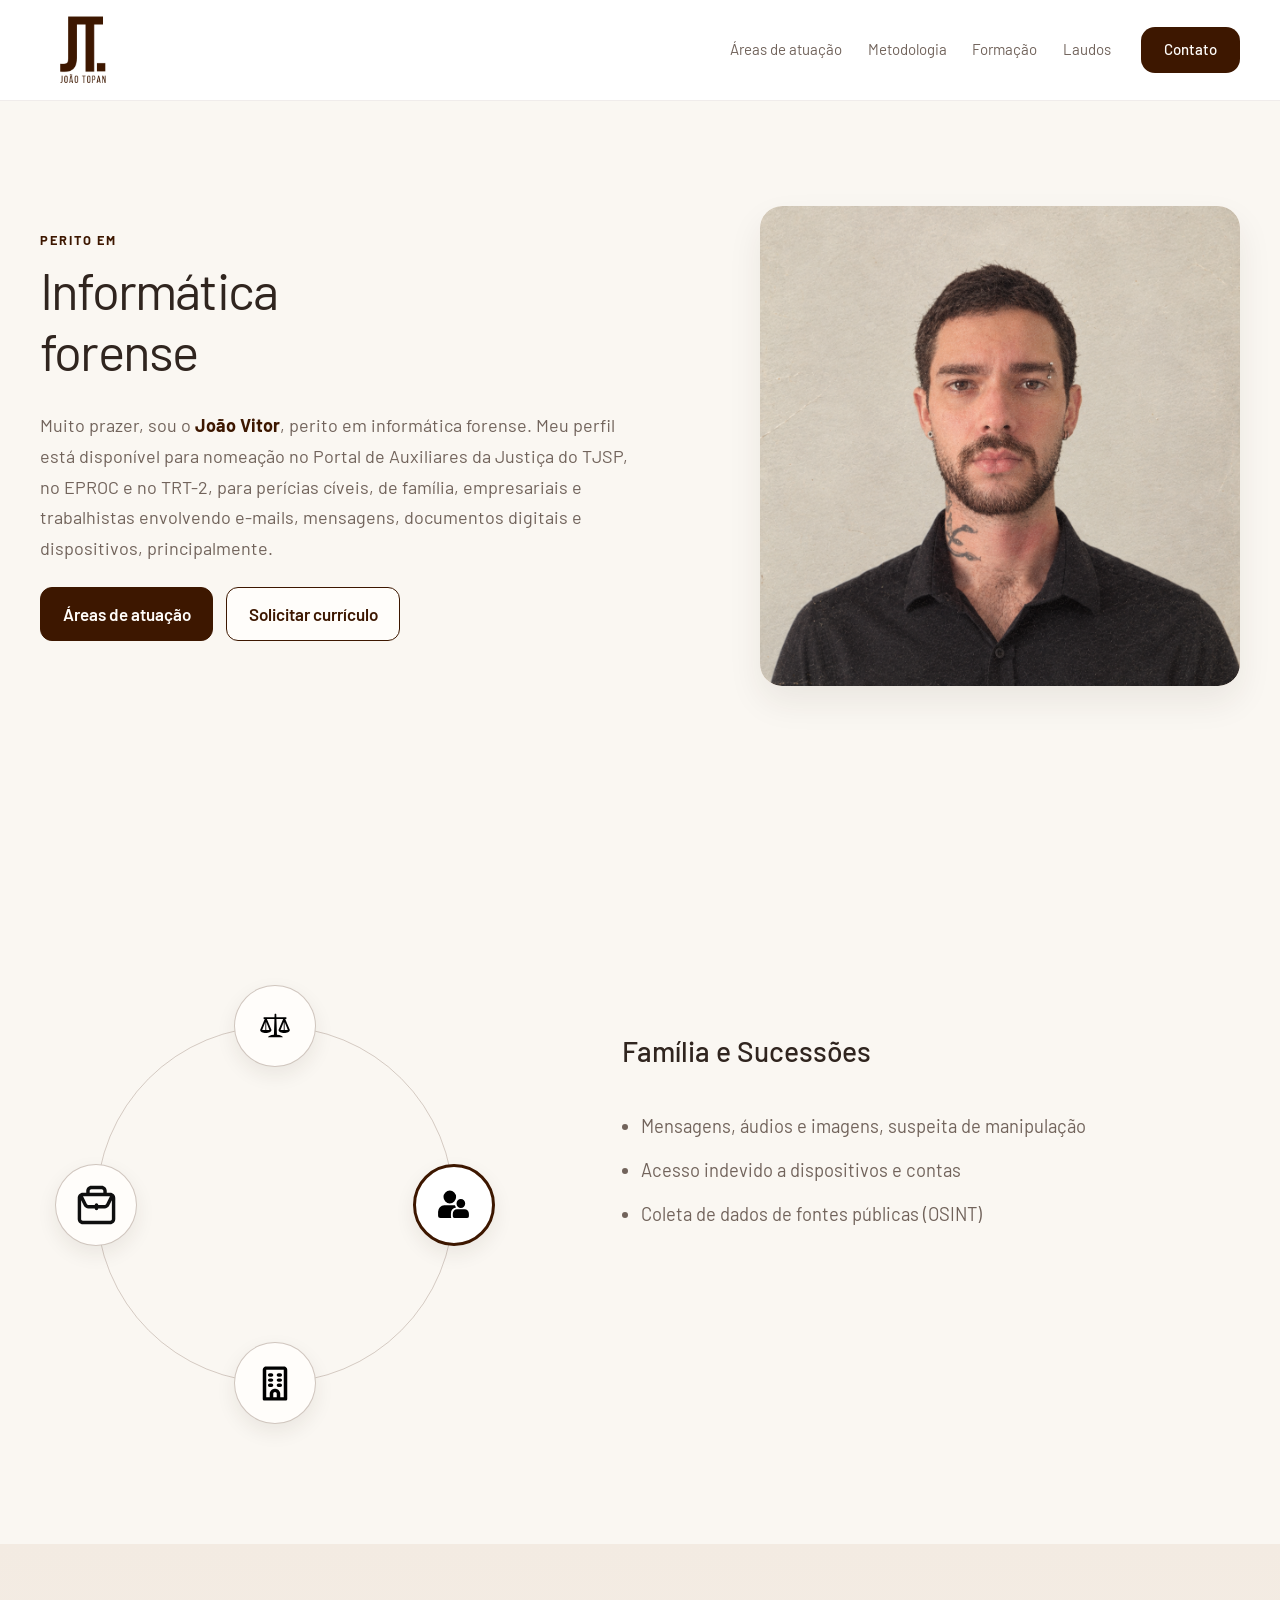
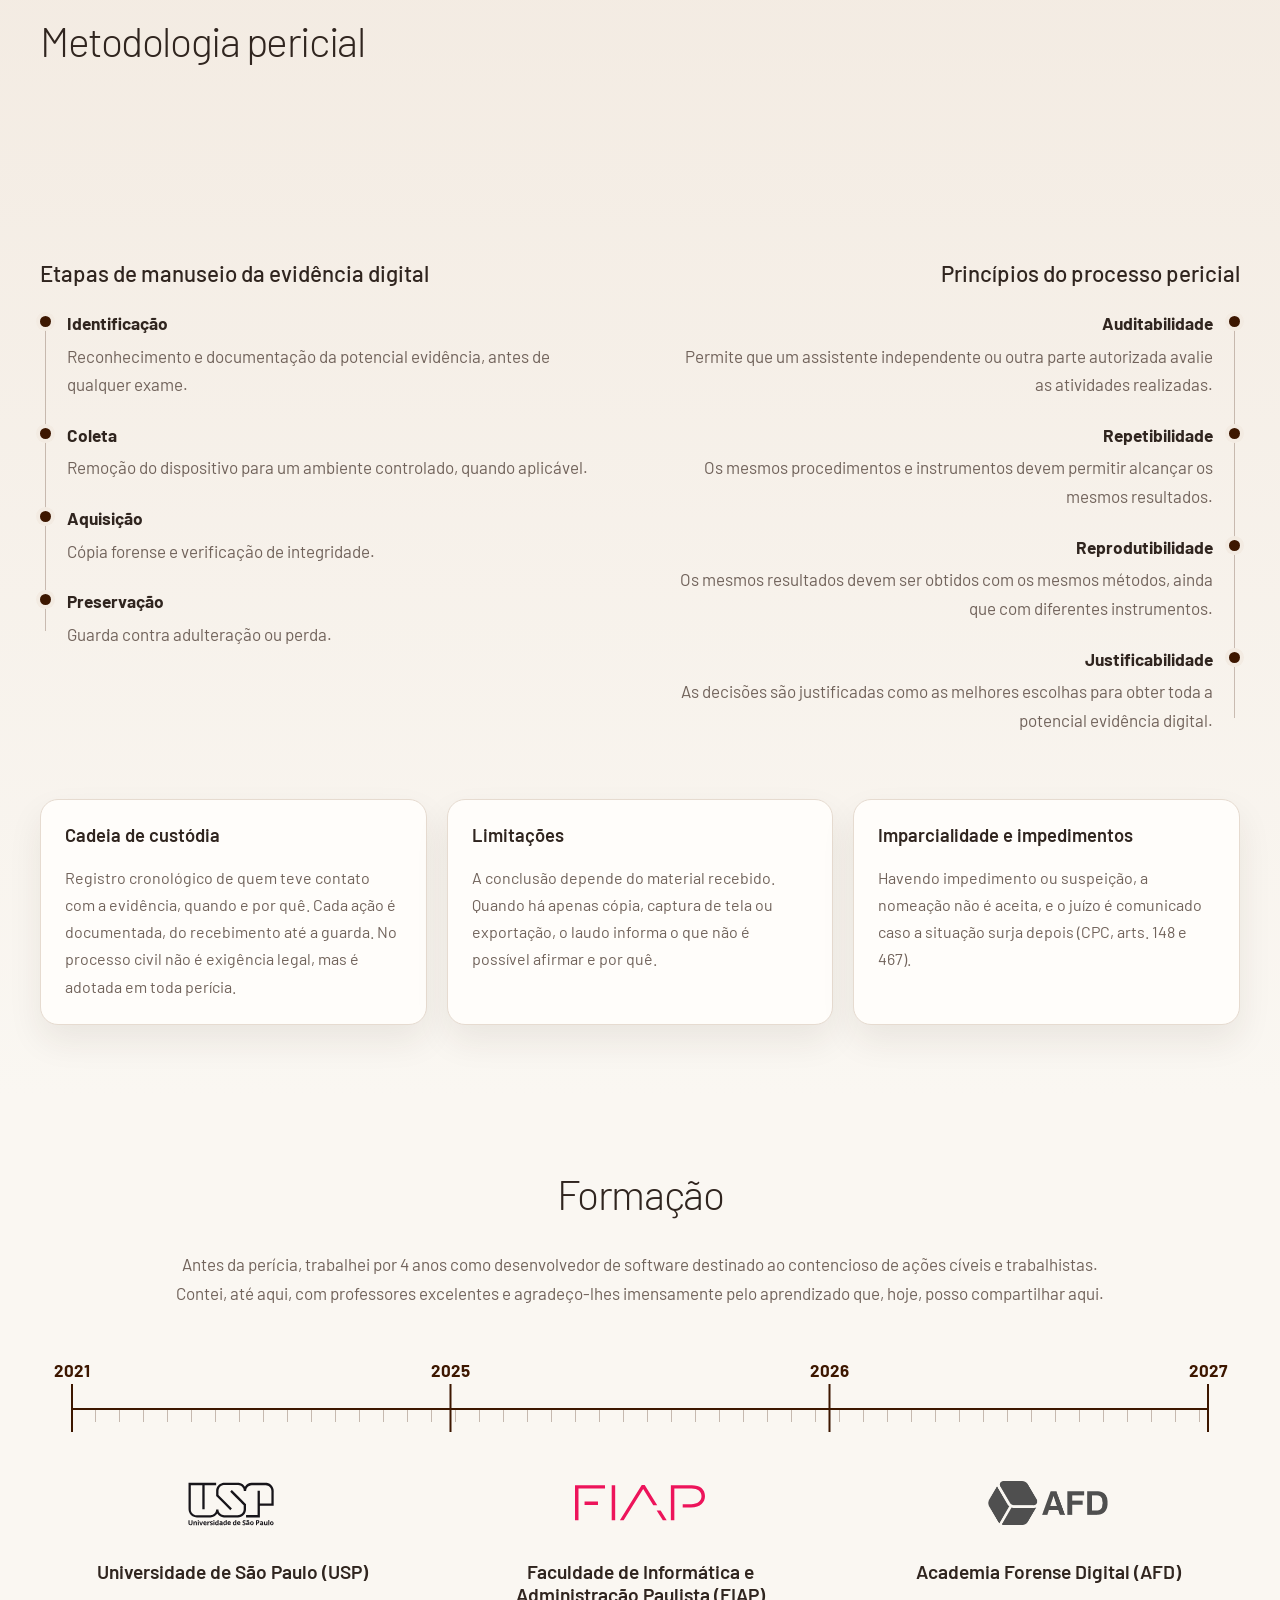
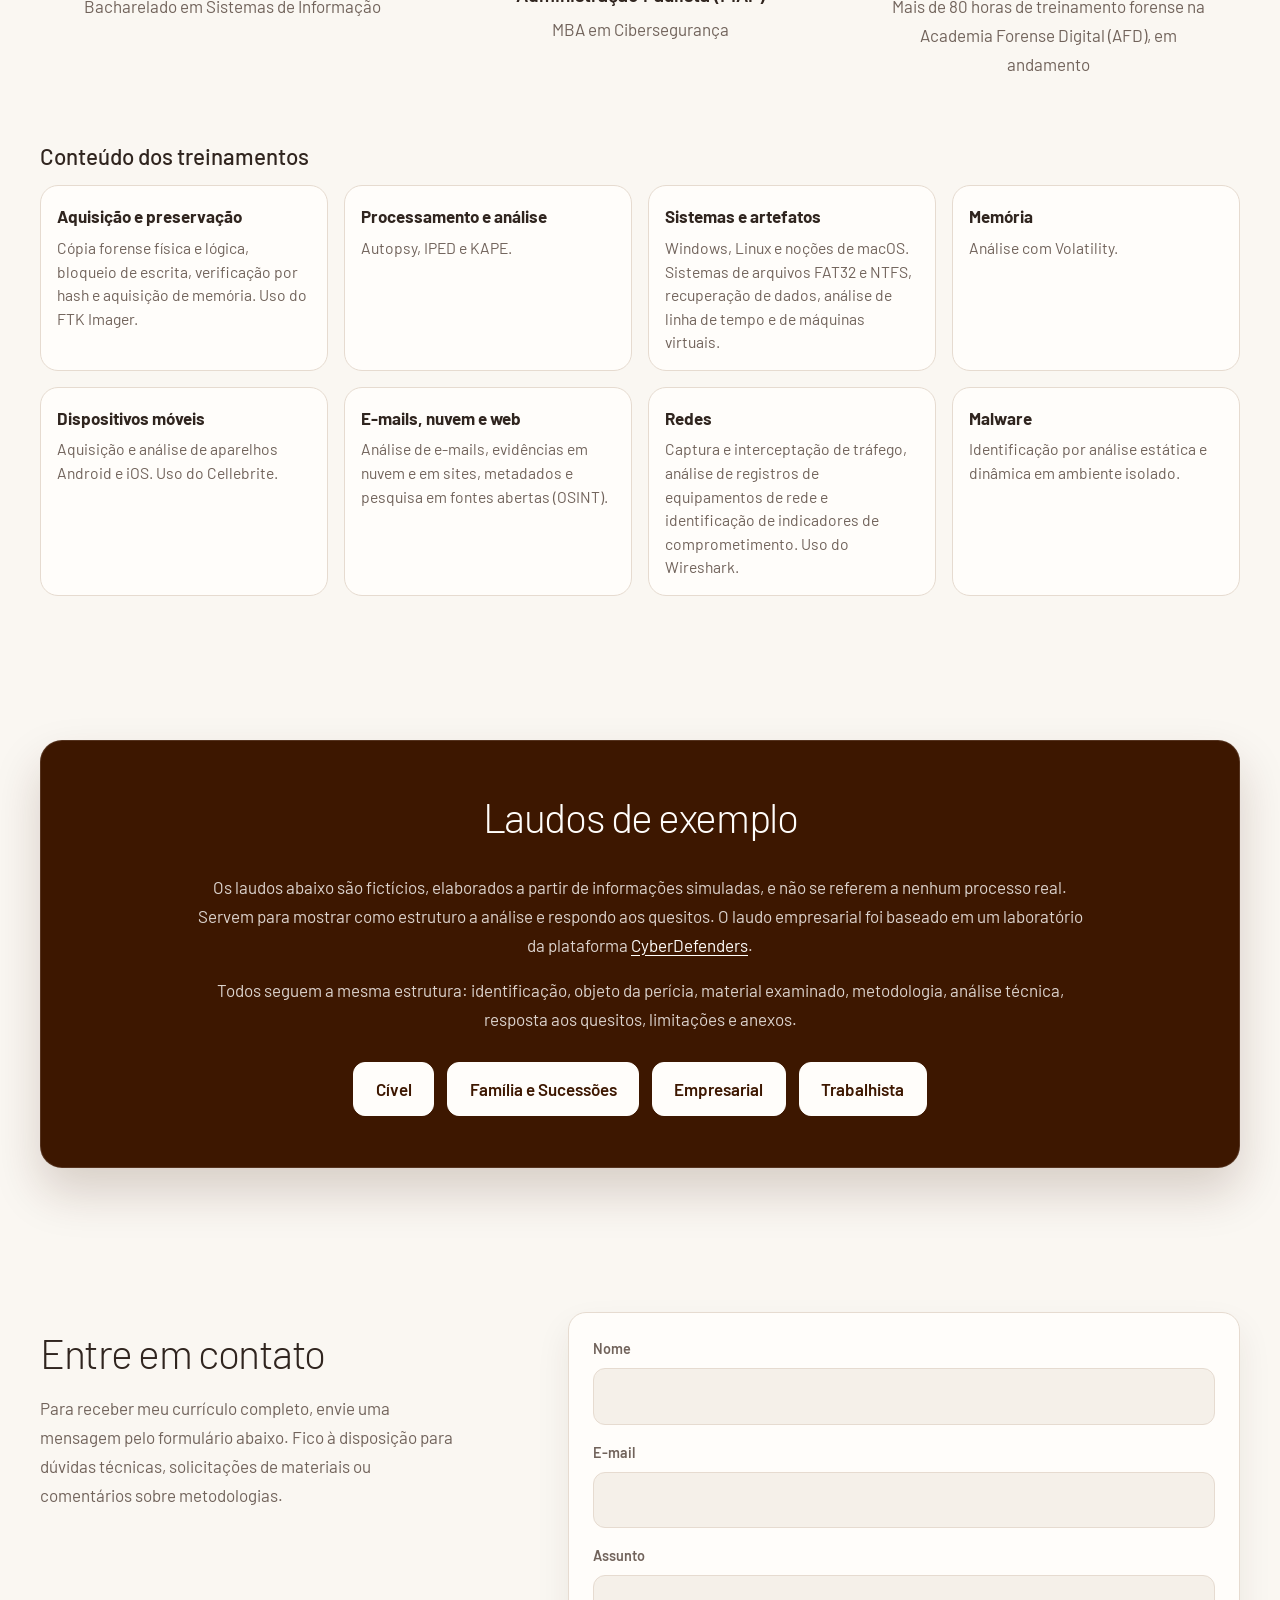
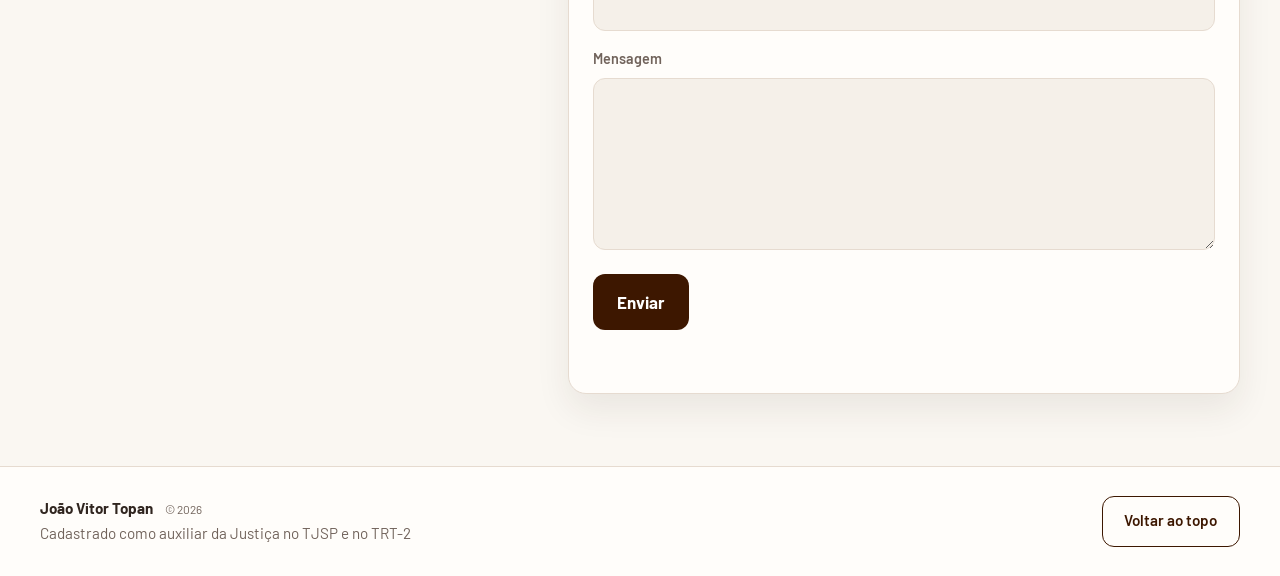
==== commit 045025e1: "v2 falta só anexar os laudos mas já vou deixar online" ====
--- a/index.html
+++ b/index.html
@@ -82,6 +82,27 @@
         </div>
 
         <div class="areas-carousel revelar" aria-label="Áreas de atuação">
+          <div class="areas-orbit" aria-label="Selecione uma esfera de atuação">
+            <div class="orbit-diagram">
+              <span class="orbit-circle" aria-hidden="true"></span>
+              <div class="orbit-nodes">
+                <button class="orbit-node orbit-north" type="button" data-area-index="0" aria-label="Cível" aria-pressed="false">
+                  <span class="orbit-icon"><img src="assets/img/civel.svg" alt="" /></span>
+                </button>
+                <button class="orbit-node orbit-east is-active" type="button" data-area-index="1" aria-label="Família e Sucessões" aria-pressed="true">
+                  <span class="orbit-icon"><img src="assets/img/familia.svg" alt="" /></span>
+                </button>
+                <button class="orbit-node orbit-south" type="button" data-area-index="2" aria-label="Empresarial" aria-pressed="false">
+                  <span class="orbit-icon"><img src="assets/img/empresarial.svg" alt="" /></span>
+                </button>
+                <button class="orbit-node orbit-west" type="button" data-area-index="3" aria-label="Trabalhista" aria-pressed="false">
+                  <span class="orbit-icon"><img src="assets/img/trabalhista.svg" alt="" /></span>
+                </button>
+              </div>
+            </div>
+            <article class="orbit-detail" aria-live="polite"></article>
+          </div>
+
           <div class="cards-grid" id="areas-track">
             <article class="area-card">
               <h3>Cível</h3>
@@ -142,136 +163,78 @@
             A perícia segue, principalmente, as diretrizes da ABNT NBR ISO/IEC 27037:2013, que trata da identificação, coleta, aquisição e preservação de evidência digital, e os artigos 156 a 158 e 464 a 480 do Código de Processo Civil. Cada etapa é documentada, de modo que outro perito consiga repetir o trabalho e chegar ao mesmo resultado.
           </p>
 
-          <div class="process-grid" aria-label="Etapas da metodologia pericial">
-            <article class="process-card revelar">
-              <div class="process-icon" aria-hidden="true">
-                <img src="assets/img/identificacao.svg" alt="" />
-              </div>
-              <h3>Identificação</h3>
-              <p>Reconhecimento e documentação da potencial evidência, antes de qualquer exame.</p>
-            </article>
-            <article class="process-card revelar">
-              <div class="process-icon" aria-hidden="true">
-                <img src="assets/img/coleta.svg" alt="" />
-              </div>
-              <h3>Coleta</h3>
-              <p>Remoção do dispositivo para um ambiente controlado, quando aplicável.</p>
-            </article>
-            <article class="process-card revelar">
-              <div class="process-icon" aria-hidden="true">
-                <img src="assets/img/aquisicao.svg" alt="" />
-              </div>
-              <h3>Aquisição</h3>
-              <p>Cópia forense e verificação de integridade.</p>
-            </article>
-            <article class="process-card revelar">
-              <div class="process-icon" aria-hidden="true">
-                <img src="assets/img/preservacao.svg" alt="" />
-              </div>
-              <h3>Preservação</h3>
-              <p>Guarda contra adulteração ou perda.</p>
-            </article>
-          </div>
-
-          <div class="principles revelar">
-            <h3>Princípios</h3>
-            <div class="principle-grid">
-              <article class="principle-item">
-                <button type="button" class="principle-toggle" aria-expanded="false" aria-controls="principle-auditabilidade">
-                  <span>Auditabilidade</span>
-                  <span class="principle-chevron" aria-hidden="true">+</span>
-                </button>
-                <div class="principle-panel" id="principle-auditabilidade" hidden>
-                  <img src="assets/img/auditabilidade.svg" alt="" />
-                  <p>Recomenda-se que seja possível para um assistente independente ou outra parte autorizada interessada avaliar as atividades realizadas por um DEFR.</p>
-                </div>
-              </article>
-              <article class="principle-item">
-                <button type="button" class="principle-toggle" aria-expanded="false" aria-controls="principle-repetibilidade">
-                  <span>Repetibilidade</span>
-                  <span class="principle-chevron" aria-hidden="true">+</span>
-                </button>
-                <div class="principle-panel" id="principle-repetibilidade" hidden>
-                  <img src="assets/img/repetibilidade.svg" alt="" />
-                  <p>Convém que um DEFR seja capaz de realizar todos os processos descritos na documentação e, a partir dos mesmos procedimentos e instrumentos, alcançar os mesmos resultados.</p>
-                </div>
-              </article>
-              <article class="principle-item">
-                <button type="button" class="principle-toggle" aria-expanded="false" aria-controls="principle-reprodutibilidade">
-                  <span>Reprodutibilidade</span>
-                  <span class="principle-chevron" aria-hidden="true">+</span>
-                </button>
-                <div class="principle-panel" id="principle-reprodutibilidade" hidden>
-                  <img src="assets/img/reprodutibilidade.svg" alt="" />
-                  <p>A reprodutibilidade é estabelecida quando os mesmos resultados de testes são produzidos sob a utilização de mesmos métodos, porém com diferentes instrumentos (ex: ferramentas de aquisição, hashing).</p>
-                </div>
-              </article>
-              <article class="principle-item">
-                <button type="button" class="principle-toggle" aria-expanded="false" aria-controls="principle-justificabilidade">
-                  <span>Justificabilidade</span>
-                  <span class="principle-chevron" aria-hidden="true">+</span>
-                </button>
-                <div class="principle-panel" id="principle-justificabilidade" hidden>
-                  <img src="assets/img/justificabilidade.svg" alt="" />
-                  <p>A justificativa pode ser alcançada demonstrando que a decisão foi a melhor escolha para obter toda a potencial evidência digital.</p>
-                </div>
-              </article>
-            </div>
-          </div>
-
-          <div class="methodology-notes-wrap revelar">
-            <div class="methodology-notes" id="methodology-notes-track">
-              <article class="methodology-note">
-                <h3>Cadeia de custódia</h3>
-                <p>Registro cronológico de quem teve contato com a evidência, quando e por quê. Cada ação é documentada, do recebimento até a guarda. No processo civil não é exigência legal, mas é adotada em toda perícia.</p>
-              </article>
-              <article class="methodology-note">
-                <h3>Limitações</h3>
-                <p>A conclusão depende do material recebido. Quando há apenas cópia, captura de tela ou exportação, o laudo informa o que não é possível afirmar e por quê.</p>
-              </article>
-              <article class="methodology-note">
-                <h3>Imparcialidade e impedimentos</h3>
-                <p>Havendo impedimento ou suspeição, a nomeação não é aceita, e o juízo é comunicado caso a situação surja depois (CPC, arts. 148 e 467).</p>
-              </article>
-            </div>
-            <div class="carousel-controls notes-controls" aria-label="Navegação dos princípios periciais">
-              <button type="button" class="carousel-button" data-notes="previous" aria-label="Informação anterior">Anterior</button>
-              <div class="carousel-indicators" aria-label="Posição das informações"></div>
-              <button type="button" class="carousel-button" data-notes="next" aria-label="Próxima informação">Próximo</button>
-            </div>
+          <div class="methodology-columns">
+            <div class="methodology-list revelar">
+              <h3>Etapas de manuseio da evidência digital</h3>
+              <ol class="methodology-steps">
+                <li><strong>Identificação</strong><p>Reconhecimento e documentação da potencial evidência, antes de qualquer exame.</p></li>
+                <li><strong>Coleta</strong><p>Remoção do dispositivo para um ambiente controlado, quando aplicável.</p></li>
+                <li><strong>Aquisição</strong><p>Cópia forense e verificação de integridade.</p></li>
+                <li><strong>Preservação</strong><p>Guarda contra adulteração ou perda.</p></li>
+              </ol>
+            </div>
+            <div class="methodology-list revelar">
+              <h3>Princípios do processo pericial</h3>
+              <ol class="methodology-steps">
+                <li><strong>Auditabilidade</strong><p>Permite que um assistente independente ou outra parte autorizada avalie as atividades realizadas.</p></li>
+                <li><strong>Repetibilidade</strong><p>Os mesmos procedimentos e instrumentos devem permitir alcançar os mesmos resultados.</p></li>
+                <li><strong>Reprodutibilidade</strong><p>Os mesmos resultados devem ser obtidos com os mesmos métodos, ainda que com diferentes instrumentos.</p></li>
+                <li><strong>Justificabilidade</strong><p>As decisões são justificadas como as melhores escolhas para obter toda a potencial evidência digital.</p></li>
+              </ol>
+            </div>
+          </div>
+
+          <div class="methodology-notes">
+            <article class="methodology-note">
+              <h3>Cadeia de custódia</h3>
+              <p>Registro cronológico de quem teve contato com a evidência, quando e por quê. Cada ação é documentada, do recebimento até a guarda. No processo civil não é exigência legal, mas é adotada em toda perícia.</p>
+            </article>
+            <article class="methodology-note">
+              <h3>Limitações</h3>
+              <p>A conclusão depende do material recebido. Quando há apenas cópia, captura de tela ou exportação, o laudo informa o que não é possível afirmar e por quê.</p>
+            </article>
+            <article class="methodology-note">
+              <h3>Imparcialidade e impedimentos</h3>
+              <p>Havendo impedimento ou suspeição, a nomeação não é aceita, e o juízo é comunicado caso a situação surja depois (CPC, arts. 148 e 467).</p>
+            </article>
           </div>
         </div>
       </section>
 
       <section class="section formation-section" id="formacao">
         <div class="container">
-          <div class="section-heading revelar">
+          <div class="section-heading centered revelar">
             <h2>Formação</h2>
           </div>
 
-          <p class="formation-intro revelar">
+          <p class="formation-intro centered revelar">
             Antes da perícia, trabalhei por 4 anos como desenvolvedor de software destinado ao contencioso de ações cíveis e trabalhistas. Contei, até aqui, com professores excelentes e agradeço-lhes imensamente pelo aprendizado que, hoje, posso compartilhar aqui.
           </p>
 
           <div class="education-timeline" aria-label="Linha do tempo da formação">
-            <article class="education-entry revelar">
-              <span class="education-years"><time datetime="2021">2021</time> – <time datetime="2024">2024</time></span>
-              <img src="assets/img/usp.svg" alt="Logo da Universidade de São Paulo" />
-              <h3>Universidade de São Paulo (USP)</h3>
-              <p>Bacharelado em Sistemas de Informação</p>
-            </article>
-            <article class="education-entry revelar">
-              <span class="education-years"><time datetime="2025">2025</time> – <time datetime="2026">2026</time></span>
-              <img src="assets/img/fiap.svg" alt="Logo da Faculdade de Informática e Administração Paulista" />
-              <h3>Faculdade de Informática e Administração Paulista (FIAP)</h3>
-              <p>MBA em Cibersegurança</p>
-            </article>
-            <article class="education-entry revelar">
-              <span class="education-years"><time datetime="2026">2026</time> – <time datetime="2027">2027</time></span>
-              <img src="assets/img/afd.png" alt="Logo da Academia Forense Digital" />
-              <h3>Academia Forense Digital (AFD)</h3>
-              <p>Mais de 80 horas de treinamento forense na Academia Forense Digital (AFD), em andamento</p>
-            </article>
+            <div class="timeline-axis" aria-hidden="true">
+              <span class="timeline-year year-2021">2021</span>
+              <span class="timeline-year year-2025">2025</span>
+              <span class="timeline-year year-2026">2026</span>
+              <span class="timeline-year year-2027">2027</span>
+            </div>
+            <div class="timeline-entries">
+              <article class="education-entry revelar">
+                <img src="assets/img/usp.svg" alt="Logo da Universidade de São Paulo" />
+                <h3>Universidade de São Paulo (USP)</h3>
+                <p>Bacharelado em Sistemas de Informação</p>
+              </article>
+              <article class="education-entry revelar">
+                <img src="assets/img/fiap.svg" alt="Logo da Faculdade de Informática e Administração Paulista" />
+                <h3>Faculdade de Informática e Administração Paulista (FIAP)</h3>
+                <p>MBA em Cibersegurança</p>
+              </article>
+              <article class="education-entry revelar">
+                <img src="assets/img/afd.png" alt="Logo da Academia Forense Digital" />
+                <h3>Academia Forense Digital (AFD)</h3>
+                <p>Mais de 80 horas de treinamento forense na Academia Forense Digital (AFD), em andamento</p>
+              </article>
+            </div>
           </div>
 
           <div class="training-content revelar">
@@ -292,20 +255,22 @@
 
       <section class="section report-section" id="laudos">
         <div class="container">
-          <div class="section-heading centered revelar">
-            <h2>Laudos de exemplo</h2>
-          </div>
-          <p class="report-intro revelar">
-            Os laudos abaixo são fictícios, elaborados a partir de informações simuladas, e não se referem a nenhum processo real. Servem para mostrar como estruturo a análise e respondo aos quesitos. O laudo empresarial foi baseado em um laboratório da plataforma <a href="https://cyberdefenders.org" target="_blank" rel="noopener noreferrer">CyberDefenders</a>.
-          </p>
-          <p class="report-line revelar">
-            Todos seguem a mesma estrutura: identificação, objeto da perícia, material examinado, metodologia, análise técnica, resposta aos quesitos, limitações e anexos.
-          </p>
-          <div class="report-actions revelar" aria-label="Laudos de exemplo por esfera">
-            <a class="button button-primary" href="assets/pdf/laudo_civel.pdf" target="_blank" rel="noopener noreferrer">Cível</a>
-            <a class="button button-primary" href="assets/pdf/laudo_familia.pdf" target="_blank" rel="noopener noreferrer">Família e Sucessões</a>
-            <a class="button button-primary" href="assets/img/laudo_exemplo.pdf" target="_blank" rel="noopener noreferrer">Empresarial</a>
-            <a class="button button-primary" href="assets/pdf/laudo_trabalhista.pdf" target="_blank" rel="noopener noreferrer">Trabalhista</a>
+          <div class="report-panel revelar">
+            <div class="section-heading centered">
+              <h2>Laudos de exemplo</h2>
+            </div>
+            <p class="report-intro">
+              Os laudos abaixo são fictícios, elaborados a partir de informações simuladas, e não se referem a nenhum processo real. Servem para mostrar como estruturo a análise e respondo aos quesitos. O laudo empresarial foi baseado em um laboratório da plataforma <a href="https://cyberdefenders.org" target="_blank" rel="noopener noreferrer">CyberDefenders</a>.
+            </p>
+            <p class="report-line">
+              Todos seguem a mesma estrutura: identificação, objeto da perícia, material examinado, metodologia, análise técnica, resposta aos quesitos, limitações e anexos.
+            </p>
+            <div class="report-actions" aria-label="Laudos de exemplo por esfera">
+              <a class="button button-primary" href="assets/pdf/laudo_civel.pdf" target="_blank" rel="noopener noreferrer">Cível</a>
+              <a class="button button-primary" href="assets/pdf/laudo_familia.pdf" target="_blank" rel="noopener noreferrer">Família e Sucessões</a>
+              <a class="button button-primary" href="assets/img/laudo_exemplo.pdf" target="_blank" rel="noopener noreferrer">Empresarial</a>
+              <a class="button button-primary" href="assets/pdf/laudo_trabalhista.pdf" target="_blank" rel="noopener noreferrer">Trabalhista</a>
+            </div>
           </div>
         </div>
       </section>
--- a/css/style.css
+++ b/css/style.css
@@ -47,8 +47,10 @@
 }
 
 .site-header {
-  position: sticky;
+  position: fixed;
   top: 0;
+  right: 0;
+  left: 0;
   z-index: 20;
   background: #fff;
   border-bottom: 1px solid rgba(var(--brand-rgb), 0.08);
@@ -128,7 +130,10 @@
   border-radius: 999px;
 }
 
-main { overflow-x: clip; }
+main {
+  overflow-x: clip;
+  padding-top: var(--navbar-height);
+}
 section { position: relative; }
 
 .hero {
@@ -229,16 +234,10 @@
 #areas.section { padding-bottom: 6.5rem; }
 
 .cards-grid {
-  display: grid;
-  grid-template-columns: repeat(4, minmax(0, 1fr));
-  gap: 1.25rem;
-  align-items: stretch;
+  display: none;
 }
 
 .area-card,
-.process-card,
-.methodology-block,
-.formation-card,
 .contact-form {
   background: var(--surface);
   border: 1px solid var(--border);
@@ -274,6 +273,99 @@
 .area-card li:last-child, .training-content li:last-child { margin-bottom: 0; }
 .carousel-controls { display: none; }
 
+.areas-orbit {
+  display: grid;
+  grid-template-columns: minmax(360px, 0.9fr) minmax(0, 1.1fr);
+  gap: clamp(2rem, 6vw, 5rem);
+  align-items: center;
+  min-height: 470px;
+}
+
+.orbit-diagram {
+  position: relative;
+  width: min(100%, 470px);
+  aspect-ratio: 1;
+  justify-self: start;
+}
+
+.orbit-circle {
+  position: absolute;
+  inset: 12%;
+  border: 1px solid rgba(var(--brand-rgb), 0.2);
+  border-radius: 50%;
+}
+
+.orbit-nodes {
+  position: absolute;
+  inset: 0;
+  transform: rotate(var(--orbit-rotation, 0deg));
+  transition: transform 0.68s cubic-bezier(0.22, 0.72, 0.25, 1);
+}
+
+.orbit-node {
+  position: absolute;
+  z-index: 1;
+  display: grid;
+  place-items: center;
+  width: 82px;
+  height: 82px;
+  padding: 1.2rem;
+  border: 1px solid rgba(var(--brand-rgb), 0.24);
+  border-radius: 50%;
+  background: var(--surface);
+  box-shadow: 0 8px 20px rgba(52, 33, 22, 0.08);
+  cursor: pointer;
+  transform: translate(-50%, -50%);
+  transition: border-width 0.2s ease, box-shadow 0.2s ease, background 0.2s ease;
+}
+
+.orbit-icon {
+  display: grid;
+  place-items: center;
+  width: 100%;
+  height: 100%;
+  transform: rotate(var(--orbit-counter-rotation, 0deg));
+  transition: transform 0.68s cubic-bezier(0.22, 0.72, 0.25, 1);
+}
+
+.orbit-node img { width: 100%; height: 100%; object-fit: contain; }
+.orbit-node:hover, .orbit-node:focus-visible { box-shadow: 0 10px 24px rgba(52, 33, 22, 0.15); }
+.orbit-node.is-active { border: 3px solid var(--brand); background: #fff; }
+.orbit-north { top: 12%; left: 50%; }
+.orbit-east { top: 50%; left: 88%; }
+.orbit-south { top: 88%; left: 50%; }
+.orbit-west { top: 50%; left: 12%; }
+
+.areas-carousel.visivel .orbit-circle { animation: orbit-appear 0.55s ease both; }
+.areas-carousel.visivel .orbit-node { animation: orbit-node-appear 0.36s ease both; }
+.areas-carousel.visivel .orbit-north { animation-delay: 0.18s; }
+.areas-carousel.visivel .orbit-east { animation-delay: 0.36s; }
+.areas-carousel.visivel .orbit-south { animation-delay: 0.54s; }
+.areas-carousel.visivel .orbit-west { animation-delay: 0.72s; }
+
+@keyframes orbit-appear {
+  from { opacity: 0; transform: scale(0.82); }
+  to { opacity: 1; transform: scale(1); }
+}
+
+@keyframes orbit-node-appear {
+  from { opacity: 0; transform: translate(-50%, -50%) scale(0.45); }
+  to { opacity: 1; transform: translate(-50%, -50%) scale(1); }
+}
+
+.orbit-detail {
+  display: grid;
+  grid-template-rows: 2.6em auto;
+  row-gap: 2rem;
+  align-self: center;
+  min-height: 340px;
+  max-width: 560px;
+}
+
+.orbit-detail h3 { margin: 0; font-size: clamp(1.6rem, 2.2vw, 2.1rem); }
+.orbit-detail ul { margin: 0; padding-left: 1.2rem; color: var(--muted); font-size: 1.15rem; }
+.orbit-detail li { margin: 0 0 0.8rem; }
+
 .methodology {
   background: linear-gradient(180deg, #f3ebe2, #faf7f2);
   padding: 4.5rem 0;
@@ -281,263 +373,207 @@
 
 .methodology-intro {
   max-width: 860px;
-  margin: 0 0 1.75rem;
+  margin: 0 0 2.75rem;
   color: var(--muted);
   font-size: 1.125rem;
   line-height: 1.65;
-}
-
-.process-grid {
-  display: grid;
-  grid-template-columns: repeat(4, minmax(0, 1fr));
-  gap: 1.2rem;
-  margin-bottom: 2.5rem;
-}
-
-.process-card {
-  min-height: 230px;
-  padding: 1.2rem 1rem 1.1rem;
-  background: rgba(255, 255, 255, 0.8);
-  font-size: 1.125rem;
-}
-
-.process-icon {
-  width: 52px;
-  height: 52px;
-  border-radius: 14px;
-  display: grid;
-  place-items: center;
-  background: var(--brand-soft);
-  margin: 0 0 0.8rem;
-}
-
-.process-icon img { width: 30px; height: 30px; object-fit: contain; }
-.process-card h3 { font-size: 1.15rem; margin-bottom: 0.6rem; }
-.process-card p { margin: 0; color: var(--muted); font-size: 1em; }
-
-.principles { margin-bottom: 2.5rem; }
-.principles > h3 { font-size: 1.4rem; margin-bottom: 0.8rem; }
-.principle-grid {
-  display: grid;
-  grid-template-columns: repeat(4, minmax(0, 1fr));
+  text-align: left;
+}
+
+.methodology-columns {
+  display: grid;
+  grid-template-columns: repeat(2, minmax(0, 1fr));
+  gap: clamp(2rem, 5vw, 5rem);
+  margin-bottom: 4rem;
+}
+
+.methodology-list h3 { max-width: 440px; margin-bottom: 1.4rem; font-size: 1.4rem; }
+.methodology-list:nth-child(2) { text-align: right; }
+.methodology-list:nth-child(2) h3 { margin-left: auto; }
+.methodology-steps {
+  position: relative;
+  list-style: none;
+  margin: 0;
+  padding: 0 0 0 1.7rem;
+}
+
+.methodology-steps::before {
+  content: "";
+  position: absolute;
+  top: 0.4rem;
+  bottom: 1.1rem;
+  left: 5px;
+  width: 1px;
+  background: rgba(var(--brand-rgb), 0.25);
+}
+
+.methodology-steps li { position: relative; margin-bottom: 1.35rem; }
+.methodology-steps li:last-child { margin-bottom: 0; }
+.methodology-steps li::before {
+  content: "";
+  position: absolute;
+  left: -1.7rem;
+  top: 0.45rem;
+  width: 11px;
+  height: 11px;
+  border-radius: 50%;
+  background: var(--brand);
+  box-shadow: 0 0 0 4px #f3ebe2;
+}
+
+.methodology-list:nth-child(2) .methodology-steps { padding: 0 1.7rem 0 0; }
+.methodology-list:nth-child(2) .methodology-steps::before { right: 5px; left: auto; }
+.methodology-list:nth-child(2) .methodology-steps li::before { right: -1.7rem; left: auto; }
+
+.methodology-steps strong { display: block; margin-bottom: 0.2rem; font-size: 1.08rem; }
+.methodology-steps p { margin: 0; color: var(--muted); }
+
+.methodology-notes {
+  display: grid;
+  grid-template-columns: repeat(3, minmax(0, 1fr));
   gap: 1.25rem;
-  align-items: start;
-}
-
-.principle-item { min-width: 0; }
-.principle-toggle {
-  width: 100%;
-  min-height: 72px;
-  display: flex;
-  align-items: center;
-  justify-content: space-between;
-  gap: 0.75rem;
-  padding: 1rem 1.1rem;
+}
+
+.methodology-note {
+  padding: 1.5rem;
   border: 1px solid var(--border);
   border-radius: var(--radius-md);
-  background: rgba(255, 255, 255, 0.8);
+  background: var(--surface);
   box-shadow: var(--shadow);
-  color: var(--text);
-  text-align: left;
-  font-weight: 600;
-  cursor: pointer;
-  transition: background 0.2s ease, border-color 0.2s ease;
-}
-
-.principle-toggle:hover,
-.principle-toggle[aria-expanded="true"] {
-  background: var(--surface);
-  border-color: rgba(var(--brand-rgb), 0.4);
-}
-
-.principle-chevron {
-  flex: 0 0 auto;
+  color: var(--muted);
+  font-size: 1rem;
+}
+
+.methodology-note h3 { color: var(--text); font-weight: 600; }
+.methodology-note p { margin: 0; }
+
+.formation-intro {
+  max-width: 950px;
+  margin: 0 auto 3rem;
+  color: var(--muted);
+  text-align: center;
+}
+
+.education-timeline {
+  margin: 2rem 0 4rem;
+}
+
+.timeline-axis {
+  position: relative;
+  height: 76px;
+  margin: 0 2rem 1.4rem;
+  background:
+    repeating-linear-gradient(90deg, transparent 0 23px, rgba(var(--brand-rgb), 0.28) 23px 24px),
+    linear-gradient(90deg, var(--brand), var(--brand));
+  background-size: 100% 14px, 100% 2px;
+  background-repeat: no-repeat;
+  background-position: center 52px;
+}
+
+.timeline-year {
+  position: absolute;
+  top: 0;
+  z-index: 1;
+  display: grid;
+  place-items: center;
+  width: auto;
+  height: auto;
+  padding: 0 0.25rem;
+  background: var(--bg);
   color: var(--brand);
-  font-size: 1.5rem;
-  line-height: 1;
-  transition: transform 0.2s ease;
-}
-
-.principle-toggle[aria-expanded="true"] .principle-chevron { transform: rotate(45deg); }
-.principle-panel[hidden] { display: none; }
-.principle-panel {
-  padding: 1rem 0.25rem 0;
-  color: var(--muted);
-  font-size: 1.125rem;
-  animation: principle-expand 0.28s ease both;
-}
-
-.principle-panel img {
-  width: 42px;
-  height: 42px;
-  object-fit: contain;
-  margin-bottom: 0.65rem;
-}
-
-.principle-panel p { margin: 0; }
-
-@keyframes principle-expand {
-  from { opacity: 0; transform: translateY(-8px); }
-  to { opacity: 1; transform: translateY(0); }
-}
-
-.methodology-notes-wrap { margin-top: 1rem; }
-.methodology-notes {
-  position: relative;
-  min-height: 470px;
-}
-
-.methodology-notes::before {
+  font-weight: 700;
+  transform: translateX(-50%);
+}
+
+.timeline-year::before {
   content: "";
   position: absolute;
+  top: 28px;
   left: 50%;
-  top: 8px;
-  width: 430px;
-  height: 430px;
-  border: 1px solid rgba(var(--brand-rgb), 0.16);
-  border-radius: 50%;
+  height: 48px;
+  border-left: 2px solid var(--brand);
   transform: translateX(-50%);
-}
-
-.methodology-note {
-  position: absolute;
-  z-index: 1;
-  width: 31%;
-  color: var(--muted);
-  font-size: 1.125rem;
-}
-
-.methodology-note::before {
-  content: "";
-  display: block;
-  width: 12px;
-  height: 12px;
-  margin-bottom: 0.8rem;
-  border: 3px solid var(--bg);
-  border-radius: 50%;
-  background: var(--brand);
-  box-shadow: 0 0 0 1px rgba(var(--brand-rgb), 0.25);
-}
-
-.methodology-note h3 { color: var(--text); }
-.methodology-note p { margin: 0; }
-.methodology-note:nth-child(1) { top: 0; left: 50%; transform: translateX(-50%); }
-.methodology-note:nth-child(1)::before { margin-inline: auto; }
-.methodology-note:nth-child(1) h3, .methodology-note:nth-child(1) p { text-align: center; }
-.methodology-note:nth-child(2) { right: 0; bottom: 0; }
-.methodology-note:nth-child(3) { left: 0; bottom: 0; }
-.notes-controls { display: none; }
-
-.formation-intro {
-  max-width: 950px;
-  margin: 0 0 2.5rem;
-  color: var(--muted);
-}
-
-.education-timeline {
-  position: relative;
+  z-index: -1;
+}
+
+.year-2021 { left: 0; }
+.year-2025 { left: 33.333%; }
+.year-2026 { left: 66.667%; }
+.year-2027 { left: 100%; }
+
+.timeline-entries {
   display: grid;
   grid-template-columns: repeat(3, minmax(0, 1fr));
-  gap: 2rem;
-  margin: 1.5rem 0 4rem;
-}
-
-.education-timeline::before {
-  content: "";
-  position: absolute;
-  top: 30px;
-  left: 10%;
-  right: 10%;
-  height: 2px;
-  background: linear-gradient(90deg, transparent, var(--border) 8%, var(--brand) 50%, var(--border) 92%, transparent);
-}
-
-.education-entry {
-  position: relative;
-  z-index: 1;
+  gap: 1.5rem;
+}
+
+.education-timeline .education-entry {
+  min-width: 0;
   display: flex;
   flex-direction: column;
   align-items: center;
   text-align: center;
-  padding-top: 0.25rem;
-  transition-delay: 0.1s;
-}
-
-.education-entry:nth-child(2) { transition-delay: 0.25s; }
-.education-entry:nth-child(3) { transition-delay: 0.4s; }
-
-.education-years {
-  display: inline-flex;
-  align-items: center;
-  gap: 0.55rem;
-  min-height: 56px;
-  padding: 0 0.5rem;
-  background: var(--bg);
-  color: var(--brand);
-  font-weight: 700;
-}
-
-.education-years time {
-  display: inline-flex;
-  width: 40px;
-  height: 40px;
-  align-items: center;
-  justify-content: center;
-  border: 1px solid var(--border);
-  border-radius: 50%;
-  background: var(--surface);
-  box-shadow: var(--shadow);
-}
+  padding: 0 1rem;
+}
+
+.education-entry:nth-child(2) { transition-delay: 0.15s; }
+.education-entry:nth-child(3) { transition-delay: 0.3s; }
 
 .education-entry img {
   width: 130px;
   height: 82px;
   object-fit: contain;
-  margin: 1rem 0;
-}
-
-.education-entry h3 { max-width: 330px; font-size: 1.2rem; }
+  margin: 0.5rem 0 1rem;
+}
+
+.education-entry h3 { max-width: 330px; font-size: 1.2rem; font-weight: 600; }
 .education-entry p { max-width: 330px; margin: 0.55rem 0 0; color: var(--muted); }
 
 .training-content { margin-top: 2rem; }
 .training-content > h3 { font-size: 1.4rem; margin-bottom: 1rem; }
 .training-content strong { color: var(--text); }
 .training-list {
-  position: relative;
+  display: grid;
+  grid-template-columns: repeat(4, minmax(0, 1fr));
+  gap: 1rem;
   list-style: none;
-  padding: 0 0 0 1.8rem !important;
-}
-
-.training-list::before {
-  content: "";
-  position: absolute;
-  left: 6px;
-  top: 0.5rem;
-  bottom: 0.7rem;
-  width: 1px;
-  background: var(--border);
+  margin: 0;
+  padding: 0 !important;
 }
 
 .training-list li {
-  position: relative;
+  min-height: 150px;
   margin: 0;
-  padding: 0 0 1.35rem;
-}
-
-.training-list li::before {
-  content: "";
-  position: absolute;
-  left: -1.8rem;
-  top: 0.55rem;
-  width: 12px;
-  height: 12px;
-  border-radius: 50%;
+  padding: 1rem;
+  border: 1px solid var(--border);
+  border-radius: var(--radius-md);
+  background: var(--surface);
+}
+
+.training-list li::before { content: none; }
+.training-list li strong { display: block; margin-bottom: 0.3rem; }
+.training-list li p { margin: 0; color: var(--muted); font-size: 0.98rem; line-height: 1.5; }
+
+.report-panel {
+  padding: clamp(1.5rem, 4vw, 3.5rem);
+  border: 1px solid rgba(255, 255, 255, 0.12);
+  border-radius: var(--radius);
   background: var(--brand);
-  box-shadow: 0 0 0 4px var(--bg);
-}
-
-.training-list li strong { display: block; margin-bottom: 0.25rem; }
-.training-list li p { margin: 0; color: var(--muted); }
+  box-shadow: 0 24px 48px rgba(var(--brand-rgb), 0.18);
+  color: #fffdfa;
+}
+
+.report-panel h2 { color: #fffdfa; }
+.report-panel .report-intro,
+.report-panel .report-line { color: rgba(255, 253, 250, 0.82); }
+.report-panel .report-intro a { color: #fffdfa; }
+.report-panel .button-primary {
+  border-color: #fffdfa;
+  background: #fffdfa;
+  color: var(--brand);
+}
+.report-panel .button-primary:hover,
+.report-panel .button-primary:focus-visible { background: var(--brand-soft); }
 
 .report-intro, .report-line {
   max-width: 900px;
@@ -720,6 +756,7 @@
   .hero-photo-wrap { justify-self: center; width: min(100%, 420px); }
 
   .areas-carousel { min-width: 0; }
+  .areas-orbit { display: none; }
   #areas-track {
     display: grid;
     width: 100%;
@@ -733,6 +770,7 @@
     padding: 0.25rem 0 1.25rem;
   }
 
+  .training-list { grid-template-columns: repeat(2, minmax(0, 1fr)); }
   .area-card { min-height: 300px; scroll-snap-align: start; }
 
   .carousel-controls {
@@ -764,37 +802,6 @@
   }
   .carousel-indicator.is-active { background: var(--brand); }
 
-  .process-grid { grid-template-columns: repeat(2, minmax(0, 1fr)); }
-
-  .methodology-notes {
-    display: flex;
-    min-height: 0;
-    gap: 1.25rem;
-    overflow-x: auto;
-    overscroll-behavior-inline: contain;
-    scroll-snap-type: x mandatory;
-    scrollbar-width: thin;
-    padding: 0.5rem 0.1rem 1rem;
-  }
-
-  .methodology-notes::before { content: none; }
-  .methodology-note,
-  .methodology-note:nth-child(1),
-  .methodology-note:nth-child(2),
-  .methodology-note:nth-child(3) {
-    position: relative;
-    inset: auto;
-    flex: 0 0 min(82%, 340px);
-    width: auto;
-    transform: none;
-    scroll-snap-align: start;
-  }
-
-  .methodology-note:nth-child(1)::before { margin-inline: 0; }
-  .methodology-note:nth-child(1) h3,
-  .methodology-note:nth-child(1) p { text-align: left; }
-  .notes-controls { display: grid; }
-
   .footer-grid { grid-template-columns: 1fr auto; }
 }
 
@@ -804,9 +811,13 @@
   .section { padding: 3.4rem 0; }
   #areas.section { padding-bottom: 5rem; }
   .methodology { padding: 3.4rem 0; }
-  .process-grid { grid-template-columns: 1fr; }
-  .process-card { min-height: 185px; }
-  .principle-grid { grid-template-columns: 1fr; }
+  .methodology-columns { grid-template-columns: 1fr; gap: 2rem; }
+  .methodology-list:nth-child(2) { text-align: left; }
+  .methodology-list:nth-child(2) h3 { margin-left: 0; }
+  .methodology-list:nth-child(2) .methodology-steps { padding: 0 0 0 1.7rem; }
+  .methodology-list:nth-child(2) .methodology-steps::before { right: auto; left: 5px; }
+  .methodology-list:nth-child(2) .methodology-steps li::before { right: auto; left: -1.7rem; }
+  .methodology-notes { grid-template-columns: 1fr; }
   .area-card { min-height: 300px; }
   .contact-form { padding: 1rem; }
   .footer-grid { grid-template-columns: 1fr; }
@@ -814,46 +825,65 @@
 
 @media (max-width: 700px) {
   .education-timeline {
+    margin: 1.5rem 0 3rem;
+  }
+
+  .timeline-axis { display: none; }
+  .timeline-entries {
+    display: grid;
     grid-template-columns: 1fr;
-    gap: 1.5rem;
-    margin: 1.5rem 0 3rem;
-    padding-left: 0;
-  }
-
-  .education-timeline::before {
-    top: 72px;
-    bottom: 42px;
-    left: 39px;
-    right: auto;
-    width: 2px;
-    height: auto;
-    background: linear-gradient(180deg, transparent, var(--brand) 12%, var(--border) 88%, transparent);
-  }
-
-  .education-entry {
+    gap: 2rem;
+    padding-left: 1.7rem;
+    border-left: 1px solid rgba(var(--brand-rgb), 0.25);
+  }
+
+  .education-timeline .education-entry {
+    position: relative;
     display: grid;
-    grid-template-columns: 80px minmax(0, 1fr);
+    grid-template-columns: 76px minmax(0, 1fr);
     grid-template-areas:
-      "years years"
       "logo title"
       "logo description";
     gap: 0.2rem 0.9rem;
+    align-items: center;
+    padding: 0;
     text-align: left;
   }
 
-  .education-years { grid-area: years; justify-self: start; }
+  .education-entry::before {
+    position: absolute;
+    left: -2.05rem;
+    top: 0.15rem;
+    color: var(--brand);
+    font-weight: 700;
+    background: var(--bg);
+    padding: 0 0.2rem;
+  }
+  .education-entry:nth-child(1)::before { content: "2021–2025"; }
+  .education-entry:nth-child(2)::before { content: "2025–2026"; }
+  .education-entry:nth-child(3)::before { content: "2026–2027"; }
+  .education-entry::after {
+    content: "";
+    position: absolute;
+    left: -2.05rem;
+    top: 1.55rem;
+    width: 7px;
+    height: 7px;
+    border-radius: 50%;
+    background: var(--brand);
+    transform: translateX(1px);
+  }
+
   .education-entry img {
     grid-area: logo;
-    width: 78px;
-    height: 72px;
-    margin: 0;
-    padding: 0.25rem;
+    width: 76px;
+    height: 76px;
+    margin: 0.3rem 0 0;
     background: var(--bg);
   }
   .education-entry h3 {
     grid-area: title;
     max-width: none;
-    align-self: end;
     font-size: 1.1rem;
   }
   .education-entry p {
@@ -863,6 +893,10 @@
   }
 
   .footer-grid { align-items: start; }
+}
+
+@media (max-width: 480px) {
+  .training-list { grid-template-columns: 1fr; }
 }
 
 @media (prefers-reduced-motion: reduce) {
